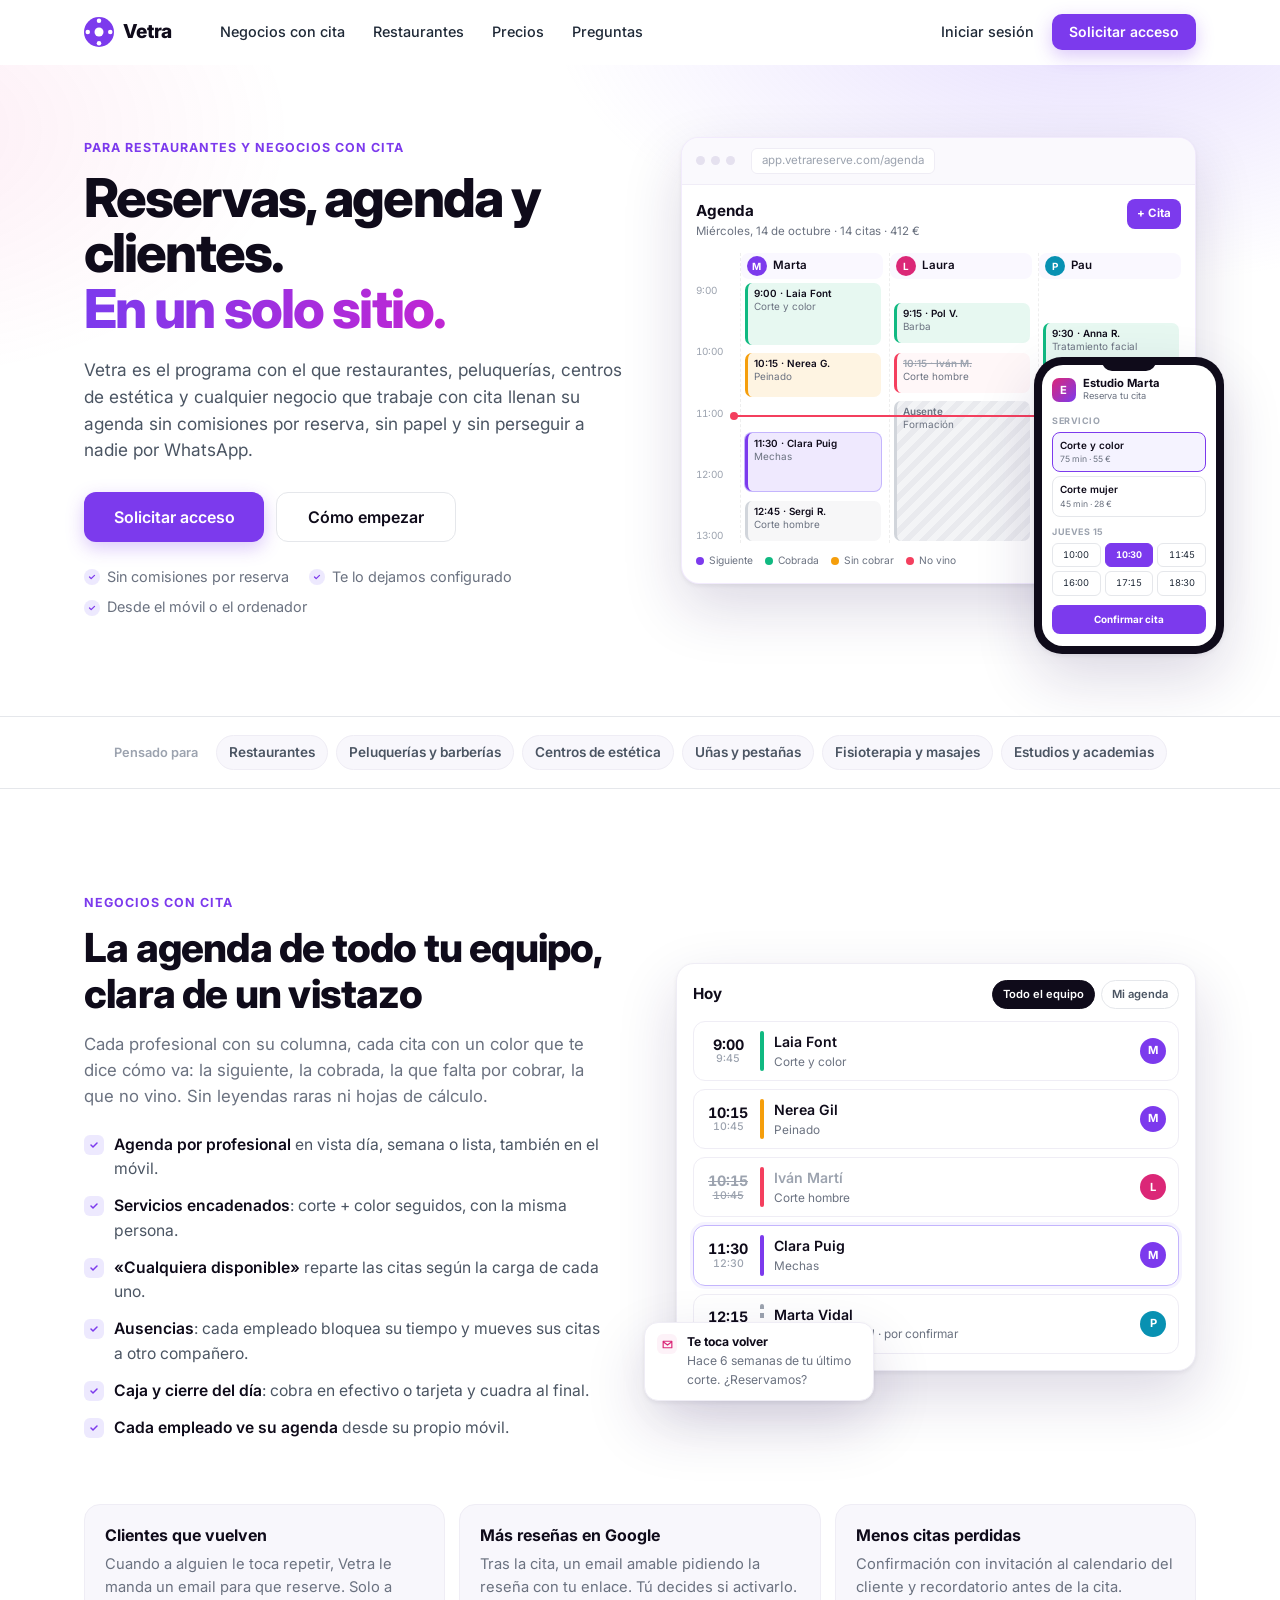
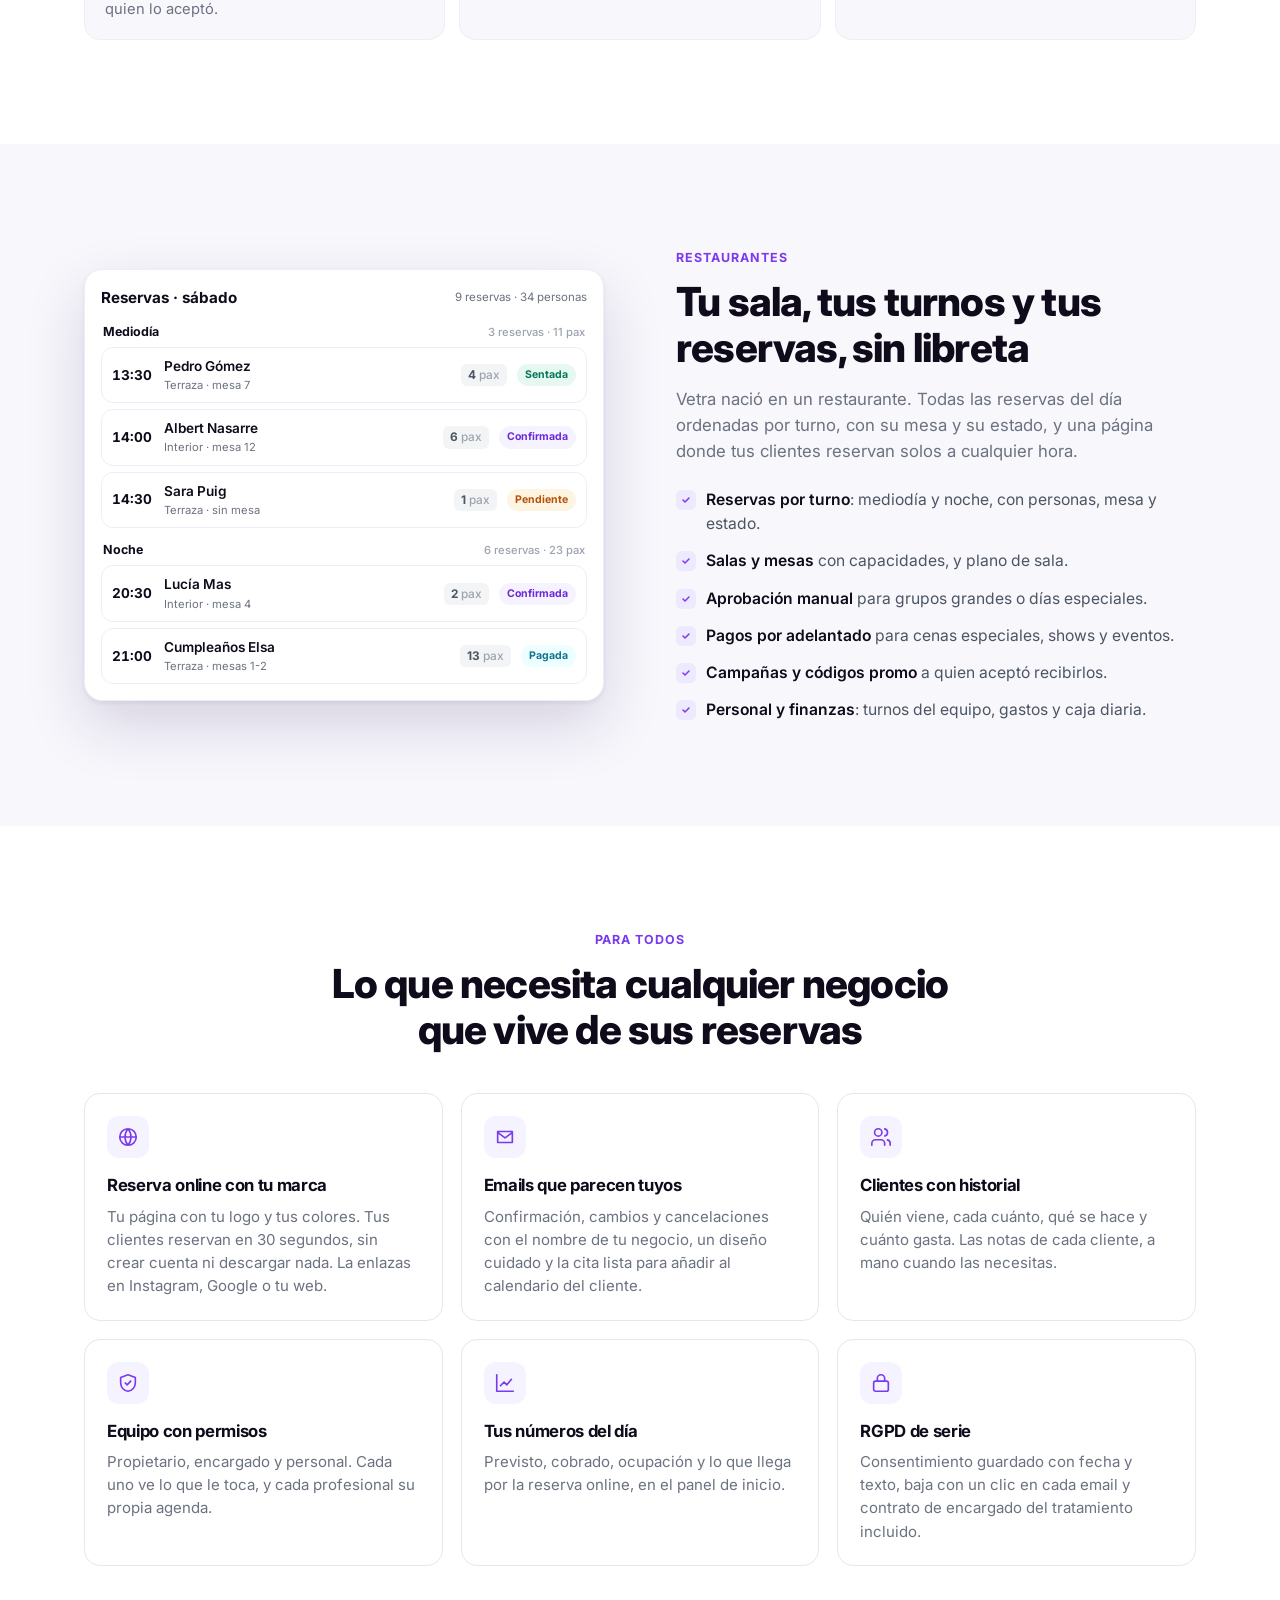
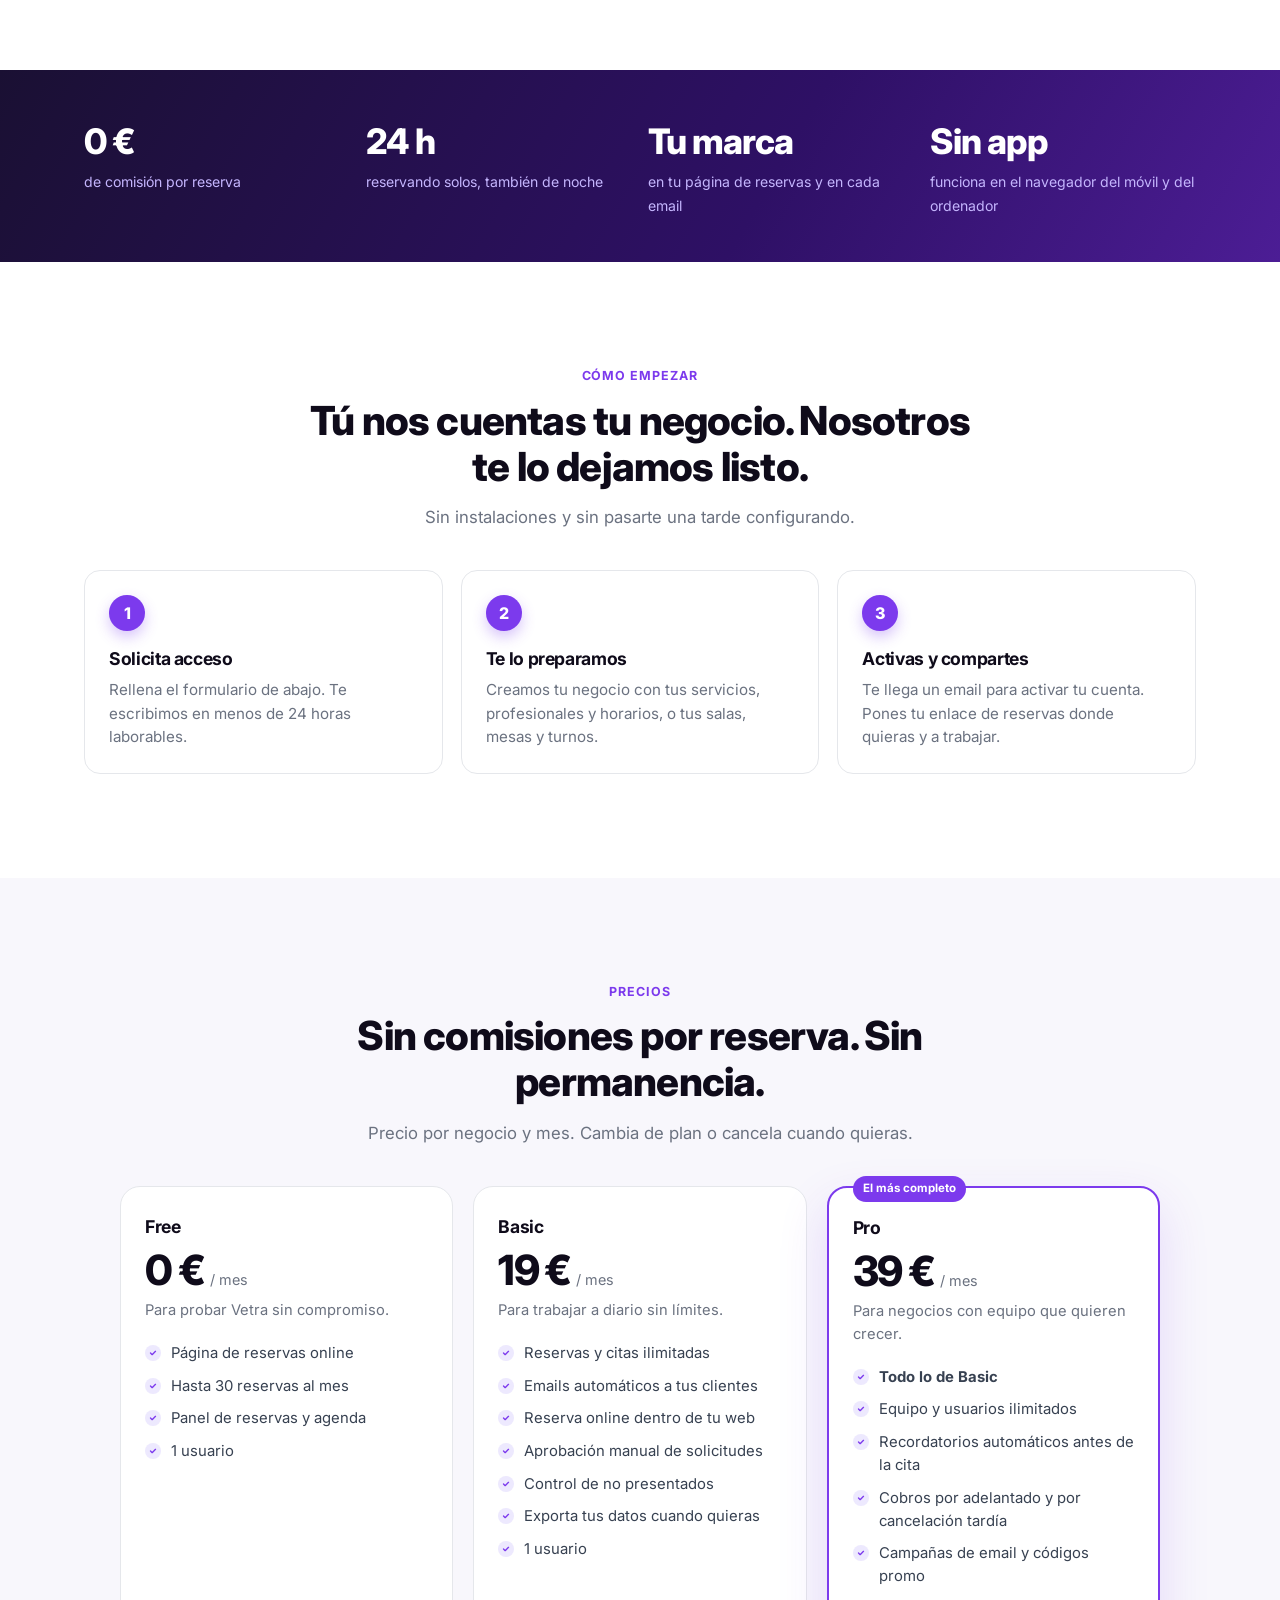
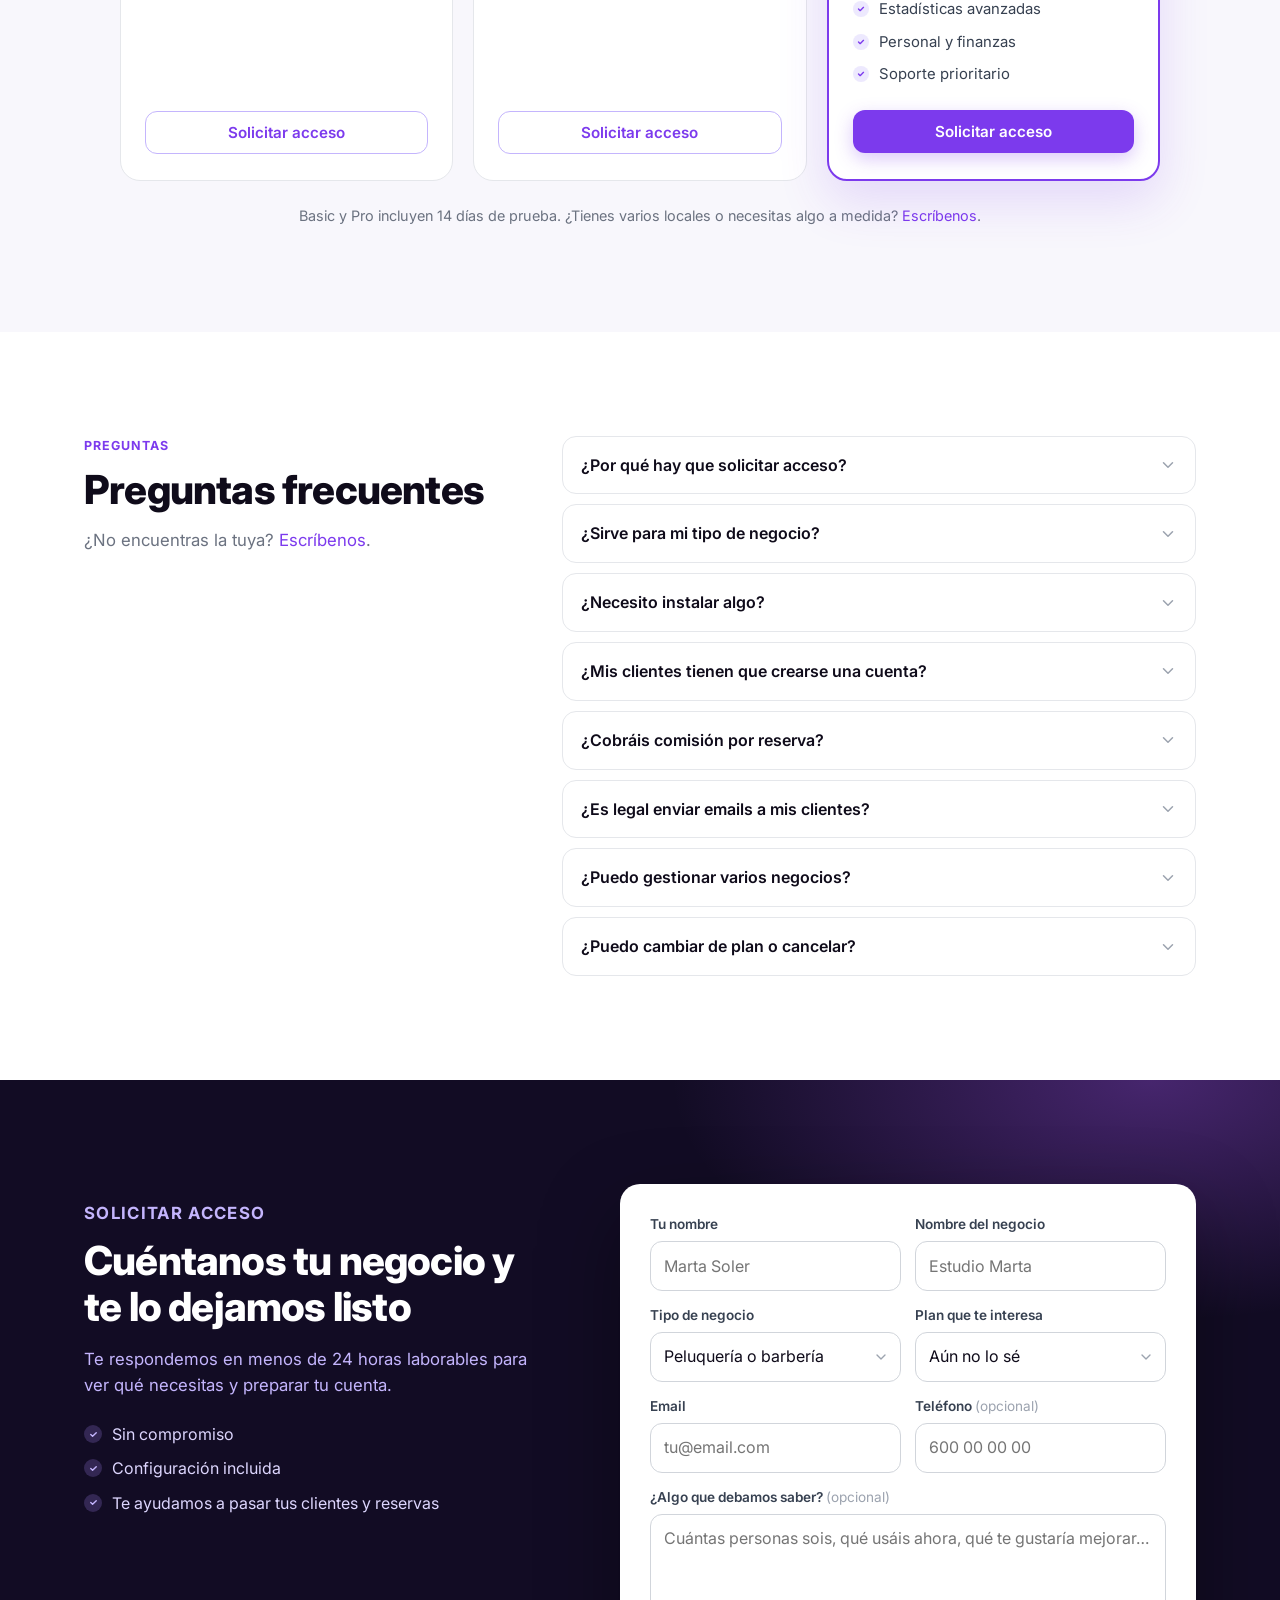
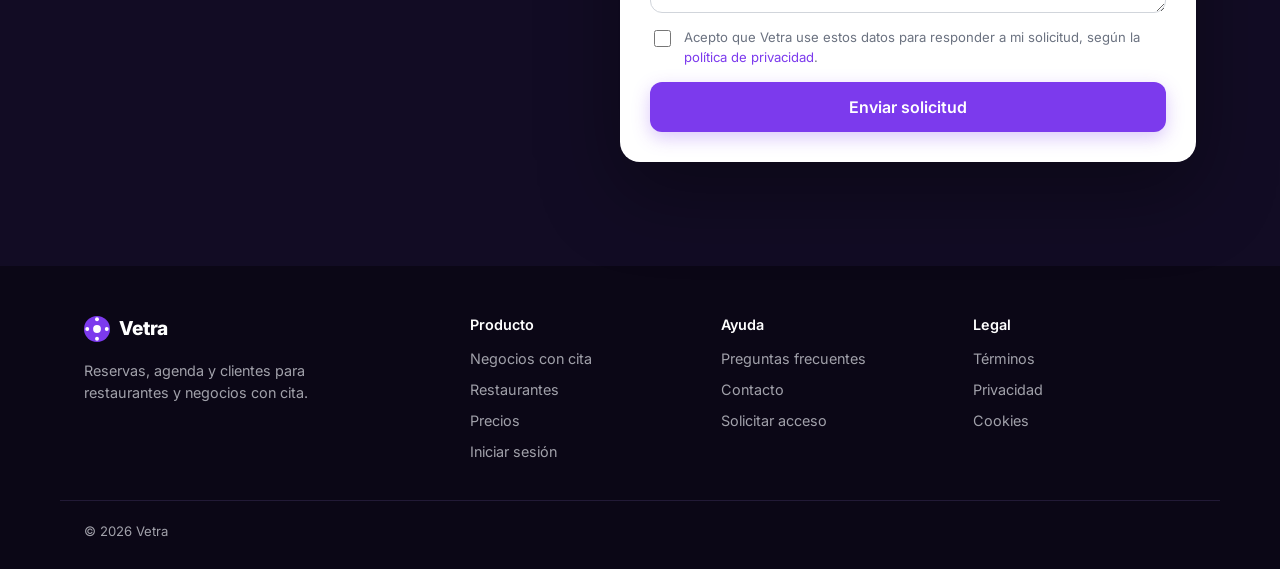
==== index.html @ e3932245 "New landing: restaurants and appointment businesses, request-access form, plans 0/19/39, share image" ====
<!DOCTYPE html>
<html lang="es">
<head>
  <meta charset="UTF-8" />
  <meta name="viewport" content="width=device-width, initial-scale=1.0" />
  <title>Vetra — Reservas, agenda y clientes para restaurantes y negocios con cita</title>
  <meta name="description" content="Software de reservas y agenda para restaurantes, peluquerías, centros de estética y cualquier negocio que trabaje con cita. Reserva online con tu marca, recordatorios, clientes y caja. Sin comisiones por reserva." />
  <meta name="robots" content="index, follow" />
  <link rel="canonical" href="https://vetrareserve.com/" />
  <meta name="theme-color" content="#7c3aed" />

  <meta property="og:type" content="website" />
  <meta property="og:url" content="https://vetrareserve.com/" />
  <meta property="og:site_name" content="Vetra" />
  <meta property="og:title" content="Vetra — Reservas, agenda y clientes en un solo sitio" />
  <meta property="og:description" content="Para restaurantes y negocios con cita. Reserva online con tu marca, recordatorios y clientes. Sin comisiones por reserva." />
  <meta property="og:image" content="https://vetrareserve.com/og-image.png" />
  <meta property="og:image:width" content="1200" />
  <meta property="og:image:height" content="630" />
  <meta property="og:locale" content="es_ES" />
  <meta name="twitter:card" content="summary_large_image" />
  <meta name="twitter:title" content="Vetra — Reservas, agenda y clientes en un solo sitio" />
  <meta name="twitter:description" content="Para restaurantes y negocios con cita. Sin comisiones por reserva." />
  <meta name="twitter:image" content="https://vetrareserve.com/og-image.png" />

  <link rel="preconnect" href="https://fonts.googleapis.com" />
  <link rel="preconnect" href="https://fonts.gstatic.com" crossorigin />
  <link href="https://fonts.googleapis.com/css2?family=Inter:wght@400;500;600;700;800&display=swap" rel="stylesheet" />
  <link rel="stylesheet" href="/site.css" />
  <link rel="icon" href="/logo.svg" />

  <script type="application/ld+json">
  {
    "@context": "https://schema.org",
    "@type": "SoftwareApplication",
    "name": "Vetra",
    "url": "https://vetrareserve.com/",
    "applicationCategory": "BusinessApplication",
    "operatingSystem": "Web",
    "description": "Reservas, agenda, clientes y caja para restaurantes y negocios con cita.",
    "offers": [
      { "@type": "Offer", "name": "Free", "price": "0", "priceCurrency": "EUR" },
      { "@type": "Offer", "name": "Basic", "price": "19", "priceCurrency": "EUR" },
      { "@type": "Offer", "name": "Pro", "price": "39", "priceCurrency": "EUR" }
    ]
  }
  </script>
</head>
<body>

<!-- ───────────────────────── Navigation ───────────────────────── -->
<header class="nav" id="top">
  <div class="wrap nav-inner">
    <a href="/" class="brand" aria-label="Vetra, inicio">
      <img src="/logo.svg" alt="" width="30" height="30" />
      <span>Vetra</span>
    </a>
    <nav class="nav-links" aria-label="Principal">
      <a href="#citas">Negocios con cita</a>
      <a href="#restaurantes">Restaurantes</a>
      <a href="#precios">Precios</a>
      <a href="#faq">Preguntas</a>
    </nav>
    <div class="nav-actions">
      <a href="https://app.vetrareserve.com/login" class="link-quiet">Iniciar sesión</a>
      <a href="#acceso" class="btn btn-primary btn-sm">Solicitar acceso</a>
    </div>
    <button class="nav-toggle" type="button" aria-label="Abrir menú" aria-expanded="false" aria-controls="mobile-nav">
      <span></span><span></span>
    </button>
  </div>
  <div class="mobile-nav" id="mobile-nav" hidden>
    <a href="#citas">Negocios con cita</a>
    <a href="#restaurantes">Restaurantes</a>
    <a href="#precios">Precios</a>
    <a href="#faq">Preguntas</a>
    <a href="https://app.vetrareserve.com/login">Iniciar sesión</a>
    <a href="#acceso" class="btn btn-primary">Solicitar acceso</a>
  </div>
</header>

<main>

<!-- ───────────────────────── Hero ───────────────────────── -->
<section class="hero">
  <div class="wrap hero-grid">
    <div class="hero-copy">
      <p class="eyebrow">Para restaurantes y negocios con cita</p>
      <h1>Reservas, agenda y clientes. <span class="grad">En un solo sitio.</span></h1>
      <p class="lead">
        Vetra es el programa con el que restaurantes, peluquerías, centros de estética y cualquier negocio que trabaje con cita
        llenan su agenda sin comisiones por reserva, sin papel y sin perseguir a nadie por WhatsApp.
      </p>
      <div class="hero-ctas">
        <a href="#acceso" class="btn btn-primary btn-lg">Solicitar acceso</a>
        <a href="#como-empezar" class="btn btn-ghost btn-lg">Cómo empezar</a>
      </div>
      <ul class="hero-points">
        <li>Sin comisiones por reserva</li>
        <li>Te lo dejamos configurado</li>
        <li>Desde el móvil o el ordenador</li>
      </ul>
    </div>

    <!-- Product: the agenda of one day, coloured by state -->
    <div class="hero-visual" aria-hidden="true">
      <div class="browser">
        <div class="browser-bar"><i></i><i></i><i></i><span>app.vetrareserve.com/agenda</span></div>
        <div class="app">
          <div class="app-top">
            <div>
              <p class="app-title">Agenda</p>
              <p class="app-sub">Miércoles, 14 de octubre · 14 citas · 412 €</p>
            </div>
            <span class="app-btn">+ Cita</span>
          </div>
          <div class="grid-day">
            <div class="gd-times"><span>9:00</span><span>10:00</span><span>11:00</span><span>12:00</span><span>13:00</span></div>
            <div class="gd-col">
              <div class="gd-head"><b class="av" style="background:#7c3aed">M</b>Marta</div>
              <div class="blk st-paid" style="top:0;height:62px"><b>9:00 · Laia Font</b><span>Corte y color</span></div>
              <div class="blk st-unpaid" style="top:70px;height:44px"><b>10:15 · Nerea G.</b><span>Peinado</span></div>
              <div class="blk st-next" style="top:150px;height:58px"><b>11:30 · Clara Puig</b><span>Mechas</span></div>
              <div class="blk st-other" style="top:218px;height:40px"><b>12:45 · Sergi R.</b><span>Corte hombre</span></div>
            </div>
            <div class="gd-col">
              <div class="gd-head"><b class="av" style="background:#db2777">L</b>Laura</div>
              <div class="blk st-paid" style="top:20px;height:40px"><b>9:15 · Pol V.</b><span>Barba</span></div>
              <div class="blk st-lost" style="top:70px;height:40px"><b>10:15 · Iván M.</b><span>Corte hombre</span></div>
              <div class="blk st-away" style="top:118px;height:140px"><b>Ausente</b><span>Formación</span></div>
            </div>
            <div class="gd-col hide-sm">
              <div class="gd-head"><b class="av" style="background:#0891b2">P</b>Pau</div>
              <div class="blk st-paid" style="top:40px;height:58px"><b>9:30 · Anna R.</b><span>Tratamiento facial</span></div>
              <div class="blk st-other" style="top:150px;height:40px"><b>11:30 · Joan C.</b><span>Masaje 30 min</span></div>
              <div class="blk st-pending" style="top:200px;height:58px"><b>12:15 · Marta V.</b><span>Por confirmar</span></div>
            </div>
            <div class="gd-now" style="top:132px"></div>
          </div>
          <div class="legend">
            <span><i style="background:#7c3aed"></i>Siguiente</span>
            <span><i style="background:#10b981"></i>Cobrada</span>
            <span><i style="background:#f59e0b"></i>Sin cobrar</span>
            <span><i style="background:#f43f5e"></i>No vino</span>
          </div>
        </div>
      </div>

      <!-- The customer's side: the public booking page on a phone -->
      <div class="phone">
        <div class="phone-notch"></div>
        <div class="phone-screen">
          <div class="bp-head">
            <b class="bp-logo">E</b>
            <div><p class="bp-name">Estudio Marta</p><p class="bp-sub">Reserva tu cita</p></div>
          </div>
          <p class="bp-label">Servicio</p>
          <div class="bp-service sel"><span>Corte y color</span><em>75 min · 55 €</em></div>
          <div class="bp-service"><span>Corte mujer</span><em>45 min · 28 €</em></div>
          <p class="bp-label">Jueves 15</p>
          <div class="bp-slots"><span>10:00</span><span class="sel">10:30</span><span>11:45</span><span>16:00</span><span>17:15</span><span>18:30</span></div>
          <span class="bp-cta">Confirmar cita</span>
        </div>
      </div>
    </div>
  </div>
</section>

<!-- ───────────────────────── Who it's for ───────────────────────── -->
<section class="sectors-strip" aria-label="Para quién es Vetra">
  <div class="wrap">
    <p>Pensado para</p>
    <ul>
      <li>Restaurantes</li>
      <li>Peluquerías y barberías</li>
      <li>Centros de estética</li>
      <li>Uñas y pestañas</li>
      <li>Fisioterapia y masajes</li>
      <li>Estudios y academias</li>
    </ul>
  </div>
</section>

<!-- ───────────────────────── Appointments ───────────────────────── -->
<section class="section" id="citas">
  <div class="wrap split">
    <div class="split-copy">
      <p class="eyebrow">Negocios con cita</p>
      <h2>La agenda de todo tu equipo, clara de un vistazo</h2>
      <p class="section-lead">
        Cada profesional con su columna, cada cita con un color que te dice cómo va: la siguiente, la cobrada, la que falta por cobrar,
        la que no vino. Sin leyendas raras ni hojas de cálculo.
      </p>
      <ul class="checks">
        <li><b>Agenda por profesional</b> en vista día, semana o lista, también en el móvil.</li>
        <li><b>Servicios encadenados</b>: corte + color seguidos, con la misma persona.</li>
        <li><b>«Cualquiera disponible»</b> reparte las citas según la carga de cada uno.</li>
        <li><b>Ausencias</b>: cada empleado bloquea su tiempo y mueves sus citas a otro compañero.</li>
        <li><b>Caja y cierre del día</b>: cobra en efectivo o tarjeta y cuadra al final.</li>
        <li><b>Cada empleado ve su agenda</b> desde su propio móvil.</li>
      </ul>
    </div>
    <div class="split-visual" aria-hidden="true">
      <div class="card-app">
        <div class="ca-head">
          <p class="app-title">Hoy</p>
          <div class="ca-chips"><span class="on">Todo el equipo</span><span>Mi agenda</span></div>
        </div>
        <ul class="list-rows">
          <li><div class="lr-time">9:00<small>9:45</small></div><i style="background:#10b981"></i><div class="lr-main"><b>Laia Font</b><span>Corte y color</span></div><b class="av" style="background:#7c3aed">M</b></li>
          <li><div class="lr-time">10:15<small>10:45</small></div><i style="background:#f59e0b"></i><div class="lr-main"><b>Nerea Gil</b><span>Peinado</span></div><b class="av" style="background:#7c3aed">M</b></li>
          <li class="lost"><div class="lr-time">10:15<small>10:45</small></div><i style="background:#f43f5e"></i><div class="lr-main"><b>Iván Martí</b><span>Corte hombre</span></div><b class="av" style="background:#db2777">L</b></li>
          <li class="next"><div class="lr-time">11:30<small>12:30</small></div><i style="background:#7c3aed"></i><div class="lr-main"><b>Clara Puig</b><span>Mechas</span></div><b class="av" style="background:#7c3aed">M</b></li>
          <li><div class="lr-time">12:15<small>13:00</small></div><i class="dashed"></i><div class="lr-main"><b>Marta Vidal</b><span>Tratamiento facial · por confirmar</span></div><b class="av" style="background:#0891b2">P</b></li>
        </ul>
      </div>
      <div class="float-note">
        <b>Te toca volver</b>
        <span>Hace 6 semanas de tu último corte. ¿Reservamos?</span>
      </div>
    </div>
  </div>
  <div class="wrap mini-grid">
    <div class="mini">
      <b>Clientes que vuelven</b>
      <p>Cuando a alguien le toca repetir, Vetra le manda un email para que reserve. Solo a quien lo aceptó.</p>
    </div>
    <div class="mini">
      <b>Más reseñas en Google</b>
      <p>Tras la cita, un email amable pidiendo la reseña con tu enlace. Tú decides si activarlo.</p>
    </div>
    <div class="mini">
      <b>Menos citas perdidas</b>
      <p>Confirmación con invitación al calendario del cliente y recordatorio antes de la cita.</p>
    </div>
  </div>
</section>

<!-- ───────────────────────── Restaurants ───────────────────────── -->
<section class="section section-tint" id="restaurantes">
  <div class="wrap split reverse">
    <div class="split-copy">
      <p class="eyebrow">Restaurantes</p>
      <h2>Tu sala, tus turnos y tus reservas, sin libreta</h2>
      <p class="section-lead">
        Vetra nació en un restaurante. Todas las reservas del día ordenadas por turno, con su mesa y su estado,
        y una página donde tus clientes reservan solos a cualquier hora.
      </p>
      <ul class="checks">
        <li><b>Reservas por turno</b>: mediodía y noche, con personas, mesa y estado.</li>
        <li><b>Salas y mesas</b> con capacidades, y plano de sala.</li>
        <li><b>Aprobación manual</b> para grupos grandes o días especiales.</li>
        <li><b>Pagos por adelantado</b> para cenas especiales, shows y eventos.</li>
        <li><b>Campañas y códigos promo</b> a quien aceptó recibirlos.</li>
        <li><b>Personal y finanzas</b>: turnos del equipo, gastos y caja diaria.</li>
      </ul>
    </div>
    <div class="split-visual" aria-hidden="true">
      <div class="card-app">
        <div class="ca-head">
          <p class="app-title">Reservas · sábado</p>
          <p class="app-sub">9 reservas · 34 personas</p>
        </div>
        <p class="shift">Mediodía <span>3 reservas · 11 pax</span></p>
        <ul class="res-rows">
          <li><span class="rt">13:30</span><div><b>Pedro Gómez</b><small>Terraza · mesa 7</small></div><span class="pax">4</span><span class="pill p-seated">Sentada</span></li>
          <li><span class="rt">14:00</span><div><b>Albert Nasarre</b><small>Interior · mesa 12</small></div><span class="pax">6</span><span class="pill p-conf">Confirmada</span></li>
          <li><span class="rt">14:30</span><div><b>Sara Puig</b><small>Terraza · sin mesa</small></div><span class="pax">1</span><span class="pill p-pend">Pendiente</span></li>
        </ul>
        <p class="shift">Noche <span>6 reservas · 23 pax</span></p>
        <ul class="res-rows">
          <li><span class="rt">20:30</span><div><b>Lucía Mas</b><small>Interior · mesa 4</small></div><span class="pax">2</span><span class="pill p-conf">Confirmada</span></li>
          <li><span class="rt">21:00</span><div><b>Cumpleaños Elsa</b><small>Terraza · mesas 1-2</small></div><span class="pax">13</span><span class="pill p-paid">Pagada</span></li>
        </ul>
      </div>
    </div>
  </div>
</section>

<!-- ───────────────────────── Shared features ───────────────────────── -->
<section class="section" id="funciones">
  <div class="wrap">
    <div class="section-head">
      <p class="eyebrow">Para todos</p>
      <h2>Lo que necesita cualquier negocio que vive de sus reservas</h2>
    </div>
    <div class="features">
      <article class="feature">
        <span class="f-ico">
          <svg viewBox="0 0 24 24"><path d="M12 21a9 9 0 1 0 0-18 9 9 0 0 0 0 18Zm-9-9h18M12 3a14 14 0 0 1 0 18M12 3a14 14 0 0 0 0 18"/></svg>
        </span>
        <h3>Reserva online con tu marca</h3>
        <p>Tu página con tu logo y tus colores. Tus clientes reservan en 30 segundos, sin crear cuenta ni descargar nada. La enlazas en Instagram, Google o tu web.</p>
      </article>
      <article class="feature">
        <span class="f-ico">
          <svg viewBox="0 0 24 24"><path d="M4 6h16v12H4zM4 7l8 6 8-6"/></svg>
        </span>
        <h3>Emails que parecen tuyos</h3>
        <p>Confirmación, cambios y cancelaciones con el nombre de tu negocio, un diseño cuidado y la cita lista para añadir al calendario del cliente.</p>
      </article>
      <article class="feature">
        <span class="f-ico">
          <svg viewBox="0 0 24 24"><path d="M16 21v-2a4 4 0 0 0-4-4H6a4 4 0 0 0-4 4v2M9 11a4 4 0 1 0 0-8 4 4 0 0 0 0 8Zm13 10v-2a4 4 0 0 0-3-3.9M16 3.1a4 4 0 0 1 0 7.8"/></svg>
        </span>
        <h3>Clientes con historial</h3>
        <p>Quién viene, cada cuánto, qué se hace y cuánto gasta. Las notas de cada cliente, a mano cuando las necesitas.</p>
      </article>
      <article class="feature">
        <span class="f-ico">
          <svg viewBox="0 0 24 24"><path d="M12 3 4 6v6c0 4.5 3.4 8.3 8 9 4.6-.7 8-4.5 8-9V6l-8-3Z"/><path d="m9 12 2 2 4-4"/></svg>
        </span>
        <h3>Equipo con permisos</h3>
        <p>Propietario, encargado y personal. Cada uno ve lo que le toca, y cada profesional su propia agenda.</p>
      </article>
      <article class="feature">
        <span class="f-ico">
          <svg viewBox="0 0 24 24"><path d="M3 3v18h18M7 15l4-4 3 3 5-6"/></svg>
        </span>
        <h3>Tus números del día</h3>
        <p>Previsto, cobrado, ocupación y lo que llega por la reserva online, en el panel de inicio.</p>
      </article>
      <article class="feature">
        <span class="f-ico">
          <svg viewBox="0 0 24 24"><rect x="4" y="10" width="16" height="11" rx="2"/><path d="M8 10V7a4 4 0 0 1 8 0v3"/></svg>
        </span>
        <h3>RGPD de serie</h3>
        <p>Consentimiento guardado con fecha y texto, baja con un clic en cada email y contrato de encargado del tratamiento incluido.</p>
      </article>
    </div>
  </div>
</section>

<!-- ───────────────────────── Stats band ───────────────────────── -->
<section class="band" aria-label="Vetra en cifras">
  <div class="wrap band-grid">
    <div><b>0 €</b><span>de comisión por reserva</span></div>
    <div><b>24 h</b><span>reservando solos, también de noche</span></div>
    <div><b>Tu marca</b><span>en tu página de reservas y en cada email</span></div>
    <div><b>Sin app</b><span>funciona en el navegador del móvil y del ordenador</span></div>
  </div>
</section>

<!-- ───────────────────────── How to start ───────────────────────── -->
<section class="section" id="como-empezar">
  <div class="wrap">
    <div class="section-head">
      <p class="eyebrow">Cómo empezar</p>
      <h2>Tú nos cuentas tu negocio. Nosotros te lo dejamos listo.</h2>
      <p class="section-lead">Sin instalaciones y sin pasarte una tarde configurando.</p>
    </div>
    <ol class="steps">
      <li>
        <span class="step-n">1</span>
        <h3>Solicita acceso</h3>
        <p>Rellena el formulario de abajo. Te escribimos en menos de 24 horas laborables.</p>
      </li>
      <li>
        <span class="step-n">2</span>
        <h3>Te lo preparamos</h3>
        <p>Creamos tu negocio con tus servicios, profesionales y horarios, o tus salas, mesas y turnos.</p>
      </li>
      <li>
        <span class="step-n">3</span>
        <h3>Activas y compartes</h3>
        <p>Te llega un email para activar tu cuenta. Pones tu enlace de reservas donde quieras y a trabajar.</p>
      </li>
    </ol>
  </div>
</section>

<!-- ───────────────────────── Pricing ───────────────────────── -->
<section class="section section-tint" id="precios">
  <div class="wrap">
    <div class="section-head">
      <p class="eyebrow">Precios</p>
      <h2>Sin comisiones por reserva. Sin permanencia.</h2>
      <p class="section-lead">Precio por negocio y mes. Cambia de plan o cancela cuando quieras.</p>
    </div>
    <div class="plans">
      <article class="plan">
        <h3>Free</h3>
        <p class="price"><b>0 €</b><span>/ mes</span></p>
        <p class="plan-for">Para probar Vetra sin compromiso.</p>
        <ul>
          <li>Página de reservas online</li>
          <li>Hasta 30 reservas al mes</li>
          <li>Panel de reservas y agenda</li>
          <li>1 usuario</li>
        </ul>
        <a href="#acceso" class="btn btn-outline js-plan" data-plan="Free">Solicitar acceso</a>
      </article>
      <article class="plan">
        <h3>Basic</h3>
        <p class="price"><b>19 €</b><span>/ mes</span></p>
        <p class="plan-for">Para trabajar a diario sin límites.</p>
        <ul>
          <li>Reservas y citas ilimitadas</li>
          <li>Emails automáticos a tus clientes</li>
          <li>Reserva online dentro de tu web</li>
          <li>Aprobación manual de solicitudes</li>
          <li>Control de no presentados</li>
          <li>Exporta tus datos cuando quieras</li>
          <li>1 usuario</li>
        </ul>
        <a href="#acceso" class="btn btn-outline js-plan" data-plan="Basic">Solicitar acceso</a>
      </article>
      <article class="plan plan-pro">
        <span class="plan-badge">El más completo</span>
        <h3>Pro</h3>
        <p class="price"><b>39 €</b><span>/ mes</span></p>
        <p class="plan-for">Para negocios con equipo que quieren crecer.</p>
        <ul>
          <li><b>Todo lo de Basic</b></li>
          <li>Equipo y usuarios ilimitados</li>
          <li>Recordatorios automáticos antes de la cita</li>
          <li>Cobros por adelantado y por cancelación tardía</li>
          <li>Campañas de email y códigos promo</li>
          <li>Estadísticas avanzadas</li>
          <li>Personal y finanzas</li>
          <li>Soporte prioritario</li>
        </ul>
        <a href="#acceso" class="btn btn-primary js-plan" data-plan="Pro">Solicitar acceso</a>
      </article>
    </div>
    <p class="plans-note">Basic y Pro incluyen 14 días de prueba. ¿Tienes varios locales o necesitas algo a medida? <a href="#acceso">Escríbenos</a>.</p>
  </div>
</section>

<!-- ───────────────────────── FAQ ───────────────────────── -->
<section class="section" id="faq">
  <div class="wrap faq-wrap">
    <div class="section-head left">
      <p class="eyebrow">Preguntas</p>
      <h2>Preguntas frecuentes</h2>
      <p class="section-lead">¿No encuentras la tuya? <a href="/contact">Escríbenos</a>.</p>
    </div>
    <div class="faq">
      <details>
        <summary>¿Por qué hay que solicitar acceso?</summary>
        <p>Porque preferimos dejarte Vetra funcionando desde el primer día. Hablamos contigo, configuramos tu negocio (servicios y horarios, o salas y mesas) y te enviamos la invitación para activar tu cuenta.</p>
      </details>
      <details>
        <summary>¿Sirve para mi tipo de negocio?</summary>
        <p>Si trabajas con reservas o citas, casi seguro que sí: restaurantes, peluquerías, barberías, estética, uñas, fisioterapia, masajes, estudios… Si tienes dudas, cuéntanos cómo trabajas en el formulario.</p>
      </details>
      <details>
        <summary>¿Necesito instalar algo?</summary>
        <p>No. Vetra funciona en el navegador del ordenador, la tablet y el móvil. Si quieres, la puedes añadir a la pantalla de inicio del móvil como una app más.</p>
      </details>
      <details>
        <summary>¿Mis clientes tienen que crearse una cuenta?</summary>
        <p>No. Eligen servicio, día y hora y dejan su nombre y contacto. Reciben un email de confirmación con tu nombre y un enlace para cancelar si lo necesitan.</p>
      </details>
      <details>
        <summary>¿Cobráis comisión por reserva?</summary>
        <p>No. Pagas tu plan mensual y ya está, recibas diez reservas o mil.</p>
      </details>
      <details>
        <summary>¿Es legal enviar emails a mis clientes?</summary>
        <p>Sí, a los que lo aceptan. Vetra guarda cuándo y con qué texto aceptó cada cliente, y cada email de promociones o de seguimiento lleva un enlace para darse de baja con un clic.</p>
      </details>
      <details>
        <summary>¿Puedo gestionar varios negocios?</summary>
        <p>Sí, con un mismo usuario, y cambias de uno a otro desde tu perfil.</p>
      </details>
      <details>
        <summary>¿Puedo cambiar de plan o cancelar?</summary>
        <p>Cuando quieras, sin permanencia ni penalizaciones. Si cancelas, pasas al plan gratuito al terminar el periodo pagado y tus datos siguen siendo tuyos.</p>
      </details>
    </div>
  </div>
</section>

<!-- ───────────────────────── Request access ───────────────────────── -->
<section class="section access" id="acceso">
  <div class="wrap access-grid">
    <div class="access-copy">
      <p class="eyebrow light">Solicitar acceso</p>
      <h2>Cuéntanos tu negocio y te lo dejamos listo</h2>
      <p>Te respondemos en menos de 24 horas laborables para ver qué necesitas y preparar tu cuenta.</p>
      <ul class="access-points">
        <li>Sin compromiso</li>
        <li>Configuración incluida</li>
        <li>Te ayudamos a pasar tus clientes y reservas</li>
      </ul>
    </div>

    <form class="access-form" id="access-form" novalidate>
      <div id="access-fields">
        <div class="row2">
          <label>Tu nombre<input name="name" required maxlength="100" autocomplete="name" placeholder="Marta Soler" /></label>
          <label>Nombre del negocio<input name="business" required maxlength="100" autocomplete="organization" placeholder="Estudio Marta" /></label>
        </div>
        <div class="row2">
          <label>Tipo de negocio
            <select name="type">
              <option>Peluquería o barbería</option>
              <option>Centro de estética</option>
              <option>Uñas y pestañas</option>
              <option>Fisioterapia o masajes</option>
              <option>Restaurante</option>
              <option>Otro negocio con citas</option>
            </select>
          </label>
          <label>Plan que te interesa
            <select name="plan">
              <option value="">Aún no lo sé</option>
              <option>Free</option>
              <option>Basic</option>
              <option>Pro</option>
            </select>
          </label>
        </div>
        <div class="row2">
          <label>Email<input name="email" type="email" required maxlength="200" autocomplete="email" placeholder="tu@email.com" /></label>
          <label>Teléfono <span class="opt">(opcional)</span><input name="phone" type="tel" maxlength="30" autocomplete="tel" placeholder="600 00 00 00" /></label>
        </div>
        <label>¿Algo que debamos saber? <span class="opt">(opcional)</span>
          <textarea name="message" rows="3" maxlength="2000" placeholder="Cuántas personas sois, qué usáis ahora, qué te gustaría mejorar…"></textarea>
        </label>
        <label class="consent">
          <input type="checkbox" name="consent" required />
          <span>Acepto que Vetra use estos datos para responder a mi solicitud, según la <a href="/privacy" target="_blank" rel="noopener">política de privacidad</a>.</span>
        </label>
        <p class="form-error" id="access-error" role="alert" hidden></p>
        <button type="submit" class="btn btn-primary btn-lg btn-block" id="access-submit">Enviar solicitud</button>
      </div>
      <div class="form-ok" id="access-ok" hidden>
        <span class="ok-ico">
          <svg viewBox="0 0 24 24"><path d="m5 12 5 5 9-10"/></svg>
        </span>
        <h3>¡Recibido!</h3>
        <p>Te escribimos en menos de 24 horas laborables al email que nos has dejado.</p>
      </div>
    </form>
  </div>
</section>

</main>

<!-- ───────────────────────── Footer ───────────────────────── -->
<footer class="footer">
  <div class="wrap footer-grid">
    <div>
      <a href="/" class="brand"><img src="/logo.svg" alt="" width="26" height="26" /><span>Vetra</span></a>
      <p class="footer-tag">Reservas, agenda y clientes para restaurantes y negocios con cita.</p>
    </div>
    <nav aria-label="Producto">
      <p>Producto</p>
      <a href="#citas">Negocios con cita</a>
      <a href="#restaurantes">Restaurantes</a>
      <a href="#precios">Precios</a>
      <a href="https://app.vetrareserve.com/login">Iniciar sesión</a>
    </nav>
    <nav aria-label="Ayuda">
      <p>Ayuda</p>
      <a href="#faq">Preguntas frecuentes</a>
      <a href="/contact">Contacto</a>
      <a href="#acceso">Solicitar acceso</a>
    </nav>
    <nav aria-label="Legal">
      <p>Legal</p>
      <a href="/terms">Términos</a>
      <a href="/privacy">Privacidad</a>
      <a href="/cookies">Cookies</a>
    </nav>
  </div>
  <div class="wrap footer-bottom">
    <span>© <span id="year">2026</span> Vetra</span>
  </div>
</footer>

<script>
(function () {
  var API = 'https://api.vetrareserve.com';

  document.getElementById('year').textContent = new Date().getFullYear();

  // Mobile menu
  var toggle = document.querySelector('.nav-toggle');
  var menu = document.getElementById('mobile-nav');
  function setMenu(open) {
    menu.hidden = !open;
    toggle.setAttribute('aria-expanded', String(open));
    toggle.classList.toggle('open', open);
    document.body.classList.toggle('menu-open', open);
  }
  toggle.addEventListener('click', function () { setMenu(menu.hidden); });
  menu.querySelectorAll('a').forEach(function (a) { a.addEventListener('click', function () { setMenu(false); }); });

  // Nav gets a border once you scroll
  var nav = document.querySelector('.nav');
  function onScroll() { nav.classList.toggle('scrolled', window.scrollY > 8); }
  window.addEventListener('scroll', onScroll, { passive: true }); onScroll();

  // Pricing buttons preselect the plan in the form
  var form = document.getElementById('access-form');
  document.querySelectorAll('.js-plan').forEach(function (btn) {
    btn.addEventListener('click', function () { form.plan.value = btn.getAttribute('data-plan'); });
  });

  // Request access → /api/contact (same inbox as the app's form)
  var err = document.getElementById('access-error');
  var submit = document.getElementById('access-submit');
  form.addEventListener('submit', async function (e) {
    e.preventDefault();
    err.hidden = true;
    var v = function (k) { return (form[k].value || '').trim(); };
    if (!v('name') || !v('business') || !v('email')) { return showError('Rellena tu nombre, el del negocio y tu email.'); }
    if (!/^[^\s@]+@[^\s@]+\.[^\s@]+$/.test(v('email'))) { return showError('Revisa el email.'); }
    if (!form.consent.checked) { return showError('Necesitamos tu permiso para responderte.'); }
    submit.disabled = true; submit.textContent = 'Enviando…';
    try {
      var res = await fetch(API + '/api/contact', {
        method: 'POST',
        headers: { 'Content-Type': 'application/json' },
        body: JSON.stringify({
          name: v('name'),
          email: v('email'),
          subject: 'Solicitud de acceso: ' + v('business'),
          message: [
            'Negocio: ' + v('business'),
            'Tipo: ' + v('type'),
            'Plan: ' + (v('plan') || 'aún no lo sabe'),
            'Teléfono: ' + (v('phone') || '-'),
            'Origen: vetrareserve.com',
            '',
            v('message') || '(sin mensaje)'
          ].join('\n')
        })
      });
      if (!res.ok) {
        var body = await res.json().catch(function () { return {}; });
        throw new Error(body.message || 'No se pudo enviar.');
      }
      document.getElementById('access-fields').hidden = true;
      document.getElementById('access-ok').hidden = false;
    } catch (ex) {
      showError((ex && ex.message ? ex.message : 'No se pudo enviar.') + ' Si sigue fallando, escríbenos desde la página de contacto.');
      submit.disabled = false; submit.textContent = 'Enviar solicitud';
    }
  });
  function showError(msg) { err.textContent = msg; err.hidden = false; }
})();
</script>
</body>
</html>
---- site.css ----
/* Vetra — home page. Mobile first. (Legal and contact pages still use style.css.) */

:root {
  --violet: #7c3aed;
  --violet-600: #6d28d9;
  --violet-50: #f5f3ff;
  --violet-100: #ede9fe;
  --ink: #0f0b1a;
  --text: #1f2937;
  --muted: #6b7280;
  --soft: #9ca3af;
  --line: #e5e7eb;
  --bg: #ffffff;
  --tint: #f8f7fc;
  --dark: #120c24;
  --green: #10b981;
  --amber: #f59e0b;
  --red: #f43f5e;
  --radius: 16px;
  --shadow: 0 1px 2px rgba(16, 12, 36, .05), 0 8px 24px rgba(16, 12, 36, .06);
  --shadow-lg: 0 2px 4px rgba(16, 12, 36, .06), 0 24px 60px rgba(40, 20, 90, .16);
}

*, *::before, *::after { box-sizing: border-box; }
html { scroll-behavior: smooth; scroll-padding-top: 76px; -webkit-text-size-adjust: 100%; }
body {
  margin: 0;
  font-family: 'Inter', system-ui, -apple-system, 'Segoe UI', Roboto, sans-serif;
  color: var(--text);
  background: var(--bg);
  line-height: 1.55;
  -webkit-font-smoothing: antialiased;
  overflow-x: hidden;
}
body.menu-open { overflow: hidden; }
img { max-width: 100%; display: block; }
a { color: var(--violet); text-decoration: none; }
a:hover { text-decoration: underline; }
h1, h2, h3 { color: var(--ink); margin: 0; letter-spacing: -0.02em; }
p { margin: 0; }
ul, ol { margin: 0; padding: 0; list-style: none; }
button { font: inherit; }
:focus-visible { outline: 2px solid var(--violet); outline-offset: 2px; border-radius: 6px; }

.wrap { width: 100%; max-width: 1160px; margin: 0 auto; padding: 0 16px; }
@media (min-width: 640px) { .wrap { padding: 0 24px; } }

/* ── Buttons ─────────────────────────────── */
.btn {
  display: inline-flex; align-items: center; justify-content: center; gap: .5rem;
  font-weight: 600; font-size: .95rem; line-height: 1;
  padding: .8rem 1.25rem; border-radius: 12px; border: 1px solid transparent;
  cursor: pointer; transition: background .15s, border-color .15s, color .15s, transform .15s, box-shadow .15s;
  text-decoration: none !important; white-space: nowrap;
}
.btn-sm { padding: .6rem 1rem; font-size: .875rem; border-radius: 10px; }
.btn-lg { padding: 1rem 1.5rem; font-size: 1rem; }
.btn-block { width: 100%; }
.btn-primary { background: var(--violet); color: #fff; box-shadow: 0 6px 18px rgba(124, 58, 237, .28); }
.btn-primary:hover { background: var(--violet-600); transform: translateY(-1px); }
.btn-primary:disabled { opacity: .6; cursor: default; transform: none; }
.btn-ghost { background: #fff; color: var(--ink); border-color: var(--line); }
.btn-ghost:hover { border-color: #c4b5fd; color: var(--violet); }
.btn-outline { background: #fff; color: var(--violet); border-color: #c4b5fd; }
.btn-outline:hover { background: var(--violet-50); }
.link-quiet { color: var(--text); font-weight: 500; font-size: .9rem; }

/* ── Nav ─────────────────────────────── */
.nav {
  position: sticky; top: 0; z-index: 50;
  background: rgba(255, 255, 255, .86);
  backdrop-filter: saturate(180%) blur(14px); -webkit-backdrop-filter: saturate(180%) blur(14px);
  border-bottom: 1px solid transparent; transition: border-color .2s;
}
.nav.scrolled { border-bottom-color: var(--line); }
.nav-inner { display: flex; align-items: center; gap: 1rem; height: 64px; }
.brand { display: inline-flex; align-items: center; gap: .55rem; color: var(--ink); font-weight: 800; font-size: 1.2rem; letter-spacing: -0.02em; text-decoration: none !important; }
.nav-links { display: none; gap: 1.75rem; margin-left: 2rem; }
.nav-links a { color: var(--text); font-size: .9rem; font-weight: 500; }
.nav-links a:hover { color: var(--violet); text-decoration: none; }
.nav-actions { display: none; margin-left: auto; align-items: center; gap: 1.1rem; }
.nav-toggle {
  margin-left: auto; width: 42px; height: 42px; border: 1px solid var(--line); border-radius: 10px; background: #fff;
  display: inline-flex; flex-direction: column; align-items: center; justify-content: center; gap: 5px; cursor: pointer;
}
.nav-toggle span { width: 18px; height: 2px; background: var(--ink); border-radius: 2px; transition: transform .2s; }
.nav-toggle.open span:first-child { transform: translateY(3.5px) rotate(45deg); }
.nav-toggle.open span:last-child { transform: translateY(-3.5px) rotate(-45deg); }
.mobile-nav {
  position: fixed; inset: 64px 0 0 0; background: #fff; padding: 1rem 16px 2rem;
  display: flex; flex-direction: column; gap: .25rem; overflow-y: auto;
}
.mobile-nav[hidden] { display: none; }
.mobile-nav a { padding: .95rem .25rem; border-bottom: 1px solid var(--line); color: var(--ink); font-weight: 600; font-size: 1.05rem; }
.mobile-nav a.btn { margin-top: 1rem; border-bottom: 0; color: #fff; padding: 1rem; }
@media (min-width: 960px) {
  .nav-links, .nav-actions { display: flex; }
  .nav-toggle, .mobile-nav { display: none !important; }
}

/* ── Type helpers ─────────────────────────────── */
.eyebrow { font-size: .78rem; font-weight: 700; letter-spacing: .08em; text-transform: uppercase; color: var(--violet); margin-bottom: .75rem; }
.eyebrow.light { color: #c4b5fd; }
.grad { background: linear-gradient(90deg, #7c3aed, #c026d3); -webkit-background-clip: text; background-clip: text; color: transparent; }
.section { padding: 72px 0; }
.section-tint { background: var(--tint); }
.section-head { max-width: 680px; margin: 0 auto 40px; text-align: center; }
.section-head.left { margin: 0 0 24px; text-align: left; }
.section h2 { font-size: clamp(1.7rem, 4.2vw, 2.5rem); line-height: 1.15; font-weight: 800; }
.section-lead { color: var(--muted); font-size: 1.05rem; margin-top: .9rem; }
@media (min-width: 960px) { .section { padding: 104px 0; } }

/* ── Hero ─────────────────────────────── */
.hero {
  position: relative; padding: 40px 0 56px; overflow: hidden;
  background:
    radial-gradient(900px 480px at 85% -10%, rgba(167, 139, 250, .28), transparent 60%),
    radial-gradient(700px 420px at -10% 10%, rgba(236, 72, 153, .10), transparent 60%),
    #fff;
}
.hero-grid { display: grid; gap: 44px; align-items: center; }
.hero h1 { font-size: clamp(2.2rem, 7vw, 3.35rem); line-height: 1.04; font-weight: 800; letter-spacing: -0.035em; }
.hero h1 .grad { display: inline-block; }
.lead { font-size: 1.08rem; color: #4b5563; margin-top: 1.25rem; max-width: 560px; }
.hero-ctas { display: flex; flex-wrap: wrap; gap: .75rem; margin-top: 1.75rem; }
.hero-points { display: flex; flex-wrap: wrap; gap: .5rem 1.25rem; margin-top: 1.5rem; color: var(--muted); font-size: .9rem; }
.hero-points li { display: inline-flex; align-items: center; gap: .45rem; }
.hero-points li::before {
  content: ''; width: 16px; height: 16px; border-radius: 50%; flex: none;
  background: var(--violet-100) url("data:image/svg+xml,%3Csvg xmlns='http://www.w3.org/2000/svg' viewBox='0 0 24 24' fill='none' stroke='%237c3aed' stroke-width='3' stroke-linecap='round' stroke-linejoin='round'%3E%3Cpath d='m6 12 4 4 8-8'/%3E%3C/svg%3E") center/10px no-repeat;
}
@media (min-width: 640px) { .hero-ctas .btn { min-width: 180px; } }
@media (max-width: 639px) { .hero-ctas .btn { flex: 1 1 100%; } }
@media (min-width: 1024px) {
  .hero { padding: 72px 0 96px; }
  .hero-grid { grid-template-columns: 1.05fr 1fr; gap: 56px; }
}

/* Mock browser + app */
.hero-visual { position: relative; padding-bottom: 36px; }
.browser { background: #fff; border-radius: 18px; box-shadow: var(--shadow-lg); border: 1px solid rgba(124, 58, 237, .10); overflow: hidden; }
.browser-bar { display: flex; align-items: center; gap: 6px; padding: 10px 14px; background: #faf9fd; border-bottom: 1px solid #f0edf7; }
.browser-bar i { width: 9px; height: 9px; border-radius: 50%; background: #e5e1ef; }
.browser-bar span { margin-left: 10px; font-size: .72rem; color: var(--soft); background: #fff; border: 1px solid #efedf5; border-radius: 6px; padding: 3px 10px; overflow: hidden; text-overflow: ellipsis; white-space: nowrap; }
.app { padding: 14px; }
.app-top { display: flex; align-items: flex-start; justify-content: space-between; gap: 10px; margin-bottom: 12px; }
.app-title { font-weight: 700; color: var(--ink); font-size: .95rem; }
.app-sub { font-size: .72rem; color: var(--muted); margin-top: 1px; }
.app-btn { background: var(--violet); color: #fff; font-size: .72rem; font-weight: 700; padding: 6px 10px; border-radius: 8px; white-space: nowrap; }
.av { width: 20px; height: 20px; border-radius: 50%; color: #fff; font-size: .62rem; font-weight: 700; display: inline-flex; align-items: center; justify-content: center; flex: none; }

.grid-day { position: relative; display: grid; grid-template-columns: 34px 1fr 1fr; gap: 0 6px; }
@media (min-width: 480px) { .grid-day { grid-template-columns: 38px 1fr 1fr 1fr; } }
.gd-times { display: flex; flex-direction: column; justify-content: space-between; padding-top: 30px; height: 290px; font-size: .62rem; color: var(--soft); font-variant-numeric: tabular-nums; }
.gd-col { position: relative; height: 290px; border-left: 1px dashed #eee; }
.gd-head { display: flex; align-items: center; gap: 6px; font-size: .72rem; font-weight: 600; color: var(--ink); height: 26px; padding-left: 6px; background: #faf8ff; border-radius: 8px; margin-bottom: 4px; }
.gd-col .blk { position: absolute; left: 4px; right: 2px; margin-top: 30px; border-radius: 7px; padding: 4px 6px; overflow: hidden; border-left: 3px solid; font-size: .62rem; line-height: 1.25; }
.blk b { display: block; color: var(--ink); font-weight: 600; white-space: nowrap; overflow: hidden; text-overflow: ellipsis; }
.blk span { display: block; color: var(--muted); white-space: nowrap; overflow: hidden; text-overflow: ellipsis; }
.st-paid { background: #e7f8f1; border-color: var(--green) !important; }
.st-unpaid { background: #fef4e2; border-color: var(--amber) !important; }
.st-next { background: #efe9fe; border-color: var(--violet) !important; box-shadow: 0 0 0 1px #c4b5fd; }
.st-other { background: #f7f7f8; border-color: #d1d5db !important; }
.st-lost { background: #fff7f8; border-color: var(--red) !important; }
.st-lost b { color: var(--soft); text-decoration: line-through; }
.st-pending { background: #f7f7f8; border-left: 3px dashed var(--soft) !important; }
.st-away { background: repeating-linear-gradient(135deg, #f3f4f6 0 6px, #e9eaee 6px 12px); border-color: #d1d5db !important; }
.st-away b, .st-away span { color: var(--muted); }
.gd-now { position: absolute; left: 34px; right: 0; margin-top: 30px; height: 2px; background: var(--red); border-radius: 2px; }
.gd-now::before { content: ''; position: absolute; left: -4px; top: -3px; width: 8px; height: 8px; border-radius: 50%; background: var(--red); }
@media (min-width: 480px) { .gd-now { left: 38px; } }
.hide-sm { display: none; }
@media (min-width: 480px) { .hide-sm { display: block; } }
.legend { display: flex; flex-wrap: wrap; gap: 4px 12px; margin-top: 10px; font-size: .64rem; color: var(--muted); }
.legend span { display: inline-flex; align-items: center; gap: 5px; }
.legend i { width: 8px; height: 8px; border-radius: 50%; }

/* Phone with the public booking page */
.phone {
  position: absolute; right: -6px; bottom: -8px; width: 168px;
  background: #0f0b1a; border-radius: 28px; padding: 8px; box-shadow: var(--shadow-lg);
}
.phone-notch { width: 54px; height: 14px; background: #0f0b1a; border-radius: 0 0 10px 10px; margin: -8px auto 0; position: relative; z-index: 1; }
.phone-screen { background: #fff; border-radius: 21px; padding: 12px 10px 12px; margin-top: -6px; }
.bp-head { display: flex; align-items: center; gap: 7px; margin-bottom: 10px; }
.bp-logo { width: 24px; height: 24px; border-radius: 7px; background: linear-gradient(135deg, #db2777, #7c3aed); color: #fff; font-size: .7rem; display: inline-flex; align-items: center; justify-content: center; }
.bp-name { font-size: .7rem; font-weight: 700; color: var(--ink); line-height: 1.1; }
.bp-sub { font-size: .58rem; color: var(--muted); }
.bp-label { font-size: .56rem; font-weight: 700; color: var(--soft); text-transform: uppercase; letter-spacing: .06em; margin: 8px 0 4px; }
.bp-service { border: 1px solid var(--line); border-radius: 8px; padding: 5px 7px; margin-bottom: 4px; display: flex; flex-direction: column; }
.bp-service span { font-size: .62rem; font-weight: 600; color: var(--ink); }
.bp-service em { font-style: normal; font-size: .54rem; color: var(--muted); }
.bp-service.sel { border-color: var(--violet); background: var(--violet-50); }
.bp-slots { display: grid; grid-template-columns: repeat(3, 1fr); gap: 4px; }
.bp-slots span { font-size: .58rem; text-align: center; padding: 4px 0; border: 1px solid var(--line); border-radius: 6px; color: var(--text); font-variant-numeric: tabular-nums; }
.bp-slots .sel { background: var(--violet); border-color: var(--violet); color: #fff; font-weight: 700; }
.bp-cta { display: block; margin-top: 9px; background: var(--violet); color: #fff; font-size: .62rem; font-weight: 700; text-align: center; padding: 7px 0; border-radius: 8px; }
@media (min-width: 640px) { .phone { width: 190px; right: -18px; } }
@media (min-width: 1024px) { .phone { right: -28px; bottom: -34px; } }

/* ── Sectors strip ─────────────────────────────── */
.sectors-strip { border-top: 1px solid var(--line); border-bottom: 1px solid var(--line); background: #fff; padding: 18px 0; }
.sectors-strip .wrap { display: flex; flex-wrap: wrap; align-items: center; gap: 10px 18px; justify-content: center; }
.sectors-strip p { font-size: .8rem; color: var(--soft); font-weight: 600; }
.sectors-strip ul { display: flex; flex-wrap: wrap; gap: 8px; justify-content: center; }
.sectors-strip li { font-size: .85rem; font-weight: 600; color: #4b5563; background: var(--tint); border: 1px solid #efedf5; padding: 6px 12px; border-radius: 999px; }

/* ── Split sections ─────────────────────────────── */
.split { display: grid; gap: 40px; align-items: center; }
.split-copy h2 { margin-bottom: .25rem; }
.checks { margin-top: 1.5rem; display: grid; gap: .8rem; }
.checks li { position: relative; padding-left: 30px; color: #4b5563; font-size: .98rem; }
.checks li b { color: var(--ink); font-weight: 600; }
.checks li::before {
  content: ''; position: absolute; left: 0; top: 2px; width: 20px; height: 20px; border-radius: 6px;
  background: var(--violet-100) url("data:image/svg+xml,%3Csvg xmlns='http://www.w3.org/2000/svg' viewBox='0 0 24 24' fill='none' stroke='%237c3aed' stroke-width='3' stroke-linecap='round' stroke-linejoin='round'%3E%3Cpath d='m6 12 4 4 8-8'/%3E%3C/svg%3E") center/12px no-repeat;
}
.split-visual { position: relative; }
@media (min-width: 960px) {
  .split { grid-template-columns: 1fr 1fr; gap: 72px; }
  .split.reverse .split-copy { order: 2; }
  .split.reverse .split-visual { order: 1; }
}

.card-app { background: #fff; border-radius: 18px; box-shadow: var(--shadow-lg); border: 1px solid #efedf5; padding: 16px; }
.ca-head { display: flex; flex-wrap: wrap; align-items: center; justify-content: space-between; gap: 8px; margin-bottom: 12px; }
.ca-chips { display: flex; gap: 6px; }
.ca-chips span { font-size: .7rem; font-weight: 600; padding: 5px 10px; border-radius: 999px; border: 1px solid var(--line); color: #4b5563; }
.ca-chips .on { background: var(--ink); border-color: var(--ink); color: #fff; }
.list-rows { display: grid; gap: 8px; }
.list-rows li { display: flex; align-items: center; gap: 10px; border: 1px solid #efedf5; border-radius: 12px; padding: 9px 12px; }
.list-rows li.next { border-color: #c4b5fd; box-shadow: 0 0 0 3px var(--violet-50); }
.list-rows li > i { width: 4px; align-self: stretch; border-radius: 4px; flex: none; }
.list-rows li > i.dashed { background: repeating-linear-gradient(to bottom, var(--soft) 0 5px, transparent 5px 9px); }
.lr-time { width: 44px; text-align: center; font-weight: 700; font-size: .9rem; color: var(--ink); font-variant-numeric: tabular-nums; line-height: 1.15; flex: none; }
.lr-time small { display: block; font-weight: 500; font-size: .66rem; color: var(--soft); }
.lr-main { flex: 1; min-width: 0; }
.lr-main b { display: block; font-size: .88rem; color: var(--ink); font-weight: 600; white-space: nowrap; overflow: hidden; text-overflow: ellipsis; }
.lr-main span { display: block; font-size: .74rem; color: var(--muted); white-space: nowrap; overflow: hidden; text-overflow: ellipsis; }
.list-rows li.lost .lr-time { color: var(--soft); text-decoration: line-through; }
.list-rows li.lost .lr-main b { color: var(--soft); }
.list-rows .av { width: 26px; height: 26px; font-size: .7rem; }

.float-note {
  position: relative; margin: 12px 0 0 auto; max-width: 260px;
  background: #fff; border: 1px solid #efedf5; border-radius: 14px; box-shadow: var(--shadow-lg);
  padding: 10px 12px 10px 42px; font-size: .76rem;
}
.float-note::before {
  content: ''; position: absolute; left: 12px; top: 11px; width: 20px; height: 20px; border-radius: 6px;
  background: #fdf2f8 url("data:image/svg+xml,%3Csvg xmlns='http://www.w3.org/2000/svg' viewBox='0 0 24 24' fill='none' stroke='%23db2777' stroke-width='2.2' stroke-linecap='round' stroke-linejoin='round'%3E%3Cpath d='M4 6h16v12H4zM4 7l8 6 8-6'/%3E%3C/svg%3E") center/13px no-repeat;
}
.float-note b { display: block; color: var(--ink); }
.float-note span { color: var(--muted); }
@media (min-width: 960px) { .float-note { position: absolute; margin: 0; max-width: 230px; left: -32px; bottom: -30px; } }

.mini-grid { display: grid; gap: 14px; margin-top: 64px; }
.mini { background: var(--tint); border: 1px solid #efedf5; border-radius: var(--radius); padding: 18px 20px; }
.mini b { color: var(--ink); display: block; margin-bottom: .3rem; }
.mini p { color: var(--muted); font-size: .92rem; }
@media (min-width: 760px) { .mini-grid { grid-template-columns: repeat(3, 1fr); } }

/* Restaurant mock */
.shift { display: flex; justify-content: space-between; align-items: baseline; font-size: .78rem; font-weight: 700; color: var(--ink); margin: 12px 2px 6px; }
.shift span { font-weight: 500; color: var(--soft); font-size: .7rem; }
.res-rows { display: grid; gap: 6px; }
.res-rows li { display: flex; align-items: center; gap: 10px; border: 1px solid #efedf5; border-radius: 12px; padding: 8px 10px; }
.res-rows .rt { font-weight: 700; font-size: .85rem; color: var(--ink); width: 42px; font-variant-numeric: tabular-nums; flex: none; }
.res-rows div { flex: 1; min-width: 0; }
.res-rows b { display: block; font-size: .85rem; color: var(--ink); font-weight: 600; white-space: nowrap; overflow: hidden; text-overflow: ellipsis; }
.res-rows small { display: block; font-size: .7rem; color: var(--muted); white-space: nowrap; overflow: hidden; text-overflow: ellipsis; }
.pax { font-size: .74rem; font-weight: 700; color: #4b5563; background: #f3f4f6; border-radius: 6px; padding: 2px 7px; flex: none; }
.pax::after { content: ' pax'; font-weight: 500; color: var(--soft); }
.pill { font-size: .66rem; font-weight: 700; border-radius: 999px; padding: 3px 8px; flex: none; }
.p-seated { background: #e7f8f1; color: #047857; }
.p-conf { background: var(--violet-50); color: var(--violet-600); }
.p-pend { background: #fef4e2; color: #b45309; }
.p-paid { background: #ecfeff; color: #0e7490; }
@media (max-width: 400px) { .pill { display: none; } }

/* ── Features ─────────────────────────────── */
.features { display: grid; gap: 14px; }
.feature { background: #fff; border: 1px solid var(--line); border-radius: var(--radius); padding: 22px; transition: border-color .2s, box-shadow .2s, transform .2s; }
.feature:hover { border-color: #ddd6fe; box-shadow: var(--shadow); transform: translateY(-2px); }
.feature h3 { font-size: 1.05rem; margin: 14px 0 6px; }
.feature p { color: var(--muted); font-size: .94rem; }
.f-ico { width: 42px; height: 42px; border-radius: 12px; background: var(--violet-50); display: inline-flex; align-items: center; justify-content: center; }
.f-ico svg { width: 22px; height: 22px; fill: none; stroke: var(--violet); stroke-width: 1.8; stroke-linecap: round; stroke-linejoin: round; }
@media (min-width: 640px) { .features { grid-template-columns: 1fr 1fr; } }
@media (min-width: 1000px) { .features { grid-template-columns: repeat(3, 1fr); gap: 18px; } }

/* ── Band ─────────────────────────────── */
.band { background: linear-gradient(120deg, #1a1033, #2e1065 60%, #4c1d95); color: #fff; padding: 44px 0; }
.band-grid { display: grid; grid-template-columns: 1fr 1fr; gap: 28px 16px; }
.band b { display: block; font-size: clamp(1.6rem, 5vw, 2.2rem); font-weight: 800; letter-spacing: -0.03em; }
.band span { color: #c4b5fd; font-size: .88rem; }
@media (min-width: 860px) { .band-grid { grid-template-columns: repeat(4, 1fr); } }

/* ── Steps ─────────────────────────────── */
.steps { display: grid; gap: 14px; counter-reset: s; }
.steps li { position: relative; background: #fff; border: 1px solid var(--line); border-radius: var(--radius); padding: 24px; }
.step-n { width: 36px; height: 36px; border-radius: 50%; background: var(--violet); color: #fff; font-weight: 800; display: inline-flex; align-items: center; justify-content: center; box-shadow: 0 6px 14px rgba(124, 58, 237, .3); }
.steps h3 { font-size: 1.1rem; margin: 14px 0 6px; }
.steps p { color: var(--muted); font-size: .95rem; }
@media (min-width: 860px) { .steps { grid-template-columns: repeat(3, 1fr); gap: 18px; } }

/* ── Pricing ─────────────────────────────── */
.plans { display: grid; gap: 16px; align-items: stretch; max-width: 1040px; margin: 0 auto; }
.plan { position: relative; background: #fff; border: 1px solid var(--line); border-radius: 20px; padding: 26px 24px; display: flex; flex-direction: column; }
.plan h3 { font-size: 1.1rem; }
.price { margin-top: .6rem; display: flex; align-items: baseline; gap: .35rem; }
.price b { font-size: 2.6rem; font-weight: 800; color: var(--ink); letter-spacing: -0.04em; line-height: 1; }
.price span { color: var(--muted); font-size: .9rem; }
.plan-for { color: var(--muted); font-size: .92rem; margin-top: .5rem; }
.plan ul { margin: 1.25rem 0 1.5rem; display: grid; gap: .6rem; flex: 1; align-content: start; }
.plan li { position: relative; padding-left: 26px; font-size: .93rem; color: #374151; }
.plan li::before {
  content: ''; position: absolute; left: 0; top: 3px; width: 16px; height: 16px; border-radius: 50%;
  background: var(--violet-100) url("data:image/svg+xml,%3Csvg xmlns='http://www.w3.org/2000/svg' viewBox='0 0 24 24' fill='none' stroke='%237c3aed' stroke-width='3.2' stroke-linecap='round' stroke-linejoin='round'%3E%3Cpath d='m6 12 4 4 8-8'/%3E%3C/svg%3E") center/10px no-repeat;
}
.plan .btn { width: 100%; }
.plan-pro { border: 2px solid var(--violet); box-shadow: 0 20px 50px rgba(124, 58, 237, .16); }
.plan-badge { position: absolute; top: -12px; left: 24px; background: var(--violet); color: #fff; font-size: .72rem; font-weight: 700; padding: 4px 10px; border-radius: 999px; }
.plans-note { text-align: center; color: var(--muted); font-size: .9rem; margin-top: 24px; }
@media (min-width: 900px) { .plans { grid-template-columns: repeat(3, 1fr); gap: 20px; } }

/* ── FAQ ─────────────────────────────── */
.faq-wrap { display: grid; gap: 8px; }
.faq { display: grid; gap: 10px; }
.faq details { background: #fff; border: 1px solid var(--line); border-radius: 14px; padding: 0 18px; transition: border-color .2s; }
.faq details[open] { border-color: #ddd6fe; }
.faq summary {
  list-style: none; cursor: pointer; padding: 16px 28px 16px 0; font-weight: 600; color: var(--ink); position: relative;
}
.faq summary::-webkit-details-marker { display: none; }
.faq summary::after {
  content: ''; position: absolute; right: 0; top: 50%; width: 18px; height: 18px; margin-top: -9px; transition: transform .2s;
  background: url("data:image/svg+xml,%3Csvg xmlns='http://www.w3.org/2000/svg' viewBox='0 0 24 24' fill='none' stroke='%239ca3af' stroke-width='2' stroke-linecap='round' stroke-linejoin='round'%3E%3Cpath d='m6 9 6 6 6-6'/%3E%3C/svg%3E") center/18px no-repeat;
}
.faq details[open] summary::after { transform: rotate(180deg); }
.faq details p { color: var(--muted); padding: 0 0 18px; font-size: .95rem; }
@media (min-width: 960px) { .faq-wrap { grid-template-columns: .8fr 1.2fr; gap: 56px; align-items: start; } }

/* ── Request access ─────────────────────────────── */
.access { background: radial-gradient(800px 400px at 90% 0%, rgba(168, 85, 247, .35), transparent 60%), var(--dark); color: #e9e5ff; }
.access-grid { display: grid; gap: 36px; align-items: start; }
.access h2 { color: #fff; }
.access-copy > p { color: #c4b5fd; margin-top: 1rem; font-size: 1.05rem; }
.access-points { margin-top: 1.5rem; display: grid; gap: .6rem; }
.access-points li { position: relative; padding-left: 28px; color: #ddd6fe; }
.access-points li::before {
  content: ''; position: absolute; left: 0; top: 3px; width: 18px; height: 18px; border-radius: 50%;
  background: rgba(167, 139, 250, .22) url("data:image/svg+xml,%3Csvg xmlns='http://www.w3.org/2000/svg' viewBox='0 0 24 24' fill='none' stroke='%23c4b5fd' stroke-width='3' stroke-linecap='round' stroke-linejoin='round'%3E%3Cpath d='m6 12 4 4 8-8'/%3E%3C/svg%3E") center/11px no-repeat;
}
.access-form { background: #fff; color: var(--text); border-radius: 20px; padding: 22px; box-shadow: 0 30px 80px rgba(0, 0, 0, .35); }
.access-form label { display: block; font-size: .85rem; font-weight: 600; color: #374151; margin-bottom: 14px; }
.access-form .opt { font-weight: 400; color: var(--soft); }
.access-form input:not([type=checkbox]), .access-form select, .access-form textarea {
  display: block; width: 100%; margin-top: 6px; font: inherit; font-size: 16px; font-weight: 400; color: var(--ink);
  background: #fff; border: 1px solid #d1d5db; border-radius: 12px; padding: .72rem .85rem; min-width: 0;
  -webkit-appearance: none; appearance: none; transition: border-color .15s, box-shadow .15s;
}
.access-form select {
  padding-right: 2.2rem;
  background: #fff url("data:image/svg+xml,%3Csvg xmlns='http://www.w3.org/2000/svg' viewBox='0 0 24 24' fill='none' stroke='%239ca3af' stroke-width='2' stroke-linecap='round' stroke-linejoin='round'%3E%3Cpath d='m6 9 6 6 6-6'/%3E%3C/svg%3E") right .7rem center/16px no-repeat;
}
.access-form textarea { resize: vertical; min-height: 84px; }
.access-form input:focus, .access-form select:focus, .access-form textarea:focus { outline: none; border-color: var(--violet); box-shadow: 0 0 0 3px var(--violet-100); }
.row2 { display: grid; gap: 0 14px; }
@media (min-width: 560px) { .row2 { grid-template-columns: 1fr 1fr; } }
.consent { display: flex !important; gap: 10px; align-items: flex-start; font-weight: 400 !important; color: var(--muted) !important; font-size: .82rem !important; }
.consent input { margin-top: 3px; width: 17px; height: 17px; accent-color: var(--violet); flex: none; }
.form-error { background: #fff1f2; color: #be123c; border: 1px solid #fecdd3; border-radius: 10px; padding: .6rem .8rem; font-size: .88rem; margin-bottom: 12px; }
.form-ok { text-align: center; padding: 28px 8px; }
.form-ok h3 { font-size: 1.3rem; margin: 14px 0 6px; }
.form-ok p { color: var(--muted); }
.ok-ico { width: 56px; height: 56px; border-radius: 50%; background: #d1fae5; display: inline-flex; align-items: center; justify-content: center; }
.ok-ico svg { width: 28px; height: 28px; fill: none; stroke: #059669; stroke-width: 2.6; stroke-linecap: round; stroke-linejoin: round; }
[hidden] { display: none !important; }
@media (min-width: 960px) {
  .access-grid { grid-template-columns: .9fr 1.1fr; gap: 64px; }
  .access-copy { position: sticky; top: 110px; }
  .access-form { padding: 30px; }
}

/* ── Footer ─────────────────────────────── */
.footer { background: #0b0716; color: #a1a1aa; padding: 48px 0 28px; font-size: .9rem; }
.footer .brand { color: #fff; }
.footer-grid { display: grid; gap: 28px; grid-template-columns: 1fr 1fr; }
.footer-grid > div:first-child { grid-column: 1 / -1; }
.footer-tag { margin-top: .75rem; max-width: 300px; }
.footer nav { display: flex; flex-direction: column; gap: .55rem; }
.footer nav p { color: #fff; font-weight: 600; margin-bottom: .2rem; }
.footer nav a { color: #a1a1aa; }
.footer nav a:hover { color: #fff; text-decoration: none; }
.footer-bottom { display: flex; justify-content: space-between; gap: 12px; border-top: 1px solid #221a36; margin-top: 36px; padding-top: 20px; font-size: .82rem; }
@media (min-width: 860px) {
  .footer-grid { grid-template-columns: 1.6fr 1fr 1fr 1fr; }
  .footer-grid > div:first-child { grid-column: auto; }
}

@media (prefers-reduced-motion: reduce) {
  html { scroll-behavior: auto; }
  * { transition: none !important; }
}
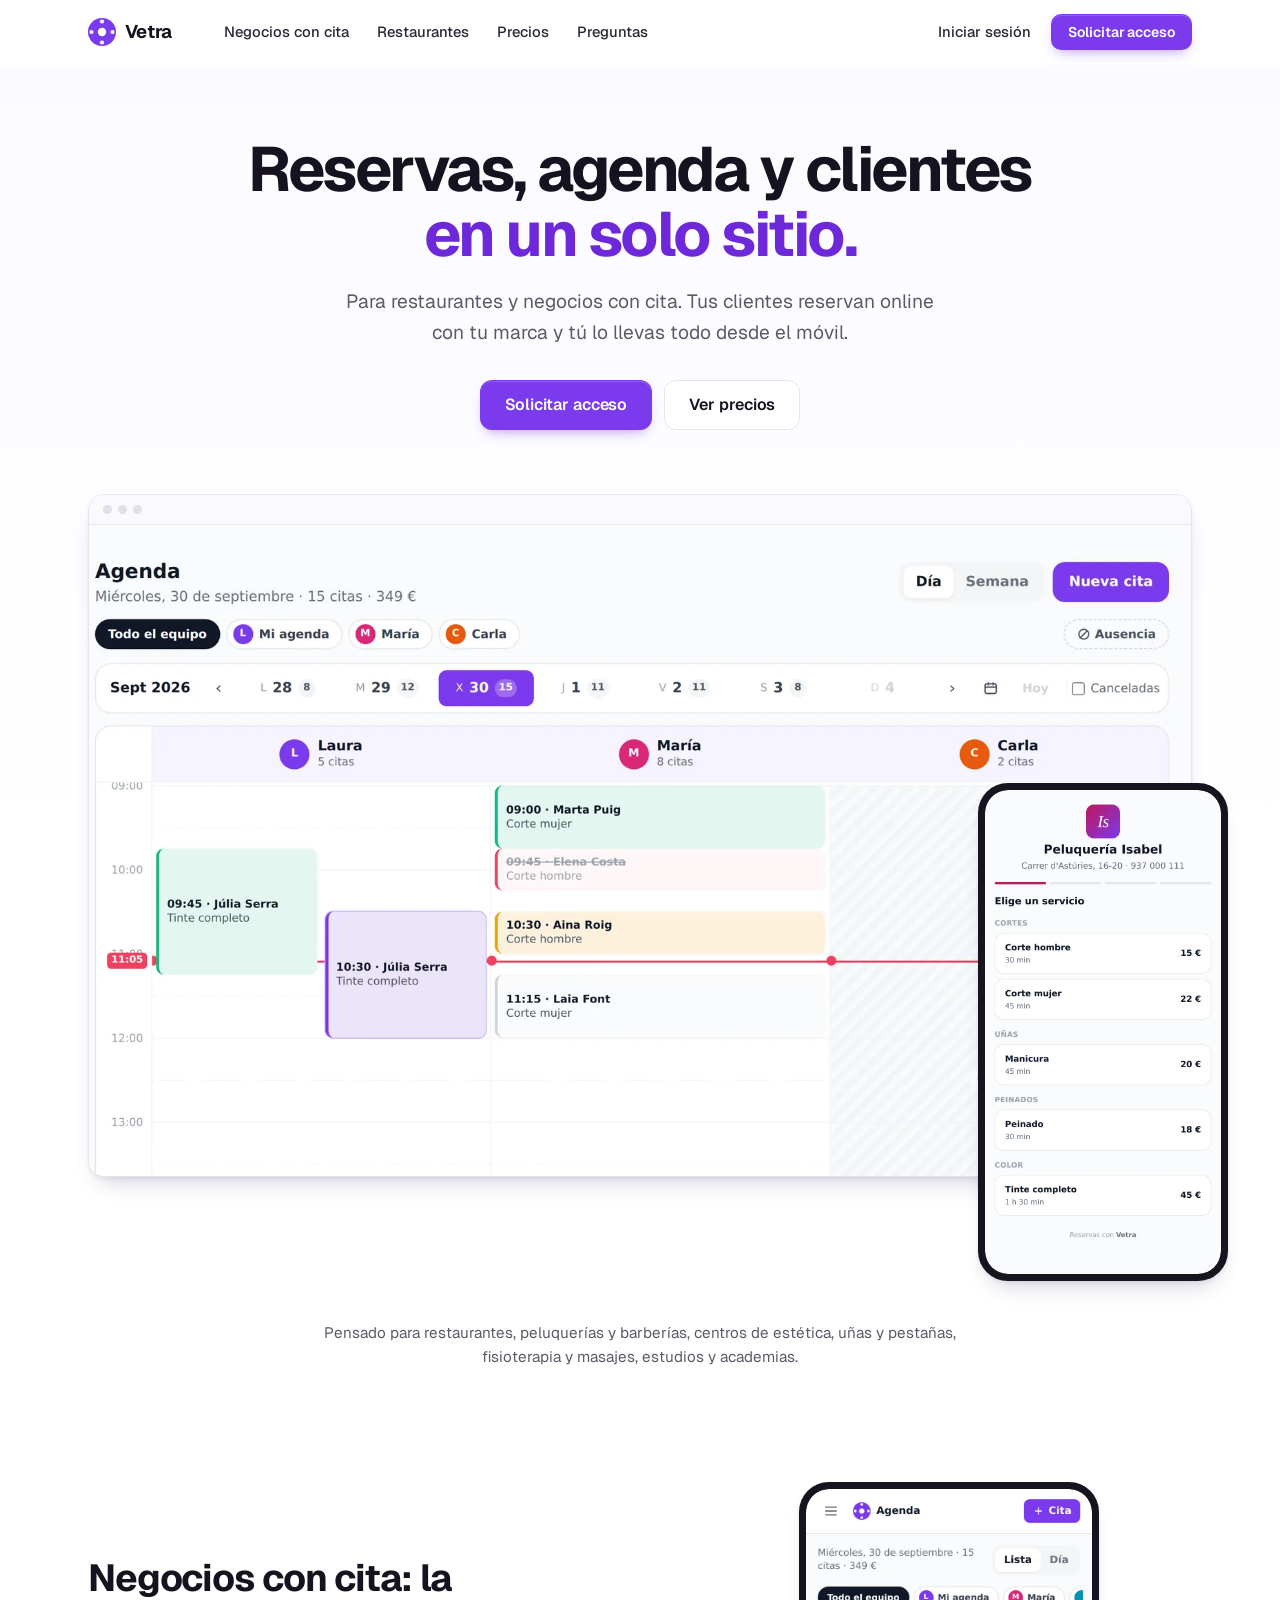
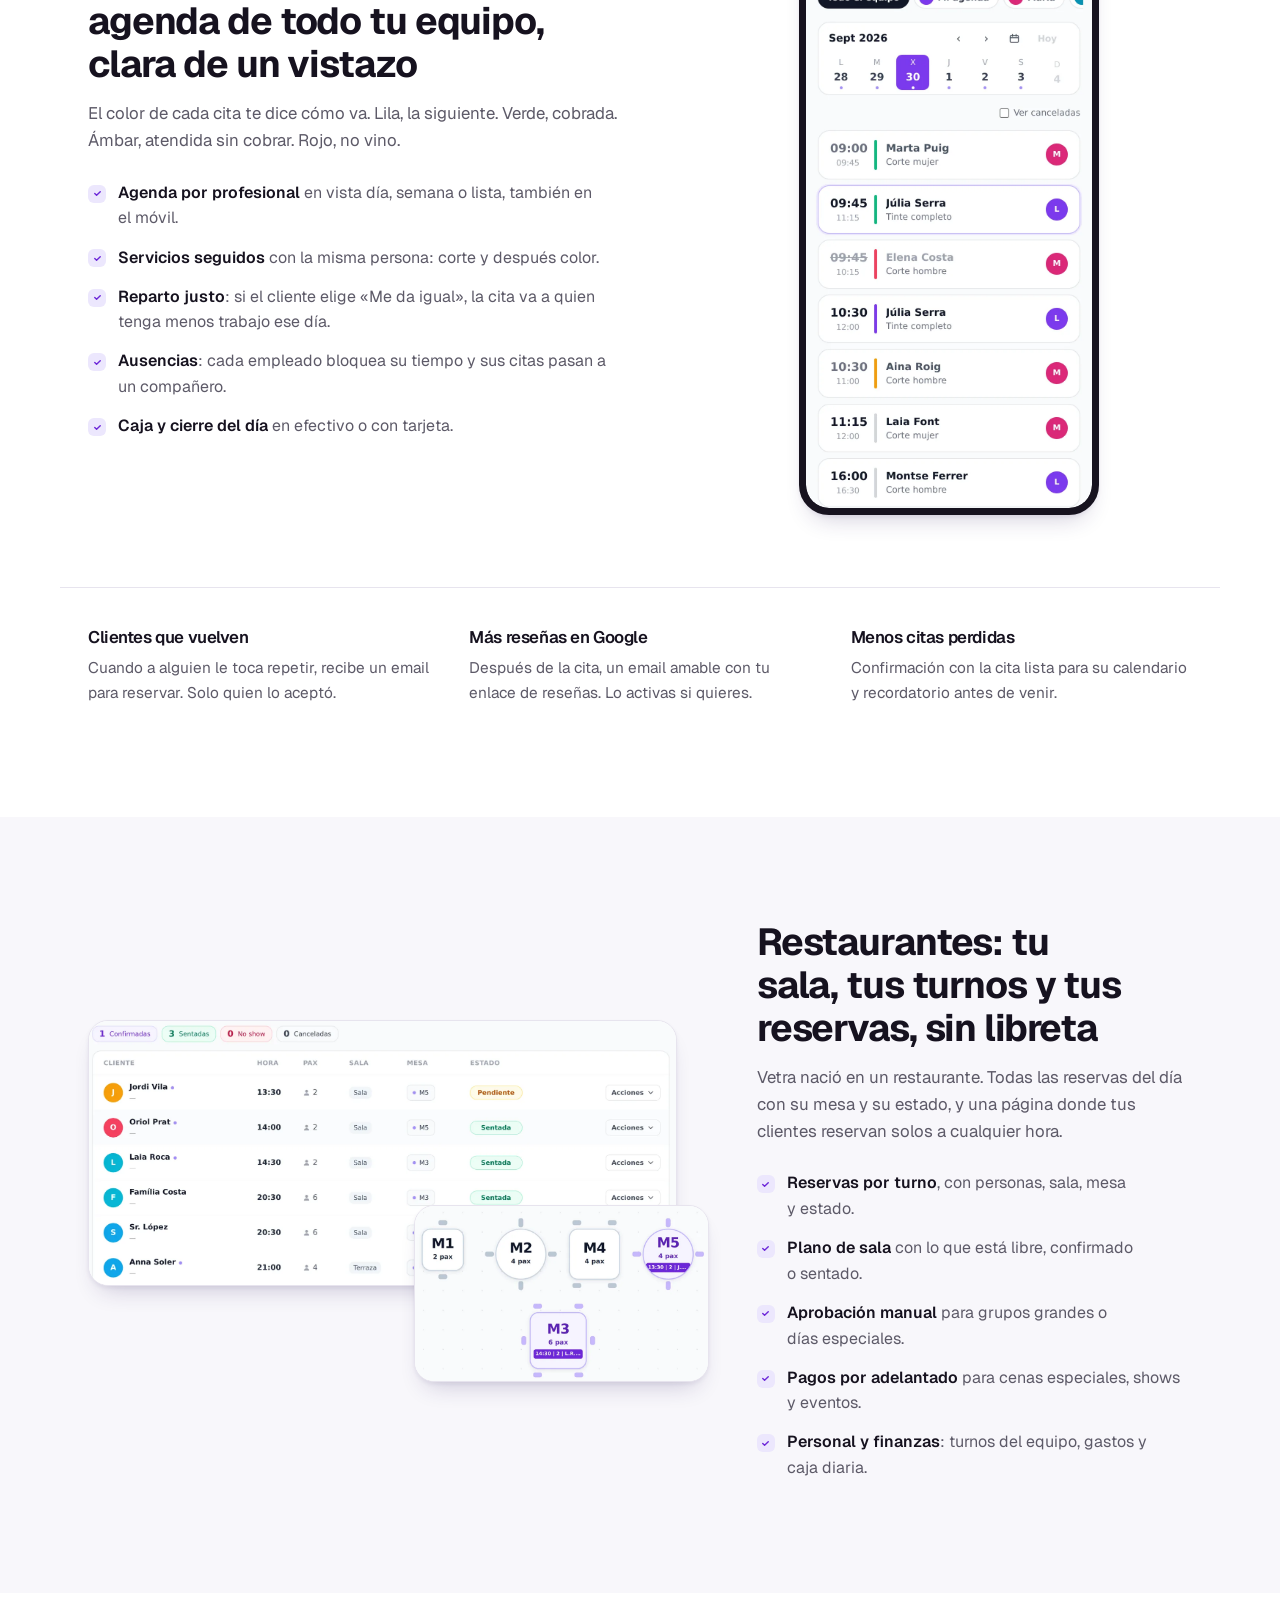
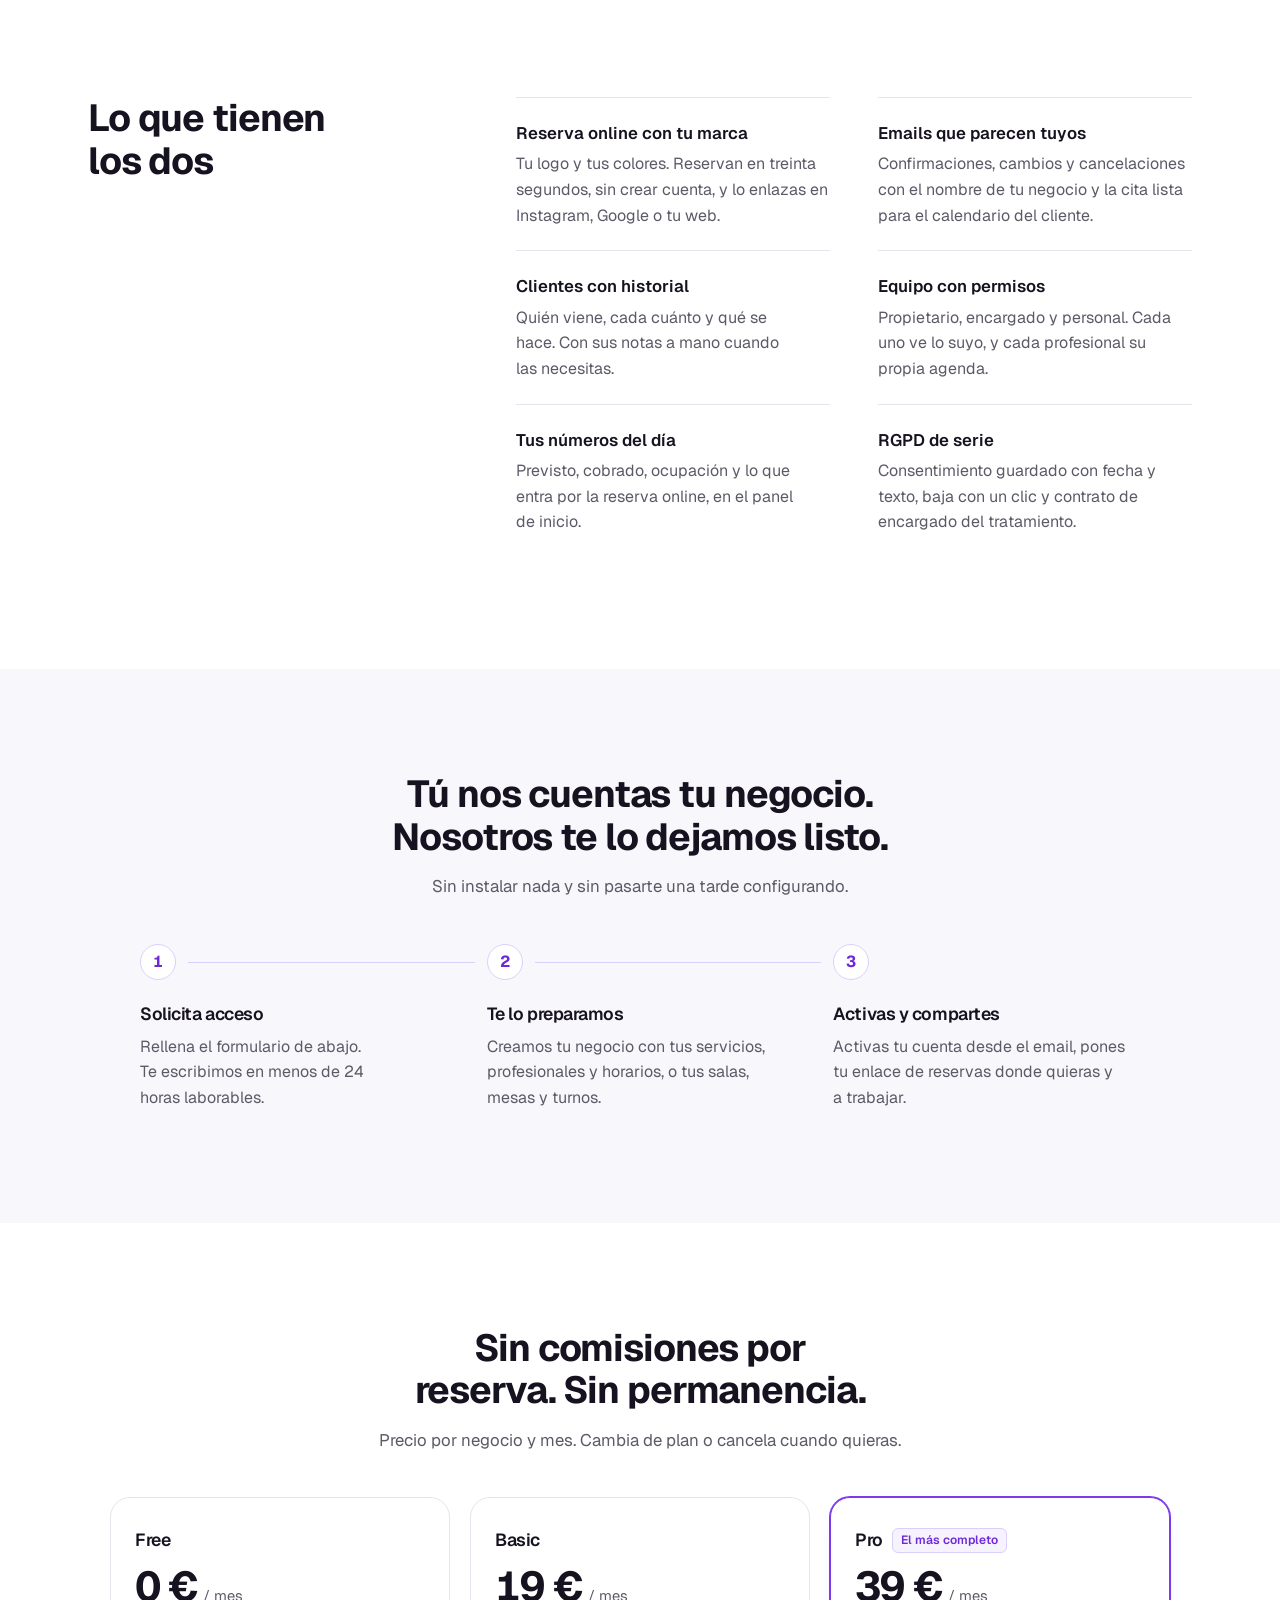
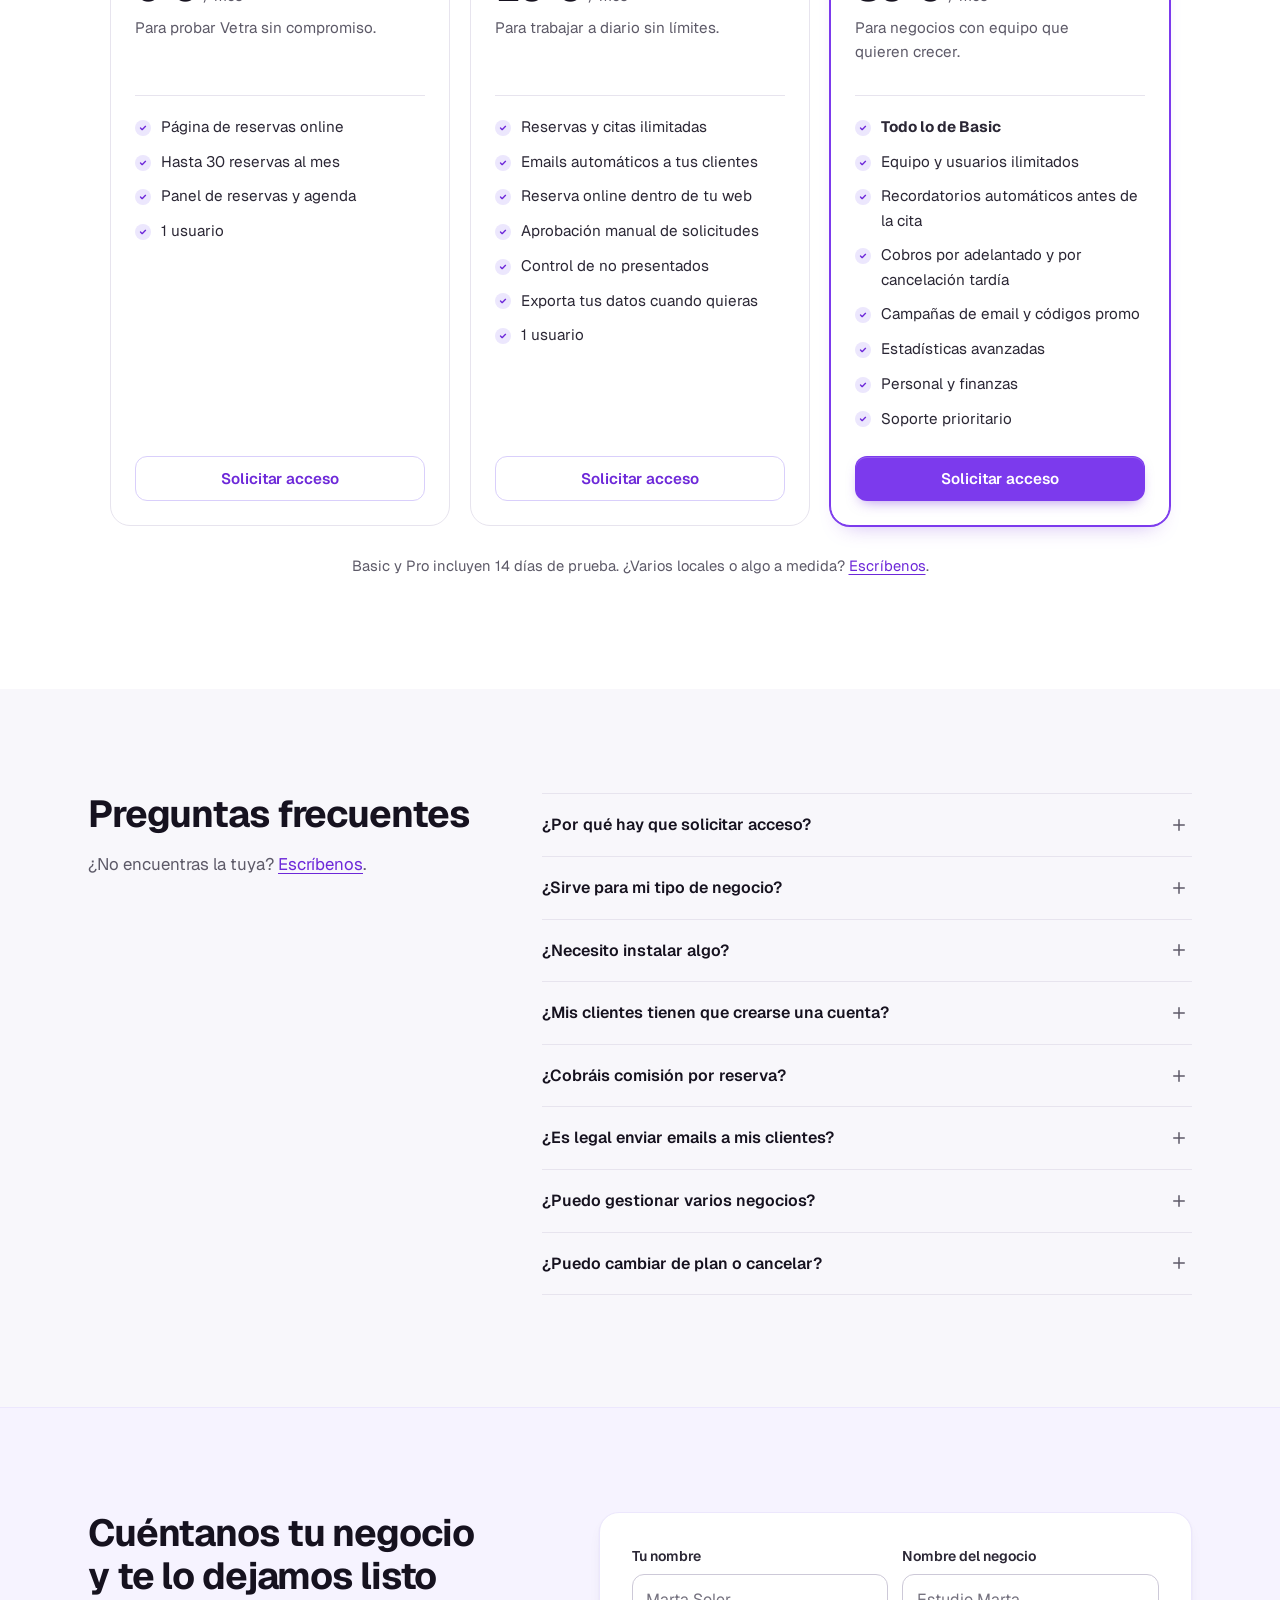
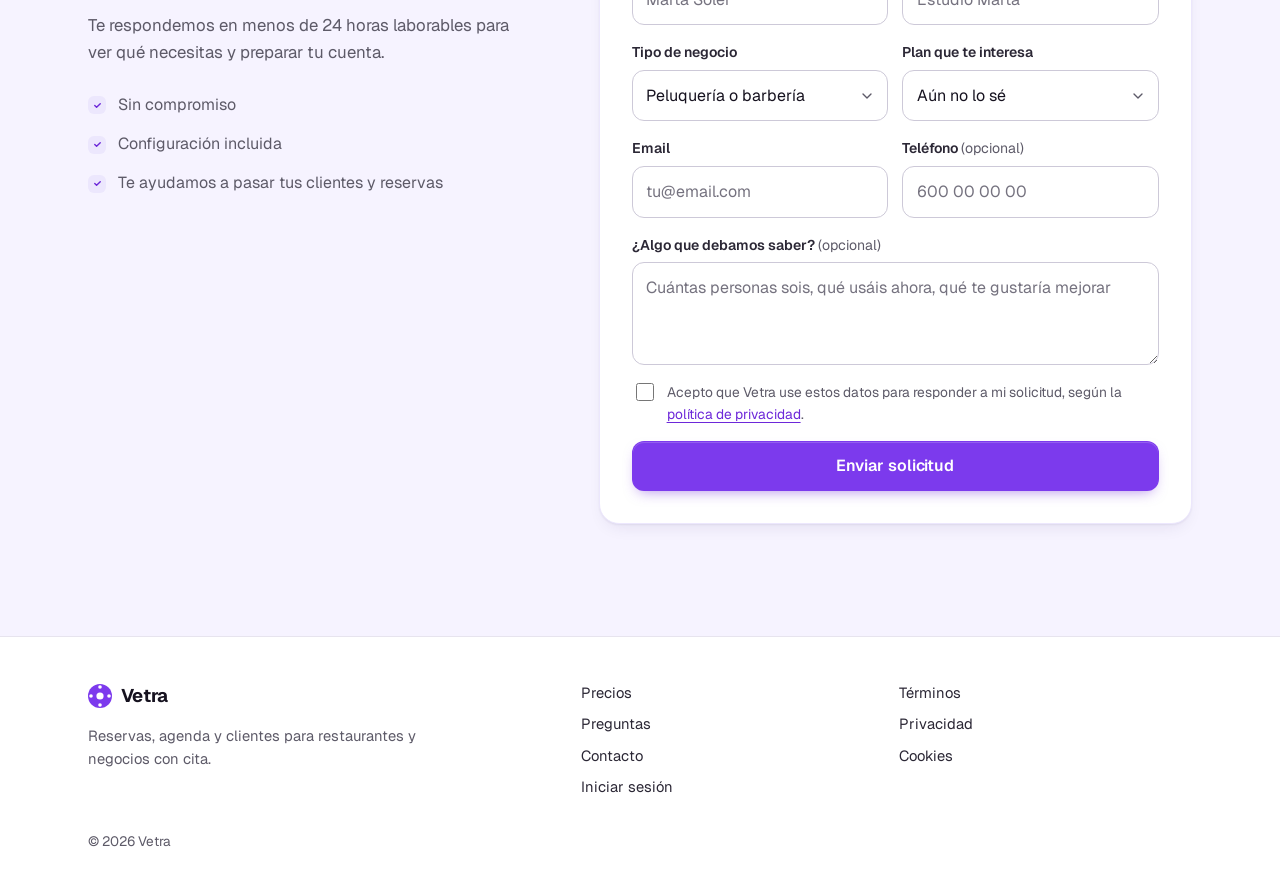
==== commit 5a9de437: "Landing design pass (Impeccable / Taste / Emil Kowalski guidance) - Real product screenshots (agenda" ====
--- a/index.html
+++ b/index.html
@@ -3,29 +3,30 @@
 <head>
   <meta charset="UTF-8" />
   <meta name="viewport" content="width=device-width, initial-scale=1.0" />
-  <title>Vetra — Reservas, agenda y clientes para restaurantes y negocios con cita</title>
+  <title>Vetra | Reservas, agenda y clientes para restaurantes y negocios con cita</title>
   <meta name="description" content="Software de reservas y agenda para restaurantes, peluquerías, centros de estética y cualquier negocio que trabaje con cita. Reserva online con tu marca, recordatorios, clientes y caja. Sin comisiones por reserva." />
   <meta name="robots" content="index, follow" />
   <link rel="canonical" href="https://vetrareserve.com/" />
-  <meta name="theme-color" content="#7c3aed" />
+  <meta name="theme-color" content="#ffffff" />
 
   <meta property="og:type" content="website" />
   <meta property="og:url" content="https://vetrareserve.com/" />
   <meta property="og:site_name" content="Vetra" />
-  <meta property="og:title" content="Vetra — Reservas, agenda y clientes en un solo sitio" />
+  <meta property="og:title" content="Vetra | Reservas, agenda y clientes en un solo sitio" />
   <meta property="og:description" content="Para restaurantes y negocios con cita. Reserva online con tu marca, recordatorios y clientes. Sin comisiones por reserva." />
   <meta property="og:image" content="https://vetrareserve.com/og-image.png" />
   <meta property="og:image:width" content="1200" />
   <meta property="og:image:height" content="630" />
   <meta property="og:locale" content="es_ES" />
   <meta name="twitter:card" content="summary_large_image" />
-  <meta name="twitter:title" content="Vetra — Reservas, agenda y clientes en un solo sitio" />
+  <meta name="twitter:title" content="Vetra | Reservas, agenda y clientes en un solo sitio" />
   <meta name="twitter:description" content="Para restaurantes y negocios con cita. Sin comisiones por reserva." />
   <meta name="twitter:image" content="https://vetrareserve.com/og-image.png" />
 
   <link rel="preconnect" href="https://fonts.googleapis.com" />
   <link rel="preconnect" href="https://fonts.gstatic.com" crossorigin />
-  <link href="https://fonts.googleapis.com/css2?family=Inter:wght@400;500;600;700;800&display=swap" rel="stylesheet" />
+  <link href="https://fonts.googleapis.com/css2?family=Geist:wght@400;500;600;700&display=swap" rel="stylesheet" />
+  <link rel="preload" as="image" href="/img/agenda-dia.webp" type="image/webp" fetchpriority="high" />
   <link rel="stylesheet" href="/site.css" />
   <link rel="icon" href="/logo.svg" />
 
@@ -47,12 +48,12 @@
   </script>
 </head>
 <body>
-
-<!-- ───────────────────────── Navigation ───────────────────────── -->
-<header class="nav" id="top">
+<a class="skip" href="#main">Saltar al contenido</a>
+
+<header class="nav">
   <div class="wrap nav-inner">
     <a href="/" class="brand" aria-label="Vetra, inicio">
-      <img src="/logo.svg" alt="" width="30" height="30" />
+      <img src="/logo.svg" alt="" width="28" height="28" />
       <span>Vetra</span>
     </a>
     <nav class="nav-links" aria-label="Principal">
@@ -79,309 +80,165 @@
   </div>
 </header>
 
-<main>
-
-<!-- ───────────────────────── Hero ───────────────────────── -->
+<main id="main">
+
+<!-- Hero: the promise, then the real product -->
 <section class="hero">
-  <div class="wrap hero-grid">
-    <div class="hero-copy">
-      <p class="eyebrow">Para restaurantes y negocios con cita</p>
-      <h1>Reservas, agenda y clientes. <span class="grad">En un solo sitio.</span></h1>
-      <p class="lead">
-        Vetra es el programa con el que restaurantes, peluquerías, centros de estética y cualquier negocio que trabaje con cita
-        llenan su agenda sin comisiones por reserva, sin papel y sin perseguir a nadie por WhatsApp.
-      </p>
-      <div class="hero-ctas">
-        <a href="#acceso" class="btn btn-primary btn-lg">Solicitar acceso</a>
-        <a href="#como-empezar" class="btn btn-ghost btn-lg">Cómo empezar</a>
-      </div>
-      <ul class="hero-points">
-        <li>Sin comisiones por reserva</li>
-        <li>Te lo dejamos configurado</li>
-        <li>Desde el móvil o el ordenador</li>
-      </ul>
-    </div>
-
-    <!-- Product: the agenda of one day, coloured by state -->
-    <div class="hero-visual" aria-hidden="true">
-      <div class="browser">
-        <div class="browser-bar"><i></i><i></i><i></i><span>app.vetrareserve.com/agenda</span></div>
-        <div class="app">
-          <div class="app-top">
-            <div>
-              <p class="app-title">Agenda</p>
-              <p class="app-sub">Miércoles, 14 de octubre · 14 citas · 412 €</p>
-            </div>
-            <span class="app-btn">+ Cita</span>
-          </div>
-          <div class="grid-day">
-            <div class="gd-times"><span>9:00</span><span>10:00</span><span>11:00</span><span>12:00</span><span>13:00</span></div>
-            <div class="gd-col">
-              <div class="gd-head"><b class="av" style="background:#7c3aed">M</b>Marta</div>
-              <div class="blk st-paid" style="top:0;height:62px"><b>9:00 · Laia Font</b><span>Corte y color</span></div>
-              <div class="blk st-unpaid" style="top:70px;height:44px"><b>10:15 · Nerea G.</b><span>Peinado</span></div>
-              <div class="blk st-next" style="top:150px;height:58px"><b>11:30 · Clara Puig</b><span>Mechas</span></div>
-              <div class="blk st-other" style="top:218px;height:40px"><b>12:45 · Sergi R.</b><span>Corte hombre</span></div>
-            </div>
-            <div class="gd-col">
-              <div class="gd-head"><b class="av" style="background:#db2777">L</b>Laura</div>
-              <div class="blk st-paid" style="top:20px;height:40px"><b>9:15 · Pol V.</b><span>Barba</span></div>
-              <div class="blk st-lost" style="top:70px;height:40px"><b>10:15 · Iván M.</b><span>Corte hombre</span></div>
-              <div class="blk st-away" style="top:118px;height:140px"><b>Ausente</b><span>Formación</span></div>
-            </div>
-            <div class="gd-col hide-sm">
-              <div class="gd-head"><b class="av" style="background:#0891b2">P</b>Pau</div>
-              <div class="blk st-paid" style="top:40px;height:58px"><b>9:30 · Anna R.</b><span>Tratamiento facial</span></div>
-              <div class="blk st-other" style="top:150px;height:40px"><b>11:30 · Joan C.</b><span>Masaje 30 min</span></div>
-              <div class="blk st-pending" style="top:200px;height:58px"><b>12:15 · Marta V.</b><span>Por confirmar</span></div>
-            </div>
-            <div class="gd-now" style="top:132px"></div>
-          </div>
-          <div class="legend">
-            <span><i style="background:#7c3aed"></i>Siguiente</span>
-            <span><i style="background:#10b981"></i>Cobrada</span>
-            <span><i style="background:#f59e0b"></i>Sin cobrar</span>
-            <span><i style="background:#f43f5e"></i>No vino</span>
-          </div>
-        </div>
-      </div>
-
-      <!-- The customer's side: the public booking page on a phone -->
-      <div class="phone">
-        <div class="phone-notch"></div>
-        <div class="phone-screen">
-          <div class="bp-head">
-            <b class="bp-logo">E</b>
-            <div><p class="bp-name">Estudio Marta</p><p class="bp-sub">Reserva tu cita</p></div>
-          </div>
-          <p class="bp-label">Servicio</p>
-          <div class="bp-service sel"><span>Corte y color</span><em>75 min · 55 €</em></div>
-          <div class="bp-service"><span>Corte mujer</span><em>45 min · 28 €</em></div>
-          <p class="bp-label">Jueves 15</p>
-          <div class="bp-slots"><span>10:00</span><span class="sel">10:30</span><span>11:45</span><span>16:00</span><span>17:15</span><span>18:30</span></div>
-          <span class="bp-cta">Confirmar cita</span>
-        </div>
-      </div>
-    </div>
-  </div>
-</section>
-
-<!-- ───────────────────────── Who it's for ───────────────────────── -->
-<section class="sectors-strip" aria-label="Para quién es Vetra">
-  <div class="wrap">
-    <p>Pensado para</p>
-    <ul>
-      <li>Restaurantes</li>
-      <li>Peluquerías y barberías</li>
-      <li>Centros de estética</li>
-      <li>Uñas y pestañas</li>
-      <li>Fisioterapia y masajes</li>
-      <li>Estudios y academias</li>
-    </ul>
-  </div>
-</section>
-
-<!-- ───────────────────────── Appointments ───────────────────────── -->
+  <div class="wrap hero-copy">
+    <h1>Reservas, agenda y clientes <span>en un solo sitio.</span></h1>
+    <p class="lead">Para restaurantes y negocios con cita. Tus clientes reservan online con tu marca y tú lo llevas todo desde el móvil.</p>
+    <div class="hero-ctas">
+      <a href="#acceso" class="btn btn-primary btn-lg">Solicitar acceso</a>
+      <a href="#precios" class="btn btn-ghost btn-lg">Ver precios</a>
+    </div>
+  </div>
+  <div class="wrap hero-stage">
+    <figure class="shot shot-browser">
+      <div class="browser-bar" aria-hidden="true"><i></i><i></i><i></i></div>
+      <img src="/img/agenda-dia.webp" width="1600" height="945" fetchpriority="high"
+           alt="Agenda de Vetra de una peluquería: una columna por profesional y cada cita coloreada según su estado." />
+    </figure>
+    <figure class="shot shot-phone">
+      <img src="/img/reserva-online.webp" width="780" height="1600" fetchpriority="high"
+           alt="Página de reserva online de la peluquería en el móvil: el cliente elige el servicio y ve precio y duración." />
+    </figure>
+  </div>
+  <p class="wrap sectors">Pensado para restaurantes, peluquerías y barberías, centros de estética, uñas y pestañas, fisioterapia y masajes, estudios y academias.</p>
+</section>
+
+<!-- Appointments -->
 <section class="section" id="citas">
   <div class="wrap split">
     <div class="split-copy">
-      <p class="eyebrow">Negocios con cita</p>
-      <h2>La agenda de todo tu equipo, clara de un vistazo</h2>
-      <p class="section-lead">
-        Cada profesional con su columna, cada cita con un color que te dice cómo va: la siguiente, la cobrada, la que falta por cobrar,
-        la que no vino. Sin leyendas raras ni hojas de cálculo.
-      </p>
+      <h2>Negocios con cita: la agenda de todo tu equipo, clara de un vistazo</h2>
+      <p class="section-lead">El color de cada cita te dice cómo va. Lila, la siguiente. Verde, cobrada. Ámbar, atendida sin cobrar. Rojo, no vino.</p>
       <ul class="checks">
         <li><b>Agenda por profesional</b> en vista día, semana o lista, también en el móvil.</li>
-        <li><b>Servicios encadenados</b>: corte + color seguidos, con la misma persona.</li>
-        <li><b>«Cualquiera disponible»</b> reparte las citas según la carga de cada uno.</li>
-        <li><b>Ausencias</b>: cada empleado bloquea su tiempo y mueves sus citas a otro compañero.</li>
-        <li><b>Caja y cierre del día</b>: cobra en efectivo o tarjeta y cuadra al final.</li>
-        <li><b>Cada empleado ve su agenda</b> desde su propio móvil.</li>
+        <li><b>Servicios seguidos</b> con la misma persona: corte y después color.</li>
+        <li><b>Reparto justo</b>: si el cliente elige «Me da igual», la cita va a quien tenga menos trabajo ese día.</li>
+        <li><b>Ausencias</b>: cada empleado bloquea su tiempo y sus citas pasan a un compañero.</li>
+        <li><b>Caja y cierre del día</b> en efectivo o con tarjeta.</li>
       </ul>
     </div>
-    <div class="split-visual" aria-hidden="true">
-      <div class="card-app">
-        <div class="ca-head">
-          <p class="app-title">Hoy</p>
-          <div class="ca-chips"><span class="on">Todo el equipo</span><span>Mi agenda</span></div>
-        </div>
-        <ul class="list-rows">
-          <li><div class="lr-time">9:00<small>9:45</small></div><i style="background:#10b981"></i><div class="lr-main"><b>Laia Font</b><span>Corte y color</span></div><b class="av" style="background:#7c3aed">M</b></li>
-          <li><div class="lr-time">10:15<small>10:45</small></div><i style="background:#f59e0b"></i><div class="lr-main"><b>Nerea Gil</b><span>Peinado</span></div><b class="av" style="background:#7c3aed">M</b></li>
-          <li class="lost"><div class="lr-time">10:15<small>10:45</small></div><i style="background:#f43f5e"></i><div class="lr-main"><b>Iván Martí</b><span>Corte hombre</span></div><b class="av" style="background:#db2777">L</b></li>
-          <li class="next"><div class="lr-time">11:30<small>12:30</small></div><i style="background:#7c3aed"></i><div class="lr-main"><b>Clara Puig</b><span>Mechas</span></div><b class="av" style="background:#7c3aed">M</b></li>
-          <li><div class="lr-time">12:15<small>13:00</small></div><i class="dashed"></i><div class="lr-main"><b>Marta Vidal</b><span>Tratamiento facial · por confirmar</span></div><b class="av" style="background:#0891b2">P</b></li>
-        </ul>
-      </div>
-      <div class="float-note">
-        <b>Te toca volver</b>
-        <span>Hace 6 semanas de tu último corte. ¿Reservamos?</span>
-      </div>
-    </div>
-  </div>
-  <div class="wrap mini-grid">
-    <div class="mini">
-      <b>Clientes que vuelven</b>
-      <p>Cuando a alguien le toca repetir, Vetra le manda un email para que reserve. Solo a quien lo aceptó.</p>
-    </div>
-    <div class="mini">
-      <b>Más reseñas en Google</b>
-      <p>Tras la cita, un email amable pidiendo la reseña con tu enlace. Tú decides si activarlo.</p>
-    </div>
-    <div class="mini">
-      <b>Menos citas perdidas</b>
-      <p>Confirmación con invitación al calendario del cliente y recordatorio antes de la cita.</p>
-    </div>
-  </div>
-</section>
-
-<!-- ───────────────────────── Restaurants ───────────────────────── -->
+    <figure class="shot shot-phone shot-phone-lg">
+      <img src="/img/agenda-lista-movil.webp" width="780" height="1688" loading="lazy" decoding="async"
+           alt="Lista de citas del día en el móvil, con una línea de color que indica el estado de cada una." />
+    </figure>
+  </div>
+  <div class="wrap trio">
+    <div>
+      <h3>Clientes que vuelven</h3>
+      <p>Cuando a alguien le toca repetir, recibe un email para reservar. Solo quien lo aceptó.</p>
+    </div>
+    <div>
+      <h3>Más reseñas en Google</h3>
+      <p>Después de la cita, un email amable con tu enlace de reseñas. Lo activas si quieres.</p>
+    </div>
+    <div>
+      <h3>Menos citas perdidas</h3>
+      <p>Confirmación con la cita lista para su calendario y recordatorio antes de venir.</p>
+    </div>
+  </div>
+</section>
+
+<!-- Restaurants -->
 <section class="section section-tint" id="restaurantes">
   <div class="wrap split reverse">
     <div class="split-copy">
-      <p class="eyebrow">Restaurantes</p>
-      <h2>Tu sala, tus turnos y tus reservas, sin libreta</h2>
-      <p class="section-lead">
-        Vetra nació en un restaurante. Todas las reservas del día ordenadas por turno, con su mesa y su estado,
-        y una página donde tus clientes reservan solos a cualquier hora.
-      </p>
+      <h2>Restaurantes: tu sala, tus turnos y tus reservas, sin libreta</h2>
+      <p class="section-lead">Vetra nació en un restaurante. Todas las reservas del día con su mesa y su estado, y una página donde tus clientes reservan solos a cualquier hora.</p>
       <ul class="checks">
-        <li><b>Reservas por turno</b>: mediodía y noche, con personas, mesa y estado.</li>
-        <li><b>Salas y mesas</b> con capacidades, y plano de sala.</li>
+        <li><b>Reservas por turno</b>, con personas, sala, mesa y estado.</li>
+        <li><b>Plano de sala</b> con lo que está libre, confirmado o sentado.</li>
         <li><b>Aprobación manual</b> para grupos grandes o días especiales.</li>
         <li><b>Pagos por adelantado</b> para cenas especiales, shows y eventos.</li>
-        <li><b>Campañas y códigos promo</b> a quien aceptó recibirlos.</li>
         <li><b>Personal y finanzas</b>: turnos del equipo, gastos y caja diaria.</li>
       </ul>
     </div>
-    <div class="split-visual" aria-hidden="true">
-      <div class="card-app">
-        <div class="ca-head">
-          <p class="app-title">Reservas · sábado</p>
-          <p class="app-sub">9 reservas · 34 personas</p>
-        </div>
-        <p class="shift">Mediodía <span>3 reservas · 11 pax</span></p>
-        <ul class="res-rows">
-          <li><span class="rt">13:30</span><div><b>Pedro Gómez</b><small>Terraza · mesa 7</small></div><span class="pax">4</span><span class="pill p-seated">Sentada</span></li>
-          <li><span class="rt">14:00</span><div><b>Albert Nasarre</b><small>Interior · mesa 12</small></div><span class="pax">6</span><span class="pill p-conf">Confirmada</span></li>
-          <li><span class="rt">14:30</span><div><b>Sara Puig</b><small>Terraza · sin mesa</small></div><span class="pax">1</span><span class="pill p-pend">Pendiente</span></li>
-        </ul>
-        <p class="shift">Noche <span>6 reservas · 23 pax</span></p>
-        <ul class="res-rows">
-          <li><span class="rt">20:30</span><div><b>Lucía Mas</b><small>Interior · mesa 4</small></div><span class="pax">2</span><span class="pill p-conf">Confirmada</span></li>
-          <li><span class="rt">21:00</span><div><b>Cumpleaños Elsa</b><small>Terraza · mesas 1-2</small></div><span class="pax">13</span><span class="pill p-paid">Pagada</span></li>
-        </ul>
-      </div>
-    </div>
-  </div>
-</section>
-
-<!-- ───────────────────────── Shared features ───────────────────────── -->
+    <div class="stack">
+      <figure class="shot shot-card">
+        <img src="/img/restaurante-reservas.webp" width="1600" height="719" loading="lazy" decoding="async"
+             alt="Reservas del día de un restaurante con hora, personas, sala, mesa y estado de cada una." />
+      </figure>
+      <figure class="shot shot-card shot-float">
+        <img src="/img/restaurante-plano.webp" width="900" height="538" loading="lazy" decoding="async"
+             alt="Plano de sala con las mesas y su ocupación." />
+      </figure>
+    </div>
+  </div>
+</section>
+
+<!-- What both get -->
 <section class="section" id="funciones">
+  <div class="wrap shared">
+    <h2>Lo que tienen los dos</h2>
+    <dl class="shared-list">
+      <div>
+        <dt>Reserva online con tu marca</dt>
+        <dd>Tu logo y tus colores. Reservan en treinta segundos, sin crear cuenta, y lo enlazas en Instagram, Google o tu web.</dd>
+      </div>
+      <div>
+        <dt>Emails que parecen tuyos</dt>
+        <dd>Confirmaciones, cambios y cancelaciones con el nombre de tu negocio y la cita lista para el calendario del cliente.</dd>
+      </div>
+      <div>
+        <dt>Clientes con historial</dt>
+        <dd>Quién viene, cada cuánto y qué se hace. Con sus notas a mano cuando las necesitas.</dd>
+      </div>
+      <div>
+        <dt>Equipo con permisos</dt>
+        <dd>Propietario, encargado y personal. Cada uno ve lo suyo, y cada profesional su propia agenda.</dd>
+      </div>
+      <div>
+        <dt>Tus números del día</dt>
+        <dd>Previsto, cobrado, ocupación y lo que entra por la reserva online, en el panel de inicio.</dd>
+      </div>
+      <div>
+        <dt>RGPD de serie</dt>
+        <dd>Consentimiento guardado con fecha y texto, baja con un clic y contrato de encargado del tratamiento.</dd>
+      </div>
+    </dl>
+  </div>
+</section>
+
+<!-- How to start -->
+<section class="section section-tint" id="como-empezar">
   <div class="wrap">
     <div class="section-head">
-      <p class="eyebrow">Para todos</p>
-      <h2>Lo que necesita cualquier negocio que vive de sus reservas</h2>
-    </div>
-    <div class="features">
-      <article class="feature">
-        <span class="f-ico">
-          <svg viewBox="0 0 24 24"><path d="M12 21a9 9 0 1 0 0-18 9 9 0 0 0 0 18Zm-9-9h18M12 3a14 14 0 0 1 0 18M12 3a14 14 0 0 0 0 18"/></svg>
-        </span>
-        <h3>Reserva online con tu marca</h3>
-        <p>Tu página con tu logo y tus colores. Tus clientes reservan en 30 segundos, sin crear cuenta ni descargar nada. La enlazas en Instagram, Google o tu web.</p>
-      </article>
-      <article class="feature">
-        <span class="f-ico">
-          <svg viewBox="0 0 24 24"><path d="M4 6h16v12H4zM4 7l8 6 8-6"/></svg>
-        </span>
-        <h3>Emails que parecen tuyos</h3>
-        <p>Confirmación, cambios y cancelaciones con el nombre de tu negocio, un diseño cuidado y la cita lista para añadir al calendario del cliente.</p>
-      </article>
-      <article class="feature">
-        <span class="f-ico">
-          <svg viewBox="0 0 24 24"><path d="M16 21v-2a4 4 0 0 0-4-4H6a4 4 0 0 0-4 4v2M9 11a4 4 0 1 0 0-8 4 4 0 0 0 0 8Zm13 10v-2a4 4 0 0 0-3-3.9M16 3.1a4 4 0 0 1 0 7.8"/></svg>
-        </span>
-        <h3>Clientes con historial</h3>
-        <p>Quién viene, cada cuánto, qué se hace y cuánto gasta. Las notas de cada cliente, a mano cuando las necesitas.</p>
-      </article>
-      <article class="feature">
-        <span class="f-ico">
-          <svg viewBox="0 0 24 24"><path d="M12 3 4 6v6c0 4.5 3.4 8.3 8 9 4.6-.7 8-4.5 8-9V6l-8-3Z"/><path d="m9 12 2 2 4-4"/></svg>
-        </span>
-        <h3>Equipo con permisos</h3>
-        <p>Propietario, encargado y personal. Cada uno ve lo que le toca, y cada profesional su propia agenda.</p>
-      </article>
-      <article class="feature">
-        <span class="f-ico">
-          <svg viewBox="0 0 24 24"><path d="M3 3v18h18M7 15l4-4 3 3 5-6"/></svg>
-        </span>
-        <h3>Tus números del día</h3>
-        <p>Previsto, cobrado, ocupación y lo que llega por la reserva online, en el panel de inicio.</p>
-      </article>
-      <article class="feature">
-        <span class="f-ico">
-          <svg viewBox="0 0 24 24"><rect x="4" y="10" width="16" height="11" rx="2"/><path d="M8 10V7a4 4 0 0 1 8 0v3"/></svg>
-        </span>
-        <h3>RGPD de serie</h3>
-        <p>Consentimiento guardado con fecha y texto, baja con un clic en cada email y contrato de encargado del tratamiento incluido.</p>
-      </article>
-    </div>
-  </div>
-</section>
-
-<!-- ───────────────────────── Stats band ───────────────────────── -->
-<section class="band" aria-label="Vetra en cifras">
-  <div class="wrap band-grid">
-    <div><b>0 €</b><span>de comisión por reserva</span></div>
-    <div><b>24 h</b><span>reservando solos, también de noche</span></div>
-    <div><b>Tu marca</b><span>en tu página de reservas y en cada email</span></div>
-    <div><b>Sin app</b><span>funciona en el navegador del móvil y del ordenador</span></div>
-  </div>
-</section>
-
-<!-- ───────────────────────── How to start ───────────────────────── -->
-<section class="section" id="como-empezar">
-  <div class="wrap">
-    <div class="section-head">
-      <p class="eyebrow">Cómo empezar</p>
       <h2>Tú nos cuentas tu negocio. Nosotros te lo dejamos listo.</h2>
-      <p class="section-lead">Sin instalaciones y sin pasarte una tarde configurando.</p>
+      <p class="section-lead">Sin instalar nada y sin pasarte una tarde configurando.</p>
     </div>
     <ol class="steps">
       <li>
-        <span class="step-n">1</span>
         <h3>Solicita acceso</h3>
         <p>Rellena el formulario de abajo. Te escribimos en menos de 24 horas laborables.</p>
       </li>
       <li>
-        <span class="step-n">2</span>
         <h3>Te lo preparamos</h3>
         <p>Creamos tu negocio con tus servicios, profesionales y horarios, o tus salas, mesas y turnos.</p>
       </li>
       <li>
-        <span class="step-n">3</span>
         <h3>Activas y compartes</h3>
-        <p>Te llega un email para activar tu cuenta. Pones tu enlace de reservas donde quieras y a trabajar.</p>
+        <p>Activas tu cuenta desde el email, pones tu enlace de reservas donde quieras y a trabajar.</p>
       </li>
     </ol>
   </div>
 </section>
 
-<!-- ───────────────────────── Pricing ───────────────────────── -->
-<section class="section section-tint" id="precios">
+<!-- Pricing -->
+<section class="section" id="precios">
   <div class="wrap">
     <div class="section-head">
-      <p class="eyebrow">Precios</p>
       <h2>Sin comisiones por reserva. Sin permanencia.</h2>
       <p class="section-lead">Precio por negocio y mes. Cambia de plan o cancela cuando quieras.</p>
     </div>
     <div class="plans">
       <article class="plan">
-        <h3>Free</h3>
-        <p class="price"><b>0 €</b><span>/ mes</span></p>
-        <p class="plan-for">Para probar Vetra sin compromiso.</p>
+        <div class="plan-top">
+          <h3>Free</h3>
+          <p class="price"><b>0 €</b><span>/ mes</span></p>
+          <p class="plan-for">Para probar Vetra sin compromiso.</p>
+        </div>
         <ul>
           <li>Página de reservas online</li>
           <li>Hasta 30 reservas al mes</li>
@@ -391,9 +248,11 @@
         <a href="#acceso" class="btn btn-outline js-plan" data-plan="Free">Solicitar acceso</a>
       </article>
       <article class="plan">
-        <h3>Basic</h3>
-        <p class="price"><b>19 €</b><span>/ mes</span></p>
-        <p class="plan-for">Para trabajar a diario sin límites.</p>
+        <div class="plan-top">
+          <h3>Basic</h3>
+          <p class="price"><b>19 €</b><span>/ mes</span></p>
+          <p class="plan-for">Para trabajar a diario sin límites.</p>
+        </div>
         <ul>
           <li>Reservas y citas ilimitadas</li>
           <li>Emails automáticos a tus clientes</li>
@@ -406,10 +265,11 @@
         <a href="#acceso" class="btn btn-outline js-plan" data-plan="Basic">Solicitar acceso</a>
       </article>
       <article class="plan plan-pro">
-        <span class="plan-badge">El más completo</span>
-        <h3>Pro</h3>
-        <p class="price"><b>39 €</b><span>/ mes</span></p>
-        <p class="plan-for">Para negocios con equipo que quieren crecer.</p>
+        <div class="plan-top">
+          <h3>Pro <span class="plan-flag">El más completo</span></h3>
+          <p class="price"><b>39 €</b><span>/ mes</span></p>
+          <p class="plan-for">Para negocios con equipo que quieren crecer.</p>
+        </div>
         <ul>
           <li><b>Todo lo de Basic</b></li>
           <li>Equipo y usuarios ilimitados</li>
@@ -423,15 +283,14 @@
         <a href="#acceso" class="btn btn-primary js-plan" data-plan="Pro">Solicitar acceso</a>
       </article>
     </div>
-    <p class="plans-note">Basic y Pro incluyen 14 días de prueba. ¿Tienes varios locales o necesitas algo a medida? <a href="#acceso">Escríbenos</a>.</p>
-  </div>
-</section>
-
-<!-- ───────────────────────── FAQ ───────────────────────── -->
-<section class="section" id="faq">
+    <p class="plans-note">Basic y Pro incluyen 14 días de prueba. ¿Varios locales o algo a medida? <a href="#acceso">Escríbenos</a>.</p>
+  </div>
+</section>
+
+<!-- FAQ -->
+<section class="section section-tint" id="faq">
   <div class="wrap faq-wrap">
-    <div class="section-head left">
-      <p class="eyebrow">Preguntas</p>
+    <div>
       <h2>Preguntas frecuentes</h2>
       <p class="section-lead">¿No encuentras la tuya? <a href="/contact">Escríbenos</a>.</p>
     </div>
@@ -442,11 +301,11 @@
       </details>
       <details>
         <summary>¿Sirve para mi tipo de negocio?</summary>
-        <p>Si trabajas con reservas o citas, casi seguro que sí: restaurantes, peluquerías, barberías, estética, uñas, fisioterapia, masajes, estudios… Si tienes dudas, cuéntanos cómo trabajas en el formulario.</p>
+        <p>Si trabajas con reservas o citas, casi seguro que sí: restaurantes, peluquerías, barberías, estética, uñas, fisioterapia, masajes, estudios. Si tienes dudas, cuéntanos cómo trabajas en el formulario.</p>
       </details>
       <details>
         <summary>¿Necesito instalar algo?</summary>
-        <p>No. Vetra funciona en el navegador del ordenador, la tablet y el móvil. Si quieres, la puedes añadir a la pantalla de inicio del móvil como una app más.</p>
+        <p>No. Vetra funciona en el navegador del ordenador, la tablet y el móvil. Si quieres, la añades a la pantalla de inicio del móvil como una app más.</p>
       </details>
       <details>
         <summary>¿Mis clientes tienen que crearse una cuenta?</summary>
@@ -472,14 +331,13 @@
   </div>
 </section>
 
-<!-- ───────────────────────── Request access ───────────────────────── -->
+<!-- Request access -->
 <section class="section access" id="acceso">
   <div class="wrap access-grid">
     <div class="access-copy">
-      <p class="eyebrow light">Solicitar acceso</p>
       <h2>Cuéntanos tu negocio y te lo dejamos listo</h2>
-      <p>Te respondemos en menos de 24 horas laborables para ver qué necesitas y preparar tu cuenta.</p>
-      <ul class="access-points">
+      <p class="section-lead">Te respondemos en menos de 24 horas laborables para ver qué necesitas y preparar tu cuenta.</p>
+      <ul class="checks">
         <li>Sin compromiso</li>
         <li>Configuración incluida</li>
         <li>Te ayudamos a pasar tus clientes y reservas</li>
@@ -517,7 +375,7 @@
           <label>Teléfono <span class="opt">(opcional)</span><input name="phone" type="tel" maxlength="30" autocomplete="tel" placeholder="600 00 00 00" /></label>
         </div>
         <label>¿Algo que debamos saber? <span class="opt">(opcional)</span>
-          <textarea name="message" rows="3" maxlength="2000" placeholder="Cuántas personas sois, qué usáis ahora, qué te gustaría mejorar…"></textarea>
+          <textarea name="message" rows="3" maxlength="2000" placeholder="Cuántas personas sois, qué usáis ahora, qué te gustaría mejorar"></textarea>
         </label>
         <label class="consent">
           <input type="checkbox" name="consent" required />
@@ -526,11 +384,11 @@
         <p class="form-error" id="access-error" role="alert" hidden></p>
         <button type="submit" class="btn btn-primary btn-lg btn-block" id="access-submit">Enviar solicitud</button>
       </div>
-      <div class="form-ok" id="access-ok" hidden>
-        <span class="ok-ico">
+      <div class="form-ok" id="access-ok" hidden tabindex="-1">
+        <span class="ok-ico" aria-hidden="true">
           <svg viewBox="0 0 24 24"><path d="m5 12 5 5 9-10"/></svg>
         </span>
-        <h3>¡Recibido!</h3>
+        <h3>Solicitud recibida</h3>
         <p>Te escribimos en menos de 24 horas laborables al email que nos has dejado.</p>
       </div>
     </form>
@@ -539,36 +397,25 @@
 
 </main>
 
-<!-- ───────────────────────── Footer ───────────────────────── -->
 <footer class="footer">
   <div class="wrap footer-grid">
     <div>
-      <a href="/" class="brand"><img src="/logo.svg" alt="" width="26" height="26" /><span>Vetra</span></a>
+      <a href="/" class="brand"><img src="/logo.svg" alt="" width="24" height="24" /><span>Vetra</span></a>
       <p class="footer-tag">Reservas, agenda y clientes para restaurantes y negocios con cita.</p>
     </div>
-    <nav aria-label="Producto">
-      <p>Producto</p>
-      <a href="#citas">Negocios con cita</a>
-      <a href="#restaurantes">Restaurantes</a>
+    <nav aria-label="Enlaces">
       <a href="#precios">Precios</a>
+      <a href="#faq">Preguntas</a>
+      <a href="/contact">Contacto</a>
       <a href="https://app.vetrareserve.com/login">Iniciar sesión</a>
     </nav>
-    <nav aria-label="Ayuda">
-      <p>Ayuda</p>
-      <a href="#faq">Preguntas frecuentes</a>
-      <a href="/contact">Contacto</a>
-      <a href="#acceso">Solicitar acceso</a>
-    </nav>
     <nav aria-label="Legal">
-      <p>Legal</p>
       <a href="/terms">Términos</a>
       <a href="/privacy">Privacidad</a>
       <a href="/cookies">Cookies</a>
     </nav>
   </div>
-  <div class="wrap footer-bottom">
-    <span>© <span id="year">2026</span> Vetra</span>
-  </div>
+  <div class="wrap footer-bottom">© <span id="year">2026</span> Vetra</div>
 </footer>
 
 <script>
@@ -583,13 +430,15 @@
   function setMenu(open) {
     menu.hidden = !open;
     toggle.setAttribute('aria-expanded', String(open));
+    toggle.setAttribute('aria-label', open ? 'Cerrar menú' : 'Abrir menú');
     toggle.classList.toggle('open', open);
     document.body.classList.toggle('menu-open', open);
   }
   toggle.addEventListener('click', function () { setMenu(menu.hidden); });
   menu.querySelectorAll('a').forEach(function (a) { a.addEventListener('click', function () { setMenu(false); }); });
-
-  // Nav gets a border once you scroll
+  document.addEventListener('keydown', function (e) { if (e.key === 'Escape' && !menu.hidden) { setMenu(false); toggle.focus(); } });
+
+  // Nav gets a hairline once you scroll
   var nav = document.querySelector('.nav');
   function onScroll() { nav.classList.toggle('scrolled', window.scrollY > 8); }
   window.addEventListener('scroll', onScroll, { passive: true }); onScroll();
@@ -607,9 +456,9 @@
     e.preventDefault();
     err.hidden = true;
     var v = function (k) { return (form[k].value || '').trim(); };
-    if (!v('name') || !v('business') || !v('email')) { return showError('Rellena tu nombre, el del negocio y tu email.'); }
-    if (!/^[^\s@]+@[^\s@]+\.[^\s@]+$/.test(v('email'))) { return showError('Revisa el email.'); }
-    if (!form.consent.checked) { return showError('Necesitamos tu permiso para responderte.'); }
+    if (!v('name') || !v('business') || !v('email')) { return showError('Rellena tu nombre, el del negocio y tu email.', !v('name') ? 'name' : !v('business') ? 'business' : 'email'); }
+    if (!/^[^\s@]+@[^\s@]+\.[^\s@]+$/.test(v('email'))) { return showError('El email no parece correcto. Revisa que tenga @ y dominio.', 'email'); }
+    if (!form.consent.checked) { return showError('Marca la casilla para que podamos responderte.', 'consent'); }
     submit.disabled = true; submit.textContent = 'Enviando…';
     try {
       var res = await fetch(API + '/api/contact', {
@@ -632,16 +481,19 @@
       });
       if (!res.ok) {
         var body = await res.json().catch(function () { return {}; });
-        throw new Error(body.message || 'No se pudo enviar.');
+        throw new Error(body.message || 'No se ha podido enviar.');
       }
       document.getElementById('access-fields').hidden = true;
-      document.getElementById('access-ok').hidden = false;
+      var ok = document.getElementById('access-ok'); ok.hidden = false; ok.focus();
     } catch (ex) {
-      showError((ex && ex.message ? ex.message : 'No se pudo enviar.') + ' Si sigue fallando, escríbenos desde la página de contacto.');
+      showError((ex && ex.message ? ex.message : 'No se ha podido enviar.') + ' Vuelve a intentarlo o escríbenos desde la página de contacto.');
       submit.disabled = false; submit.textContent = 'Enviar solicitud';
     }
   });
-  function showError(msg) { err.textContent = msg; err.hidden = false; }
+  function showError(msg, field) {
+    err.textContent = msg; err.hidden = false;
+    if (field && form[field]) form[field].focus();
+  }
 })();
 </script>
 </body>
--- a/site.css
+++ b/site.css
@@ -1,405 +1,293 @@
-/* Vetra — home page. Mobile first. (Legal and contact pages still use style.css.) */
+/* Vetra home. Mobile first. Legal and contact pages still use style.css. */
 
 :root {
-  --violet: #7c3aed;
-  --violet-600: #6d28d9;
-  --violet-50: #f5f3ff;
-  --violet-100: #ede9fe;
-  --ink: #0f0b1a;
-  --text: #1f2937;
-  --muted: #6b7280;
-  --soft: #9ca3af;
-  --line: #e5e7eb;
+  --violet: #6d28d9;          /* brand, AA on white for text */
+  --violet-btn: #7c3aed;      /* button fill (white text 5.7:1) */
+  --violet-btn-hover: #6d28d9;
+  --violet-50: #f6f3ff;
+  --violet-100: #ece7fd;
+  --violet-line: #d9cffb;
+  --ink: #16121f;
+  --text: #2b2735;
+  --muted: #5d5a68;           /* 6.4:1 on white, 5.9:1 on tint */
+  --line: #e7e4ee;
   --bg: #ffffff;
-  --tint: #f8f7fc;
-  --dark: #120c24;
-  --green: #10b981;
-  --amber: #f59e0b;
-  --red: #f43f5e;
-  --radius: 16px;
-  --shadow: 0 1px 2px rgba(16, 12, 36, .05), 0 8px 24px rgba(16, 12, 36, .06);
-  --shadow-lg: 0 2px 4px rgba(16, 12, 36, .06), 0 24px 60px rgba(40, 20, 90, .16);
+  --tint: #f8f7fb;
+  --radius-lg: 20px;
+  --radius: 14px;
+  --radius-sm: 10px;
+  --ease-out: cubic-bezier(0.23, 1, 0.32, 1);
+  --shadow-soft: 0 1px 2px rgba(40, 24, 90, .06), 0 8px 18px -8px rgba(40, 24, 90, .12);
+  --shadow-shot: 0 2px 4px rgba(40, 24, 90, .06), 0 14px 24px -12px rgba(40, 24, 90, .24);
 }
 
 *, *::before, *::after { box-sizing: border-box; }
-html { scroll-behavior: smooth; scroll-padding-top: 76px; -webkit-text-size-adjust: 100%; }
+html { scroll-behavior: smooth; scroll-padding-top: 76px; -webkit-text-size-adjust: 100%; scrollbar-color: #cfc8de transparent; }
 body {
   margin: 0;
-  font-family: 'Inter', system-ui, -apple-system, 'Segoe UI', Roboto, sans-serif;
-  color: var(--text);
-  background: var(--bg);
-  line-height: 1.55;
-  -webkit-font-smoothing: antialiased;
-  overflow-x: hidden;
+  font-family: 'Geist', system-ui, -apple-system, 'Segoe UI', Roboto, sans-serif;
+  font-size: 16px; line-height: 1.6; color: var(--text); background: var(--bg);
+  -webkit-font-smoothing: antialiased; text-rendering: optimizeLegibility;
+  overflow-x: hidden; caret-color: var(--violet);
 }
 body.menu-open { overflow: hidden; }
-img { max-width: 100%; display: block; }
-a { color: var(--violet); text-decoration: none; }
-a:hover { text-decoration: underline; }
-h1, h2, h3 { color: var(--ink); margin: 0; letter-spacing: -0.02em; }
-p { margin: 0; }
+::selection { background: var(--violet-100); color: var(--ink); }
+img { max-width: 100%; height: auto; display: block; }
+a { color: var(--violet); text-decoration-thickness: 1px; text-underline-offset: 3px; }
+h1, h2, h3 { color: var(--ink); margin: 0; letter-spacing: -0.025em; text-wrap: balance; }
+p, dd, li { text-wrap: pretty; }
+p, dl, dd, figure { margin: 0; }
 ul, ol { margin: 0; padding: 0; list-style: none; }
-button { font: inherit; }
-:focus-visible { outline: 2px solid var(--violet); outline-offset: 2px; border-radius: 6px; }
+button, input, select, textarea { font: inherit; }
+:focus-visible { outline: 2px solid var(--violet); outline-offset: 3px; border-radius: 6px; }
 
 .wrap { width: 100%; max-width: 1160px; margin: 0 auto; padding: 0 16px; }
-@media (min-width: 640px) { .wrap { padding: 0 24px; } }
+@media (min-width: 640px) { .wrap { padding: 0 28px; } }
+
+.skip { position: absolute; left: 12px; top: -48px; z-index: 100; background: var(--ink); color: #fff; padding: 10px 14px; border-radius: 10px; text-decoration: none; }
+.skip:focus { top: 12px; }
 
 /* ── Buttons ─────────────────────────────── */
 .btn {
-  display: inline-flex; align-items: center; justify-content: center; gap: .5rem;
-  font-weight: 600; font-size: .95rem; line-height: 1;
-  padding: .8rem 1.25rem; border-radius: 12px; border: 1px solid transparent;
-  cursor: pointer; transition: background .15s, border-color .15s, color .15s, transform .15s, box-shadow .15s;
-  text-decoration: none !important; white-space: nowrap;
-}
-.btn-sm { padding: .6rem 1rem; font-size: .875rem; border-radius: 10px; }
+  display: inline-flex; align-items: center; justify-content: center;
+  font-weight: 600; font-size: .95rem; line-height: 1; letter-spacing: -0.005em;
+  padding: .85rem 1.3rem; border-radius: 12px; border: 1px solid transparent;
+  cursor: pointer; text-decoration: none; white-space: nowrap;
+  transition: background-color .2s ease, border-color .2s ease, color .2s ease, transform .16s var(--ease-out);
+}
+.btn:active { transform: scale(0.97); }
+.btn-sm { padding: .62rem 1rem; font-size: .875rem; border-radius: 10px; }
 .btn-lg { padding: 1rem 1.5rem; font-size: 1rem; }
 .btn-block { width: 100%; }
-.btn-primary { background: var(--violet); color: #fff; box-shadow: 0 6px 18px rgba(124, 58, 237, .28); }
-.btn-primary:hover { background: var(--violet-600); transform: translateY(-1px); }
+.btn-primary { background: var(--violet-btn); color: #fff; box-shadow: 0 1px 0 rgba(255, 255, 255, .18) inset, 0 6px 14px -6px rgba(109, 40, 217, .55); }
 .btn-primary:disabled { opacity: .6; cursor: default; transform: none; }
 .btn-ghost { background: #fff; color: var(--ink); border-color: var(--line); }
-.btn-ghost:hover { border-color: #c4b5fd; color: var(--violet); }
-.btn-outline { background: #fff; color: var(--violet); border-color: #c4b5fd; }
-.btn-outline:hover { background: var(--violet-50); }
-.link-quiet { color: var(--text); font-weight: 500; font-size: .9rem; }
+.btn-outline { background: #fff; color: var(--violet); border-color: var(--violet-line); }
+@media (hover: hover) and (pointer: fine) {
+  .btn-primary:hover { background: var(--violet-btn-hover); }
+  .btn-ghost:hover { border-color: var(--violet-line); color: var(--violet); }
+  .btn-outline:hover { background: var(--violet-50); }
+}
+.link-quiet { color: var(--text); font-weight: 500; font-size: .92rem; text-decoration: none; }
+.link-quiet:hover { color: var(--violet); }
 
 /* ── Nav ─────────────────────────────── */
 .nav {
   position: sticky; top: 0; z-index: 50;
-  background: rgba(255, 255, 255, .86);
-  backdrop-filter: saturate(180%) blur(14px); -webkit-backdrop-filter: saturate(180%) blur(14px);
-  border-bottom: 1px solid transparent; transition: border-color .2s;
+  background: rgba(255, 255, 255, .9);
+  backdrop-filter: saturate(160%) blur(12px); -webkit-backdrop-filter: saturate(160%) blur(12px);
+  border-bottom: 1px solid transparent; transition: border-color .2s ease;
 }
 .nav.scrolled { border-bottom-color: var(--line); }
 .nav-inner { display: flex; align-items: center; gap: 1rem; height: 64px; }
-.brand { display: inline-flex; align-items: center; gap: .55rem; color: var(--ink); font-weight: 800; font-size: 1.2rem; letter-spacing: -0.02em; text-decoration: none !important; }
-.nav-links { display: none; gap: 1.75rem; margin-left: 2rem; }
-.nav-links a { color: var(--text); font-size: .9rem; font-weight: 500; }
-.nav-links a:hover { color: var(--violet); text-decoration: none; }
-.nav-actions { display: none; margin-left: auto; align-items: center; gap: 1.1rem; }
+.brand { display: inline-flex; align-items: center; gap: .55rem; color: var(--ink); font-weight: 700; font-size: 1.15rem; letter-spacing: -0.02em; text-decoration: none; }
+.nav-links { display: none; gap: 1.75rem; margin-left: 2.25rem; }
+.nav-links a { color: var(--text); font-size: .92rem; font-weight: 500; text-decoration: none; }
+.nav-links a:hover { color: var(--violet); }
+.nav-actions { display: none; margin-left: auto; align-items: center; gap: 1.25rem; }
 .nav-toggle {
-  margin-left: auto; width: 42px; height: 42px; border: 1px solid var(--line); border-radius: 10px; background: #fff;
+  margin-left: auto; width: 44px; height: 44px; border: 1px solid var(--line); border-radius: 12px; background: #fff;
   display: inline-flex; flex-direction: column; align-items: center; justify-content: center; gap: 5px; cursor: pointer;
 }
-.nav-toggle span { width: 18px; height: 2px; background: var(--ink); border-radius: 2px; transition: transform .2s; }
+.nav-toggle span { width: 18px; height: 2px; background: var(--ink); border-radius: 2px; transition: transform .2s var(--ease-out); }
 .nav-toggle.open span:first-child { transform: translateY(3.5px) rotate(45deg); }
 .nav-toggle.open span:last-child { transform: translateY(-3.5px) rotate(-45deg); }
-.mobile-nav {
-  position: fixed; inset: 64px 0 0 0; background: #fff; padding: 1rem 16px 2rem;
-  display: flex; flex-direction: column; gap: .25rem; overflow-y: auto;
-}
-.mobile-nav[hidden] { display: none; }
-.mobile-nav a { padding: .95rem .25rem; border-bottom: 1px solid var(--line); color: var(--ink); font-weight: 600; font-size: 1.05rem; }
-.mobile-nav a.btn { margin-top: 1rem; border-bottom: 0; color: #fff; padding: 1rem; }
+.mobile-nav { position: fixed; inset: 64px 0 0 0; background: #fff; padding: .5rem 16px 2rem; display: flex; flex-direction: column; overflow-y: auto; }
+.mobile-nav a { padding: 1rem .25rem; border-bottom: 1px solid var(--line); color: var(--ink); font-weight: 600; font-size: 1.05rem; text-decoration: none; }
+.mobile-nav a.btn { margin-top: 1.25rem; border-bottom: 0; color: #fff; padding: 1rem; }
 @media (min-width: 960px) {
   .nav-links, .nav-actions { display: flex; }
   .nav-toggle, .mobile-nav { display: none !important; }
 }
 
-/* ── Type helpers ─────────────────────────────── */
-.eyebrow { font-size: .78rem; font-weight: 700; letter-spacing: .08em; text-transform: uppercase; color: var(--violet); margin-bottom: .75rem; }
-.eyebrow.light { color: #c4b5fd; }
-.grad { background: linear-gradient(90deg, #7c3aed, #c026d3); -webkit-background-clip: text; background-clip: text; color: transparent; }
-.section { padding: 72px 0; }
+/* ── Sections ─────────────────────────────── */
+.section { padding: 72px 0 80px; }
 .section-tint { background: var(--tint); }
-.section-head { max-width: 680px; margin: 0 auto 40px; text-align: center; }
-.section-head.left { margin: 0 0 24px; text-align: left; }
-.section h2 { font-size: clamp(1.7rem, 4.2vw, 2.5rem); line-height: 1.15; font-weight: 800; }
-.section-lead { color: var(--muted); font-size: 1.05rem; margin-top: .9rem; }
-@media (min-width: 960px) { .section { padding: 104px 0; } }
+.section h2 { font-size: clamp(1.65rem, 4vw, 2.35rem); line-height: 1.14; font-weight: 700; letter-spacing: -0.03em; }
+.section-head { max-width: 660px; margin: 0 auto 44px; text-align: center; }
+.section-lead { color: var(--muted); font-size: 1.05rem; margin-top: .9rem; max-width: 60ch; }
+.section-head .section-lead { margin-left: auto; margin-right: auto; }
+@media (min-width: 960px) { .section { padding: 104px 0 112px; } }
 
 /* ── Hero ─────────────────────────────── */
-.hero {
-  position: relative; padding: 40px 0 56px; overflow: hidden;
-  background:
-    radial-gradient(900px 480px at 85% -10%, rgba(167, 139, 250, .28), transparent 60%),
-    radial-gradient(700px 420px at -10% 10%, rgba(236, 72, 153, .10), transparent 60%),
-    #fff;
-}
-.hero-grid { display: grid; gap: 44px; align-items: center; }
-.hero h1 { font-size: clamp(2.2rem, 7vw, 3.35rem); line-height: 1.04; font-weight: 800; letter-spacing: -0.035em; }
-.hero h1 .grad { display: inline-block; }
-.lead { font-size: 1.08rem; color: #4b5563; margin-top: 1.25rem; max-width: 560px; }
-.hero-ctas { display: flex; flex-wrap: wrap; gap: .75rem; margin-top: 1.75rem; }
-.hero-points { display: flex; flex-wrap: wrap; gap: .5rem 1.25rem; margin-top: 1.5rem; color: var(--muted); font-size: .9rem; }
-.hero-points li { display: inline-flex; align-items: center; gap: .45rem; }
-.hero-points li::before {
-  content: ''; width: 16px; height: 16px; border-radius: 50%; flex: none;
-  background: var(--violet-100) url("data:image/svg+xml,%3Csvg xmlns='http://www.w3.org/2000/svg' viewBox='0 0 24 24' fill='none' stroke='%237c3aed' stroke-width='3' stroke-linecap='round' stroke-linejoin='round'%3E%3Cpath d='m6 12 4 4 8-8'/%3E%3C/svg%3E") center/10px no-repeat;
-}
-@media (min-width: 640px) { .hero-ctas .btn { min-width: 180px; } }
-@media (max-width: 639px) { .hero-ctas .btn { flex: 1 1 100%; } }
+.hero { padding: 48px 0 0; background: linear-gradient(180deg, #fbfaff 0%, #fff 60%); overflow: hidden; }
+.hero-copy { text-align: center; }
+.hero h1 { font-size: clamp(2.3rem, 6vw, 3.9rem); line-height: 1.04; font-weight: 700; letter-spacing: -0.04em; max-width: 15ch; margin: 0 auto; }
+.hero h1 span { display: block; }
+@media (min-width: 760px) { .hero h1 { max-width: 22ch; } }
+.hero h1 span { color: var(--violet); }
+.lead { font-size: clamp(1.05rem, 2.2vw, 1.2rem); color: var(--muted); margin: 1.25rem auto 0; max-width: 46ch; }
+.hero-ctas { display: flex; flex-wrap: wrap; justify-content: center; gap: .75rem; margin-top: 2rem; }
+@media (max-width: 479px) { .hero-ctas .btn { flex: 1 1 100%; } }
+
+.hero-stage { position: relative; margin-top: 52px; padding-bottom: 8px; }
+.shot { background: #fff; overflow: hidden; }
+.shot img { width: 100%; }
+.shot-browser { border-radius: 16px; border: 1px solid var(--line); box-shadow: var(--shadow-shot); }
+.browser-bar { display: flex; gap: 6px; padding: 10px 14px; background: #faf9fc; border-bottom: 1px solid var(--line); }
+.browser-bar i { width: 9px; height: 9px; border-radius: 50%; background: #e2dfe9; }
+.shot-phone { border-radius: 30px; border: 7px solid #17131f; box-shadow: var(--shadow-shot); background: #17131f; }
+.shot-phone img { border-radius: 23px; }
+.hero .shot-phone { position: absolute; right: 16px; bottom: -64px; width: 31%; max-width: 250px; min-width: 128px; }
+@media (min-width: 640px) { .hero .shot-phone { right: 36px; } }
 @media (min-width: 1024px) {
-  .hero { padding: 72px 0 96px; }
-  .hero-grid { grid-template-columns: 1.05fr 1fr; gap: 56px; }
-}
-
-/* Mock browser + app */
-.hero-visual { position: relative; padding-bottom: 36px; }
-.browser { background: #fff; border-radius: 18px; box-shadow: var(--shadow-lg); border: 1px solid rgba(124, 58, 237, .10); overflow: hidden; }
-.browser-bar { display: flex; align-items: center; gap: 6px; padding: 10px 14px; background: #faf9fd; border-bottom: 1px solid #f0edf7; }
-.browser-bar i { width: 9px; height: 9px; border-radius: 50%; background: #e5e1ef; }
-.browser-bar span { margin-left: 10px; font-size: .72rem; color: var(--soft); background: #fff; border: 1px solid #efedf5; border-radius: 6px; padding: 3px 10px; overflow: hidden; text-overflow: ellipsis; white-space: nowrap; }
-.app { padding: 14px; }
-.app-top { display: flex; align-items: flex-start; justify-content: space-between; gap: 10px; margin-bottom: 12px; }
-.app-title { font-weight: 700; color: var(--ink); font-size: .95rem; }
-.app-sub { font-size: .72rem; color: var(--muted); margin-top: 1px; }
-.app-btn { background: var(--violet); color: #fff; font-size: .72rem; font-weight: 700; padding: 6px 10px; border-radius: 8px; white-space: nowrap; }
-.av { width: 20px; height: 20px; border-radius: 50%; color: #fff; font-size: .62rem; font-weight: 700; display: inline-flex; align-items: center; justify-content: center; flex: none; }
-
-.grid-day { position: relative; display: grid; grid-template-columns: 34px 1fr 1fr; gap: 0 6px; }
-@media (min-width: 480px) { .grid-day { grid-template-columns: 38px 1fr 1fr 1fr; } }
-.gd-times { display: flex; flex-direction: column; justify-content: space-between; padding-top: 30px; height: 290px; font-size: .62rem; color: var(--soft); font-variant-numeric: tabular-nums; }
-.gd-col { position: relative; height: 290px; border-left: 1px dashed #eee; }
-.gd-head { display: flex; align-items: center; gap: 6px; font-size: .72rem; font-weight: 600; color: var(--ink); height: 26px; padding-left: 6px; background: #faf8ff; border-radius: 8px; margin-bottom: 4px; }
-.gd-col .blk { position: absolute; left: 4px; right: 2px; margin-top: 30px; border-radius: 7px; padding: 4px 6px; overflow: hidden; border-left: 3px solid; font-size: .62rem; line-height: 1.25; }
-.blk b { display: block; color: var(--ink); font-weight: 600; white-space: nowrap; overflow: hidden; text-overflow: ellipsis; }
-.blk span { display: block; color: var(--muted); white-space: nowrap; overflow: hidden; text-overflow: ellipsis; }
-.st-paid { background: #e7f8f1; border-color: var(--green) !important; }
-.st-unpaid { background: #fef4e2; border-color: var(--amber) !important; }
-.st-next { background: #efe9fe; border-color: var(--violet) !important; box-shadow: 0 0 0 1px #c4b5fd; }
-.st-other { background: #f7f7f8; border-color: #d1d5db !important; }
-.st-lost { background: #fff7f8; border-color: var(--red) !important; }
-.st-lost b { color: var(--soft); text-decoration: line-through; }
-.st-pending { background: #f7f7f8; border-left: 3px dashed var(--soft) !important; }
-.st-away { background: repeating-linear-gradient(135deg, #f3f4f6 0 6px, #e9eaee 6px 12px); border-color: #d1d5db !important; }
-.st-away b, .st-away span { color: var(--muted); }
-.gd-now { position: absolute; left: 34px; right: 0; margin-top: 30px; height: 2px; background: var(--red); border-radius: 2px; }
-.gd-now::before { content: ''; position: absolute; left: -4px; top: -3px; width: 8px; height: 8px; border-radius: 50%; background: var(--red); }
-@media (min-width: 480px) { .gd-now { left: 38px; } }
-.hide-sm { display: none; }
-@media (min-width: 480px) { .hide-sm { display: block; } }
-.legend { display: flex; flex-wrap: wrap; gap: 4px 12px; margin-top: 10px; font-size: .64rem; color: var(--muted); }
-.legend span { display: inline-flex; align-items: center; gap: 5px; }
-.legend i { width: 8px; height: 8px; border-radius: 50%; }
-
-/* Phone with the public booking page */
-.phone {
-  position: absolute; right: -6px; bottom: -8px; width: 168px;
-  background: #0f0b1a; border-radius: 28px; padding: 8px; box-shadow: var(--shadow-lg);
-}
-.phone-notch { width: 54px; height: 14px; background: #0f0b1a; border-radius: 0 0 10px 10px; margin: -8px auto 0; position: relative; z-index: 1; }
-.phone-screen { background: #fff; border-radius: 21px; padding: 12px 10px 12px; margin-top: -6px; }
-.bp-head { display: flex; align-items: center; gap: 7px; margin-bottom: 10px; }
-.bp-logo { width: 24px; height: 24px; border-radius: 7px; background: linear-gradient(135deg, #db2777, #7c3aed); color: #fff; font-size: .7rem; display: inline-flex; align-items: center; justify-content: center; }
-.bp-name { font-size: .7rem; font-weight: 700; color: var(--ink); line-height: 1.1; }
-.bp-sub { font-size: .58rem; color: var(--muted); }
-.bp-label { font-size: .56rem; font-weight: 700; color: var(--soft); text-transform: uppercase; letter-spacing: .06em; margin: 8px 0 4px; }
-.bp-service { border: 1px solid var(--line); border-radius: 8px; padding: 5px 7px; margin-bottom: 4px; display: flex; flex-direction: column; }
-.bp-service span { font-size: .62rem; font-weight: 600; color: var(--ink); }
-.bp-service em { font-style: normal; font-size: .54rem; color: var(--muted); }
-.bp-service.sel { border-color: var(--violet); background: var(--violet-50); }
-.bp-slots { display: grid; grid-template-columns: repeat(3, 1fr); gap: 4px; }
-.bp-slots span { font-size: .58rem; text-align: center; padding: 4px 0; border: 1px solid var(--line); border-radius: 6px; color: var(--text); font-variant-numeric: tabular-nums; }
-.bp-slots .sel { background: var(--violet); border-color: var(--violet); color: #fff; font-weight: 700; }
-.bp-cta { display: block; margin-top: 9px; background: var(--violet); color: #fff; font-size: .62rem; font-weight: 700; text-align: center; padding: 7px 0; border-radius: 8px; }
-@media (min-width: 640px) { .phone { width: 190px; right: -18px; } }
-@media (min-width: 1024px) { .phone { right: -28px; bottom: -34px; } }
-
-/* ── Sectors strip ─────────────────────────────── */
-.sectors-strip { border-top: 1px solid var(--line); border-bottom: 1px solid var(--line); background: #fff; padding: 18px 0; }
-.sectors-strip .wrap { display: flex; flex-wrap: wrap; align-items: center; gap: 10px 18px; justify-content: center; }
-.sectors-strip p { font-size: .8rem; color: var(--soft); font-weight: 600; }
-.sectors-strip ul { display: flex; flex-wrap: wrap; gap: 8px; justify-content: center; }
-.sectors-strip li { font-size: .85rem; font-weight: 600; color: #4b5563; background: var(--tint); border: 1px solid #efedf5; padding: 6px 12px; border-radius: 999px; }
+  .hero { padding-top: 72px; }
+  .hero-stage { margin-top: 64px; }
+  .hero .shot-phone { right: -8px; bottom: -96px; }
+}
+.sectors { text-align: center; color: var(--muted); font-size: .95rem; padding-top: 104px; padding-bottom: 8px; max-width: 760px; }
+@media (min-width: 1024px) { .sectors { padding-top: 136px; } }
+
+/* One authored moment: the product rises into place once. Visible by default. */
+@media (prefers-reduced-motion: no-preference) {
+  .hero-stage .shot-browser { animation: rise 900ms var(--ease-out) both; }
+  .hero-stage .shot-phone { animation: rise-phone 1000ms var(--ease-out) 140ms both; }
+}
+@keyframes rise { from { transform: translateY(28px) scale(.985); opacity: .001; filter: blur(4px); } to { transform: none; opacity: 1; filter: none; } }
+@keyframes rise-phone { from { transform: translateY(44px); opacity: .001; } to { transform: none; opacity: 1; } }
 
 /* ── Split sections ─────────────────────────────── */
-.split { display: grid; gap: 40px; align-items: center; }
-.split-copy h2 { margin-bottom: .25rem; }
-.checks { margin-top: 1.5rem; display: grid; gap: .8rem; }
-.checks li { position: relative; padding-left: 30px; color: #4b5563; font-size: .98rem; }
+.split { display: grid; gap: 44px; align-items: center; }
+.split-copy h2 { max-width: 20ch; }
+.checks { margin-top: 1.6rem; display: grid; gap: .85rem; }
+.checks li { position: relative; padding-left: 30px; color: var(--muted); }
 .checks li b { color: var(--ink); font-weight: 600; }
 .checks li::before {
-  content: ''; position: absolute; left: 0; top: 2px; width: 20px; height: 20px; border-radius: 6px;
-  background: var(--violet-100) url("data:image/svg+xml,%3Csvg xmlns='http://www.w3.org/2000/svg' viewBox='0 0 24 24' fill='none' stroke='%237c3aed' stroke-width='3' stroke-linecap='round' stroke-linejoin='round'%3E%3Cpath d='m6 12 4 4 8-8'/%3E%3C/svg%3E") center/12px no-repeat;
-}
-.split-visual { position: relative; }
+  content: ''; position: absolute; left: 0; top: .3em; width: 18px; height: 18px; border-radius: 6px;
+  background: var(--violet-100) url("data:image/svg+xml,%3Csvg xmlns='http://www.w3.org/2000/svg' viewBox='0 0 24 24' fill='none' stroke='%236d28d9' stroke-width='3' stroke-linecap='round' stroke-linejoin='round'%3E%3Cpath d='m6 12 4 4 8-8'/%3E%3C/svg%3E") center/11px no-repeat;
+}
+.shot-phone-lg { width: min(300px, 76%); margin: 0 auto; }
 @media (min-width: 960px) {
-  .split { grid-template-columns: 1fr 1fr; gap: 72px; }
+  .split { grid-template-columns: 1.05fr .95fr; gap: 80px; }
+  .split.reverse { grid-template-columns: 1.15fr .85fr; }
   .split.reverse .split-copy { order: 2; }
-  .split.reverse .split-visual { order: 1; }
-}
-
-.card-app { background: #fff; border-radius: 18px; box-shadow: var(--shadow-lg); border: 1px solid #efedf5; padding: 16px; }
-.ca-head { display: flex; flex-wrap: wrap; align-items: center; justify-content: space-between; gap: 8px; margin-bottom: 12px; }
-.ca-chips { display: flex; gap: 6px; }
-.ca-chips span { font-size: .7rem; font-weight: 600; padding: 5px 10px; border-radius: 999px; border: 1px solid var(--line); color: #4b5563; }
-.ca-chips .on { background: var(--ink); border-color: var(--ink); color: #fff; }
-.list-rows { display: grid; gap: 8px; }
-.list-rows li { display: flex; align-items: center; gap: 10px; border: 1px solid #efedf5; border-radius: 12px; padding: 9px 12px; }
-.list-rows li.next { border-color: #c4b5fd; box-shadow: 0 0 0 3px var(--violet-50); }
-.list-rows li > i { width: 4px; align-self: stretch; border-radius: 4px; flex: none; }
-.list-rows li > i.dashed { background: repeating-linear-gradient(to bottom, var(--soft) 0 5px, transparent 5px 9px); }
-.lr-time { width: 44px; text-align: center; font-weight: 700; font-size: .9rem; color: var(--ink); font-variant-numeric: tabular-nums; line-height: 1.15; flex: none; }
-.lr-time small { display: block; font-weight: 500; font-size: .66rem; color: var(--soft); }
-.lr-main { flex: 1; min-width: 0; }
-.lr-main b { display: block; font-size: .88rem; color: var(--ink); font-weight: 600; white-space: nowrap; overflow: hidden; text-overflow: ellipsis; }
-.lr-main span { display: block; font-size: .74rem; color: var(--muted); white-space: nowrap; overflow: hidden; text-overflow: ellipsis; }
-.list-rows li.lost .lr-time { color: var(--soft); text-decoration: line-through; }
-.list-rows li.lost .lr-main b { color: var(--soft); }
-.list-rows .av { width: 26px; height: 26px; font-size: .7rem; }
-
-.float-note {
-  position: relative; margin: 12px 0 0 auto; max-width: 260px;
-  background: #fff; border: 1px solid #efedf5; border-radius: 14px; box-shadow: var(--shadow-lg);
-  padding: 10px 12px 10px 42px; font-size: .76rem;
-}
-.float-note::before {
-  content: ''; position: absolute; left: 12px; top: 11px; width: 20px; height: 20px; border-radius: 6px;
-  background: #fdf2f8 url("data:image/svg+xml,%3Csvg xmlns='http://www.w3.org/2000/svg' viewBox='0 0 24 24' fill='none' stroke='%23db2777' stroke-width='2.2' stroke-linecap='round' stroke-linejoin='round'%3E%3Cpath d='M4 6h16v12H4zM4 7l8 6 8-6'/%3E%3C/svg%3E") center/13px no-repeat;
-}
-.float-note b { display: block; color: var(--ink); }
-.float-note span { color: var(--muted); }
-@media (min-width: 960px) { .float-note { position: absolute; margin: 0; max-width: 230px; left: -32px; bottom: -30px; } }
-
-.mini-grid { display: grid; gap: 14px; margin-top: 64px; }
-.mini { background: var(--tint); border: 1px solid #efedf5; border-radius: var(--radius); padding: 18px 20px; }
-.mini b { color: var(--ink); display: block; margin-bottom: .3rem; }
-.mini p { color: var(--muted); font-size: .92rem; }
-@media (min-width: 760px) { .mini-grid { grid-template-columns: repeat(3, 1fr); } }
-
-/* Restaurant mock */
-.shift { display: flex; justify-content: space-between; align-items: baseline; font-size: .78rem; font-weight: 700; color: var(--ink); margin: 12px 2px 6px; }
-.shift span { font-weight: 500; color: var(--soft); font-size: .7rem; }
-.res-rows { display: grid; gap: 6px; }
-.res-rows li { display: flex; align-items: center; gap: 10px; border: 1px solid #efedf5; border-radius: 12px; padding: 8px 10px; }
-.res-rows .rt { font-weight: 700; font-size: .85rem; color: var(--ink); width: 42px; font-variant-numeric: tabular-nums; flex: none; }
-.res-rows div { flex: 1; min-width: 0; }
-.res-rows b { display: block; font-size: .85rem; color: var(--ink); font-weight: 600; white-space: nowrap; overflow: hidden; text-overflow: ellipsis; }
-.res-rows small { display: block; font-size: .7rem; color: var(--muted); white-space: nowrap; overflow: hidden; text-overflow: ellipsis; }
-.pax { font-size: .74rem; font-weight: 700; color: #4b5563; background: #f3f4f6; border-radius: 6px; padding: 2px 7px; flex: none; }
-.pax::after { content: ' pax'; font-weight: 500; color: var(--soft); }
-.pill { font-size: .66rem; font-weight: 700; border-radius: 999px; padding: 3px 8px; flex: none; }
-.p-seated { background: #e7f8f1; color: #047857; }
-.p-conf { background: var(--violet-50); color: var(--violet-600); }
-.p-pend { background: #fef4e2; color: #b45309; }
-.p-paid { background: #ecfeff; color: #0e7490; }
-@media (max-width: 400px) { .pill { display: none; } }
-
-/* ── Features ─────────────────────────────── */
-.features { display: grid; gap: 14px; }
-.feature { background: #fff; border: 1px solid var(--line); border-radius: var(--radius); padding: 22px; transition: border-color .2s, box-shadow .2s, transform .2s; }
-.feature:hover { border-color: #ddd6fe; box-shadow: var(--shadow); transform: translateY(-2px); }
-.feature h3 { font-size: 1.05rem; margin: 14px 0 6px; }
-.feature p { color: var(--muted); font-size: .94rem; }
-.f-ico { width: 42px; height: 42px; border-radius: 12px; background: var(--violet-50); display: inline-flex; align-items: center; justify-content: center; }
-.f-ico svg { width: 22px; height: 22px; fill: none; stroke: var(--violet); stroke-width: 1.8; stroke-linecap: round; stroke-linejoin: round; }
-@media (min-width: 640px) { .features { grid-template-columns: 1fr 1fr; } }
-@media (min-width: 1000px) { .features { grid-template-columns: repeat(3, 1fr); gap: 18px; } }
-
-/* ── Band ─────────────────────────────── */
-.band { background: linear-gradient(120deg, #1a1033, #2e1065 60%, #4c1d95); color: #fff; padding: 44px 0; }
-.band-grid { display: grid; grid-template-columns: 1fr 1fr; gap: 28px 16px; }
-.band b { display: block; font-size: clamp(1.6rem, 5vw, 2.2rem); font-weight: 800; letter-spacing: -0.03em; }
-.band span { color: #c4b5fd; font-size: .88rem; }
-@media (min-width: 860px) { .band-grid { grid-template-columns: repeat(4, 1fr); } }
-
-/* ── Steps ─────────────────────────────── */
-.steps { display: grid; gap: 14px; counter-reset: s; }
-.steps li { position: relative; background: #fff; border: 1px solid var(--line); border-radius: var(--radius); padding: 24px; }
-.step-n { width: 36px; height: 36px; border-radius: 50%; background: var(--violet); color: #fff; font-weight: 800; display: inline-flex; align-items: center; justify-content: center; box-shadow: 0 6px 14px rgba(124, 58, 237, .3); }
-.steps h3 { font-size: 1.1rem; margin: 14px 0 6px; }
-.steps p { color: var(--muted); font-size: .95rem; }
-@media (min-width: 860px) { .steps { grid-template-columns: repeat(3, 1fr); gap: 18px; } }
+  .split.reverse .stack { order: 1; }
+}
+
+.trio { display: grid; gap: 28px; margin-top: 72px; padding-top: 36px; border-top: 1px solid var(--line); }
+.trio h3 { font-size: 1.05rem; font-weight: 600; margin-bottom: .35rem; }
+.trio p { color: var(--muted); font-size: .96rem; }
+@media (min-width: 760px) { .trio { grid-template-columns: repeat(3, 1fr); gap: 40px; } }
+
+.stack { position: relative; padding-bottom: 72px; }
+.shot-card { border-radius: var(--radius-lg); border: 1px solid var(--line); box-shadow: var(--shadow-shot); }
+.shot-float { position: absolute; right: -4px; bottom: 0; width: 56%; }
+@media (min-width: 960px) { .shot-float { right: -32px; width: 50%; } .stack { padding-bottom: 96px; } }
+
+/* ── Shared features: a two-column list, not a card grid ─────────────── */
+.shared { display: grid; gap: 32px; }
+.shared h2 { max-width: 14ch; }
+.shared-list { display: grid; gap: 0; }
+.shared-list > div { padding: 22px 0; border-top: 1px solid var(--line); }
+.shared-list dt { font-weight: 600; color: var(--ink); font-size: 1.05rem; }
+.shared-list dd { color: var(--muted); margin-top: .3rem; }
+@media (min-width: 760px) { .shared-list { grid-template-columns: 1fr 1fr; column-gap: 48px; } }
+@media (min-width: 1024px) { .shared { grid-template-columns: .7fr 1.3fr; gap: 64px; } .shared h2 { position: sticky; top: 110px; align-self: start; } }
+
+/* ── Steps: one line through three moments ─────────────── */
+.steps { display: grid; gap: 32px; counter-reset: s; max-width: 1000px; margin: 0 auto; }
+.steps li { position: relative; padding-left: 52px; counter-increment: s; }
+.steps li::before {
+  content: counter(s); position: absolute; left: 0; top: -2px; width: 36px; height: 36px; border-radius: 50%;
+  background: #fff; border: 1.5px solid var(--violet-line); color: var(--violet); font-weight: 700;
+  display: flex; align-items: center; justify-content: center; font-variant-numeric: tabular-nums;
+}
+.steps h3 { font-size: 1.1rem; font-weight: 600; margin-bottom: .35rem; }
+.steps p { color: var(--muted); }
+@media (min-width: 860px) {
+  .steps { grid-template-columns: repeat(3, 1fr); gap: 40px; }
+  .steps li { padding-left: 0; padding-top: 56px; }
+  .steps li::before { top: 0; }
+  .steps li:not(:last-child)::after { content: ''; position: absolute; top: 18px; left: 48px; right: -28px; height: 1.5px; background: var(--violet-line); }
+}
 
 /* ── Pricing ─────────────────────────────── */
-.plans { display: grid; gap: 16px; align-items: stretch; max-width: 1040px; margin: 0 auto; }
-.plan { position: relative; background: #fff; border: 1px solid var(--line); border-radius: 20px; padding: 26px 24px; display: flex; flex-direction: column; }
-.plan h3 { font-size: 1.1rem; }
-.price { margin-top: .6rem; display: flex; align-items: baseline; gap: .35rem; }
-.price b { font-size: 2.6rem; font-weight: 800; color: var(--ink); letter-spacing: -0.04em; line-height: 1; }
-.price span { color: var(--muted); font-size: .9rem; }
-.plan-for { color: var(--muted); font-size: .92rem; margin-top: .5rem; }
-.plan ul { margin: 1.25rem 0 1.5rem; display: grid; gap: .6rem; flex: 1; align-content: start; }
-.plan li { position: relative; padding-left: 26px; font-size: .93rem; color: #374151; }
+.plans { display: grid; gap: 16px; max-width: 1060px; margin: 0 auto; }
+.plan { background: #fff; border: 1px solid var(--line); border-radius: var(--radius-lg); padding: 28px 24px 24px; display: flex; flex-direction: column; }
+.plan h3 { font-size: 1.1rem; font-weight: 600; display: flex; align-items: center; gap: .6rem; flex-wrap: wrap; }
+.plan-flag { font-size: .75rem; font-weight: 600; color: var(--violet); background: var(--violet-50); border: 1px solid var(--violet-line); padding: 2px 8px; border-radius: 6px; letter-spacing: 0; }
+.price { margin-top: .7rem; display: flex; align-items: baseline; gap: .35rem; }
+.price b { font-size: 2.6rem; font-weight: 700; color: var(--ink); letter-spacing: -0.04em; line-height: 1; font-variant-numeric: tabular-nums; }
+.price span { color: var(--muted); font-size: .92rem; }
+.plan-for { color: var(--muted); font-size: .95rem; margin-top: .55rem; }
+.plan ul { margin: 1.4rem 0 1.6rem; padding-top: 1.2rem; border-top: 1px solid var(--line); display: grid; gap: .65rem; flex: 1; align-content: start; }
+.plan li { position: relative; padding-left: 26px; font-size: .95rem; color: var(--text); }
 .plan li::before {
-  content: ''; position: absolute; left: 0; top: 3px; width: 16px; height: 16px; border-radius: 50%;
-  background: var(--violet-100) url("data:image/svg+xml,%3Csvg xmlns='http://www.w3.org/2000/svg' viewBox='0 0 24 24' fill='none' stroke='%237c3aed' stroke-width='3.2' stroke-linecap='round' stroke-linejoin='round'%3E%3Cpath d='m6 12 4 4 8-8'/%3E%3C/svg%3E") center/10px no-repeat;
+  content: ''; position: absolute; left: 0; top: .32em; width: 16px; height: 16px; border-radius: 50%;
+  background: var(--violet-100) url("data:image/svg+xml,%3Csvg xmlns='http://www.w3.org/2000/svg' viewBox='0 0 24 24' fill='none' stroke='%236d28d9' stroke-width='3.2' stroke-linecap='round' stroke-linejoin='round'%3E%3Cpath d='m6 12 4 4 8-8'/%3E%3C/svg%3E") center/10px no-repeat;
 }
 .plan .btn { width: 100%; }
-.plan-pro { border: 2px solid var(--violet); box-shadow: 0 20px 50px rgba(124, 58, 237, .16); }
-.plan-badge { position: absolute; top: -12px; left: 24px; background: var(--violet); color: #fff; font-size: .72rem; font-weight: 700; padding: 4px 10px; border-radius: 999px; }
-.plans-note { text-align: center; color: var(--muted); font-size: .9rem; margin-top: 24px; }
-@media (min-width: 900px) { .plans { grid-template-columns: repeat(3, 1fr); gap: 20px; } }
+.plan-pro { border-color: var(--violet-btn); box-shadow: 0 0 0 1px var(--violet-btn), 0 12px 22px -14px rgba(109, 40, 217, .4); }
+.plans-note { text-align: center; color: var(--muted); font-size: .92rem; margin-top: 28px; }
+@media (min-width: 900px) {
+  .plans { grid-template-columns: repeat(3, 1fr); gap: 20px; }
+  .plan-top { min-height: 146px; }
+}
 
 /* ── FAQ ─────────────────────────────── */
-.faq-wrap { display: grid; gap: 8px; }
-.faq { display: grid; gap: 10px; }
-.faq details { background: #fff; border: 1px solid var(--line); border-radius: 14px; padding: 0 18px; transition: border-color .2s; }
-.faq details[open] { border-color: #ddd6fe; }
-.faq summary {
-  list-style: none; cursor: pointer; padding: 16px 28px 16px 0; font-weight: 600; color: var(--ink); position: relative;
-}
+.faq-wrap { display: grid; gap: 24px; }
+.faq { display: grid; }
+.faq details { border-top: 1px solid var(--line); }
+.faq details:last-child { border-bottom: 1px solid var(--line); }
+.faq summary { list-style: none; cursor: pointer; padding: 18px 36px 18px 0; font-weight: 600; color: var(--ink); position: relative; border-radius: 8px; }
 .faq summary::-webkit-details-marker { display: none; }
 .faq summary::after {
-  content: ''; position: absolute; right: 0; top: 50%; width: 18px; height: 18px; margin-top: -9px; transition: transform .2s;
-  background: url("data:image/svg+xml,%3Csvg xmlns='http://www.w3.org/2000/svg' viewBox='0 0 24 24' fill='none' stroke='%239ca3af' stroke-width='2' stroke-linecap='round' stroke-linejoin='round'%3E%3Cpath d='m6 9 6 6 6-6'/%3E%3C/svg%3E") center/18px no-repeat;
-}
-.faq details[open] summary::after { transform: rotate(180deg); }
-.faq details p { color: var(--muted); padding: 0 0 18px; font-size: .95rem; }
-@media (min-width: 960px) { .faq-wrap { grid-template-columns: .8fr 1.2fr; gap: 56px; align-items: start; } }
+  content: ''; position: absolute; right: 4px; top: 50%; width: 18px; height: 18px; margin-top: -9px; transition: transform .25s var(--ease-out);
+  background: url("data:image/svg+xml,%3Csvg xmlns='http://www.w3.org/2000/svg' viewBox='0 0 24 24' fill='none' stroke='%235d5a68' stroke-width='2' stroke-linecap='round' stroke-linejoin='round'%3E%3Cpath d='M12 5v14M5 12h14'/%3E%3C/svg%3E") center/18px no-repeat;
+}
+.faq details[open] summary::after { transform: rotate(45deg); }
+.faq details p { color: var(--muted); padding: 0 36px 20px 0; }
+@media (min-width: 960px) { .faq-wrap { grid-template-columns: .75fr 1.25fr; gap: 64px; align-items: start; } }
 
 /* ── Request access ─────────────────────────────── */
-.access { background: radial-gradient(800px 400px at 90% 0%, rgba(168, 85, 247, .35), transparent 60%), var(--dark); color: #e9e5ff; }
+.access { background: var(--violet-50); border-top: 1px solid var(--violet-100); }
 .access-grid { display: grid; gap: 36px; align-items: start; }
-.access h2 { color: #fff; }
-.access-copy > p { color: #c4b5fd; margin-top: 1rem; font-size: 1.05rem; }
-.access-points { margin-top: 1.5rem; display: grid; gap: .6rem; }
-.access-points li { position: relative; padding-left: 28px; color: #ddd6fe; }
-.access-points li::before {
-  content: ''; position: absolute; left: 0; top: 3px; width: 18px; height: 18px; border-radius: 50%;
-  background: rgba(167, 139, 250, .22) url("data:image/svg+xml,%3Csvg xmlns='http://www.w3.org/2000/svg' viewBox='0 0 24 24' fill='none' stroke='%23c4b5fd' stroke-width='3' stroke-linecap='round' stroke-linejoin='round'%3E%3Cpath d='m6 12 4 4 8-8'/%3E%3C/svg%3E") center/11px no-repeat;
-}
-.access-form { background: #fff; color: var(--text); border-radius: 20px; padding: 22px; box-shadow: 0 30px 80px rgba(0, 0, 0, .35); }
-.access-form label { display: block; font-size: .85rem; font-weight: 600; color: #374151; margin-bottom: 14px; }
-.access-form .opt { font-weight: 400; color: var(--soft); }
+.access-form { background: #fff; border: 1px solid var(--violet-100); border-radius: var(--radius-lg); padding: 22px; box-shadow: var(--shadow-soft); }
+.access-form label { display: block; font-size: .88rem; font-weight: 600; color: var(--text); margin-bottom: 16px; }
+.access-form .opt { font-weight: 400; color: var(--muted); }
 .access-form input:not([type=checkbox]), .access-form select, .access-form textarea {
-  display: block; width: 100%; margin-top: 6px; font: inherit; font-size: 16px; font-weight: 400; color: var(--ink);
-  background: #fff; border: 1px solid #d1d5db; border-radius: 12px; padding: .72rem .85rem; min-width: 0;
-  -webkit-appearance: none; appearance: none; transition: border-color .15s, box-shadow .15s;
-}
+  display: block; width: 100%; margin-top: 6px; font-size: 16px; font-weight: 400; color: var(--ink);
+  background: #fff; border: 1px solid #cdc9d8; border-radius: 12px; padding: .75rem .85rem; min-width: 0;
+  -webkit-appearance: none; appearance: none; transition: border-color .15s ease, box-shadow .15s ease;
+}
+.access-form ::placeholder { color: #75727f; opacity: 1; }
 .access-form select {
   padding-right: 2.2rem;
-  background: #fff url("data:image/svg+xml,%3Csvg xmlns='http://www.w3.org/2000/svg' viewBox='0 0 24 24' fill='none' stroke='%239ca3af' stroke-width='2' stroke-linecap='round' stroke-linejoin='round'%3E%3Cpath d='m6 9 6 6 6-6'/%3E%3C/svg%3E") right .7rem center/16px no-repeat;
-}
-.access-form textarea { resize: vertical; min-height: 84px; }
+  background: #fff url("data:image/svg+xml,%3Csvg xmlns='http://www.w3.org/2000/svg' viewBox='0 0 24 24' fill='none' stroke='%235d5a68' stroke-width='2' stroke-linecap='round' stroke-linejoin='round'%3E%3Cpath d='m6 9 6 6 6-6'/%3E%3C/svg%3E") right .75rem center/16px no-repeat;
+}
+.access-form textarea { resize: vertical; min-height: 88px; }
 .access-form input:focus, .access-form select:focus, .access-form textarea:focus { outline: none; border-color: var(--violet); box-shadow: 0 0 0 3px var(--violet-100); }
 .row2 { display: grid; gap: 0 14px; }
 @media (min-width: 560px) { .row2 { grid-template-columns: 1fr 1fr; } }
-.consent { display: flex !important; gap: 10px; align-items: flex-start; font-weight: 400 !important; color: var(--muted) !important; font-size: .82rem !important; }
-.consent input { margin-top: 3px; width: 17px; height: 17px; accent-color: var(--violet); flex: none; }
-.form-error { background: #fff1f2; color: #be123c; border: 1px solid #fecdd3; border-radius: 10px; padding: .6rem .8rem; font-size: .88rem; margin-bottom: 12px; }
-.form-ok { text-align: center; padding: 28px 8px; }
-.form-ok h3 { font-size: 1.3rem; margin: 14px 0 6px; }
+.consent { display: flex !important; gap: 10px; align-items: flex-start; font-weight: 400 !important; color: var(--muted) !important; font-size: .86rem !important; }
+.consent input { margin-top: 2px; width: 18px; height: 18px; accent-color: var(--violet-btn); flex: none; }
+.form-error { background: #fff1f2; color: #b4133a; border: 1px solid #fecdd3; border-radius: 10px; padding: .65rem .85rem; font-size: .9rem; margin-bottom: 14px; }
+.form-ok { text-align: center; padding: 32px 8px; outline: none; }
+.form-ok h3 { font-size: 1.3rem; font-weight: 600; margin: 14px 0 6px; }
 .form-ok p { color: var(--muted); }
-.ok-ico { width: 56px; height: 56px; border-radius: 50%; background: #d1fae5; display: inline-flex; align-items: center; justify-content: center; }
-.ok-ico svg { width: 28px; height: 28px; fill: none; stroke: #059669; stroke-width: 2.6; stroke-linecap: round; stroke-linejoin: round; }
+.ok-ico { width: 56px; height: 56px; border-radius: 50%; background: #dcfce7; display: inline-flex; align-items: center; justify-content: center; }
+.ok-ico svg { width: 28px; height: 28px; fill: none; stroke: #15803d; stroke-width: 2.6; stroke-linecap: round; stroke-linejoin: round; }
 [hidden] { display: none !important; }
 @media (min-width: 960px) {
-  .access-grid { grid-template-columns: .9fr 1.1fr; gap: 64px; }
+  .access-grid { grid-template-columns: .85fr 1.15fr; gap: 72px; }
   .access-copy { position: sticky; top: 110px; }
-  .access-form { padding: 30px; }
+  .access-form { padding: 32px; }
 }
 
 /* ── Footer ─────────────────────────────── */
-.footer { background: #0b0716; color: #a1a1aa; padding: 48px 0 28px; font-size: .9rem; }
-.footer .brand { color: #fff; }
-.footer-grid { display: grid; gap: 28px; grid-template-columns: 1fr 1fr; }
-.footer-grid > div:first-child { grid-column: 1 / -1; }
-.footer-tag { margin-top: .75rem; max-width: 300px; }
-.footer nav { display: flex; flex-direction: column; gap: .55rem; }
-.footer nav p { color: #fff; font-weight: 600; margin-bottom: .2rem; }
-.footer nav a { color: #a1a1aa; }
-.footer nav a:hover { color: #fff; text-decoration: none; }
-.footer-bottom { display: flex; justify-content: space-between; gap: 12px; border-top: 1px solid #221a36; margin-top: 36px; padding-top: 20px; font-size: .82rem; }
+.footer { border-top: 1px solid var(--line); padding: 44px 0 28px; font-size: .92rem; color: var(--muted); }
+.footer-grid { display: grid; gap: 24px; }
+.footer-tag { margin-top: .6rem; max-width: 34ch; }
+.footer nav { display: flex; flex-wrap: wrap; gap: .5rem 1.4rem; }
+.footer nav a { color: var(--text); text-decoration: none; }
+.footer nav a:hover { color: var(--violet); }
+.footer-bottom { margin-top: 32px; font-size: .85rem; }
 @media (min-width: 860px) {
-  .footer-grid { grid-template-columns: 1.6fr 1fr 1fr 1fr; }
-  .footer-grid > div:first-child { grid-column: auto; }
+  .footer-grid { grid-template-columns: 1.6fr 1fr 1fr; align-items: start; }
+  .footer nav { flex-direction: column; }
 }
 
 @media (prefers-reduced-motion: reduce) {
   html { scroll-behavior: auto; }
-  * { transition: none !important; }
-}
+  .btn, .nav-toggle span, .faq summary::after { transition: none; }
+}
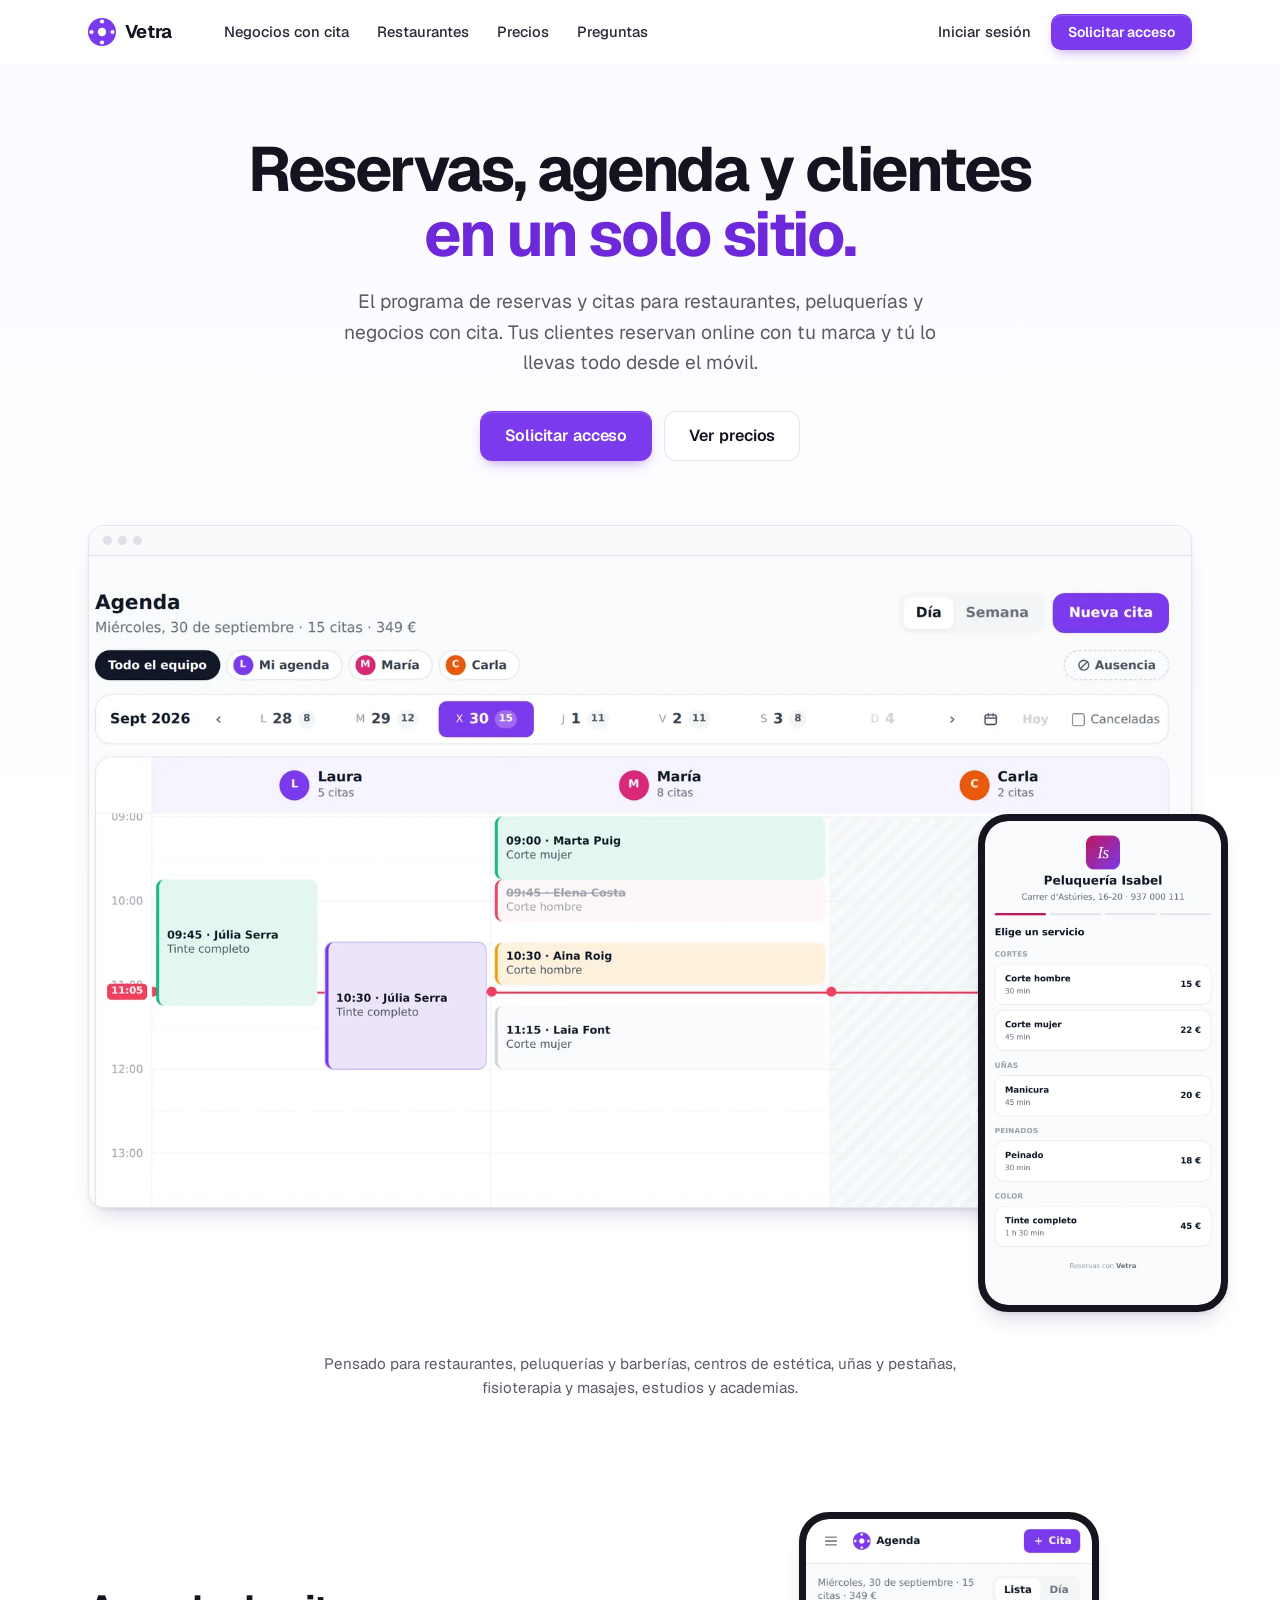
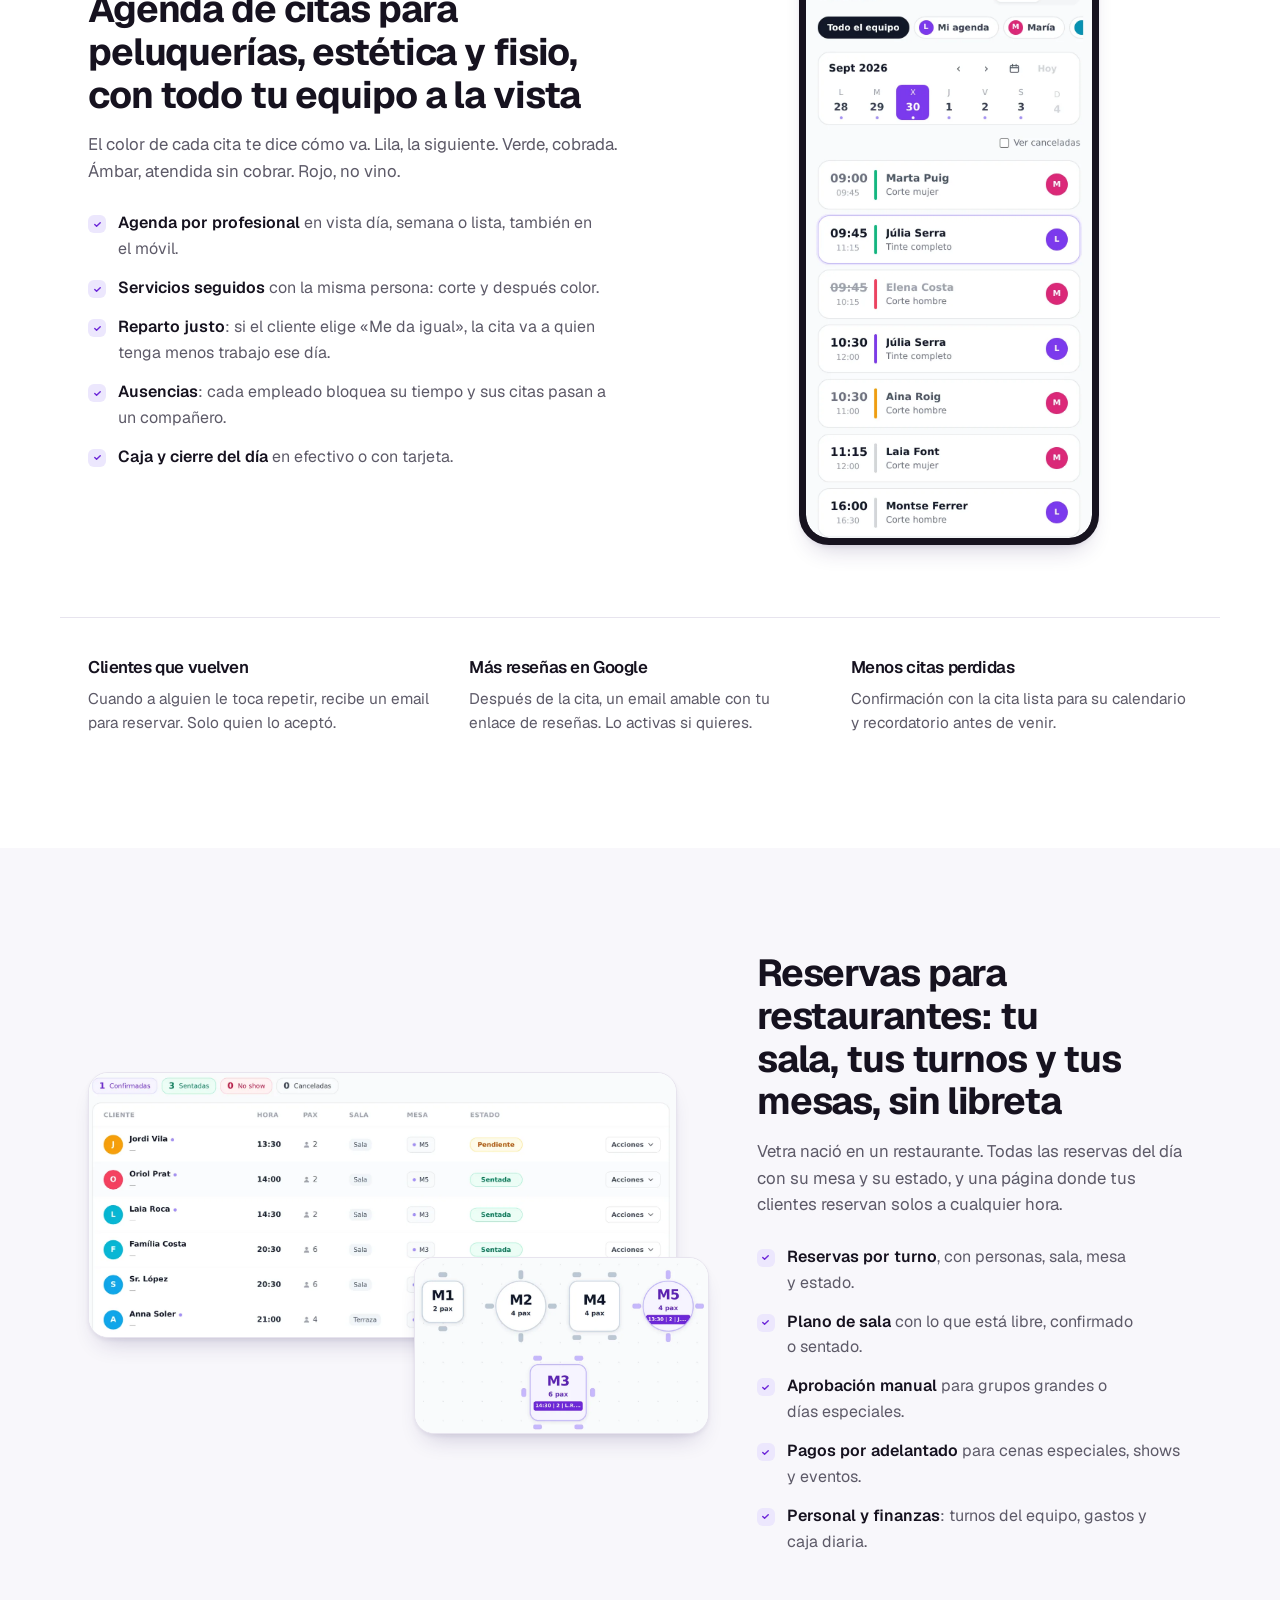
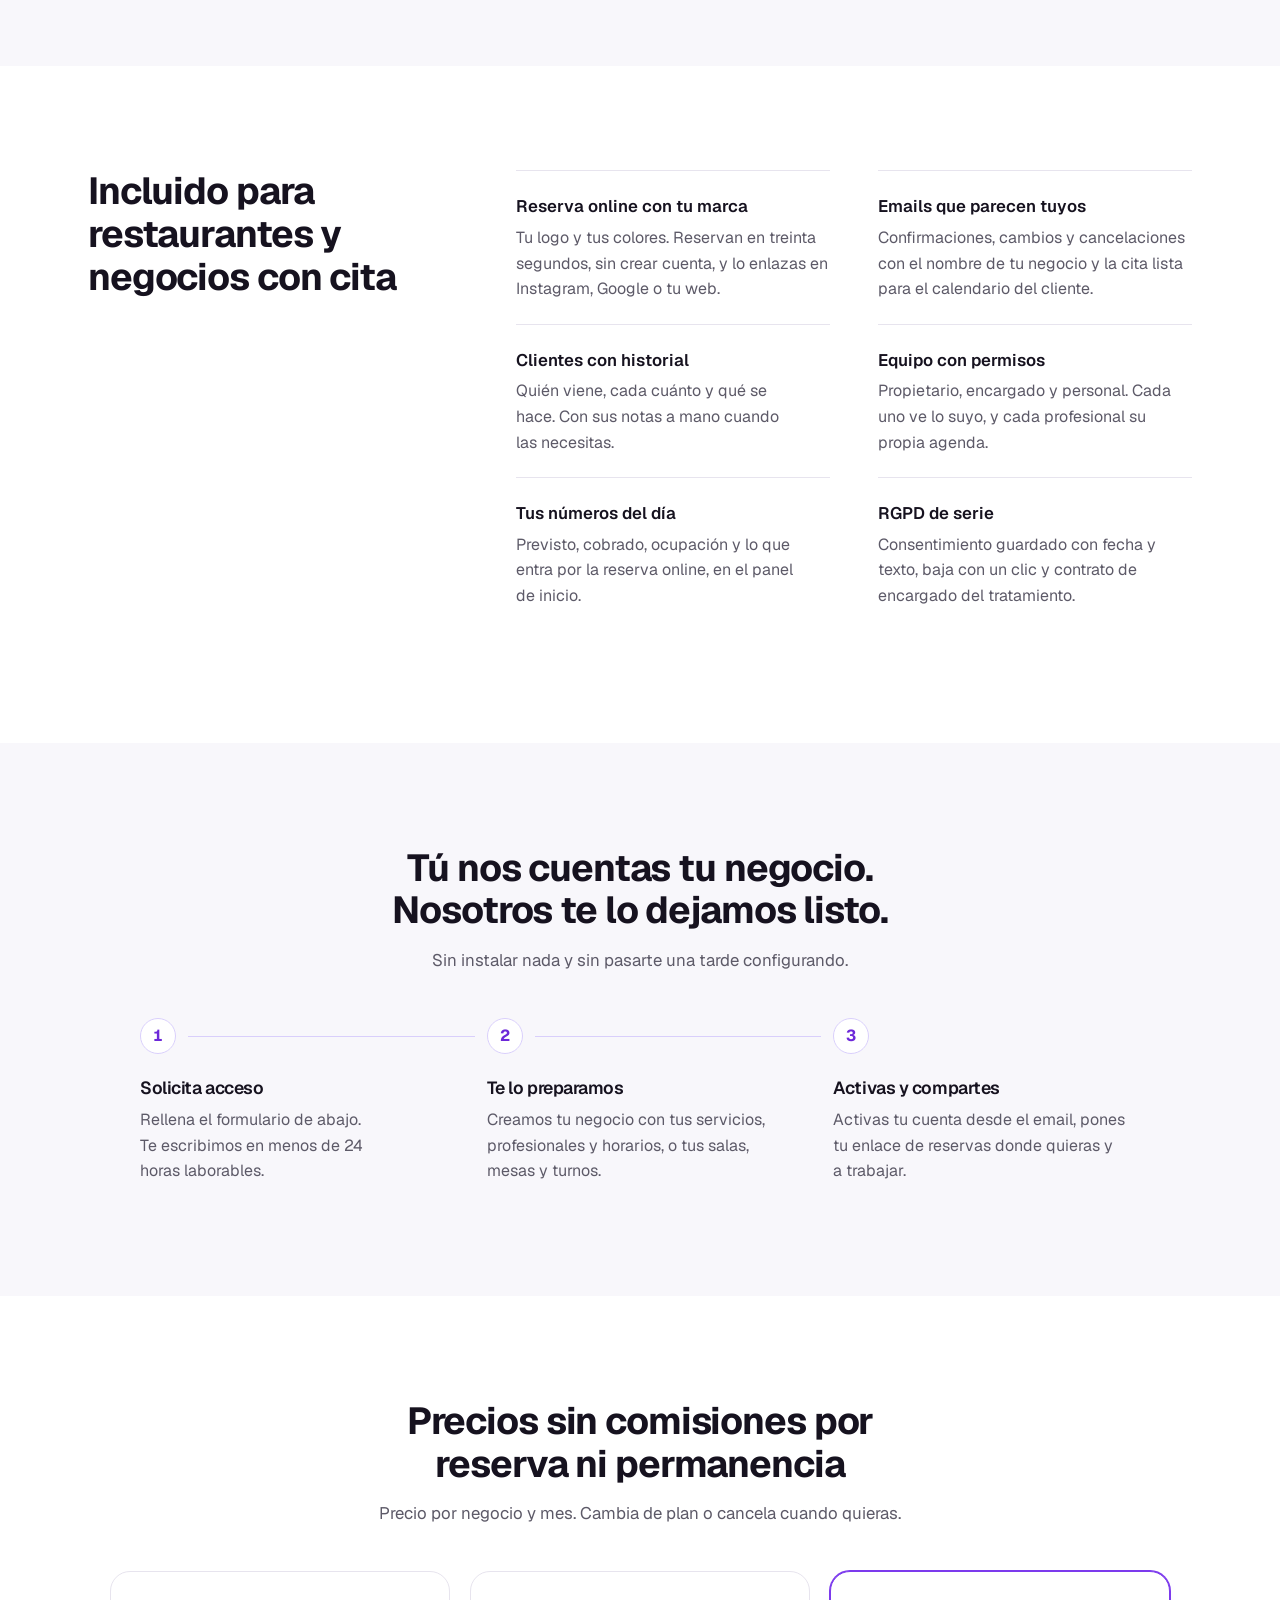
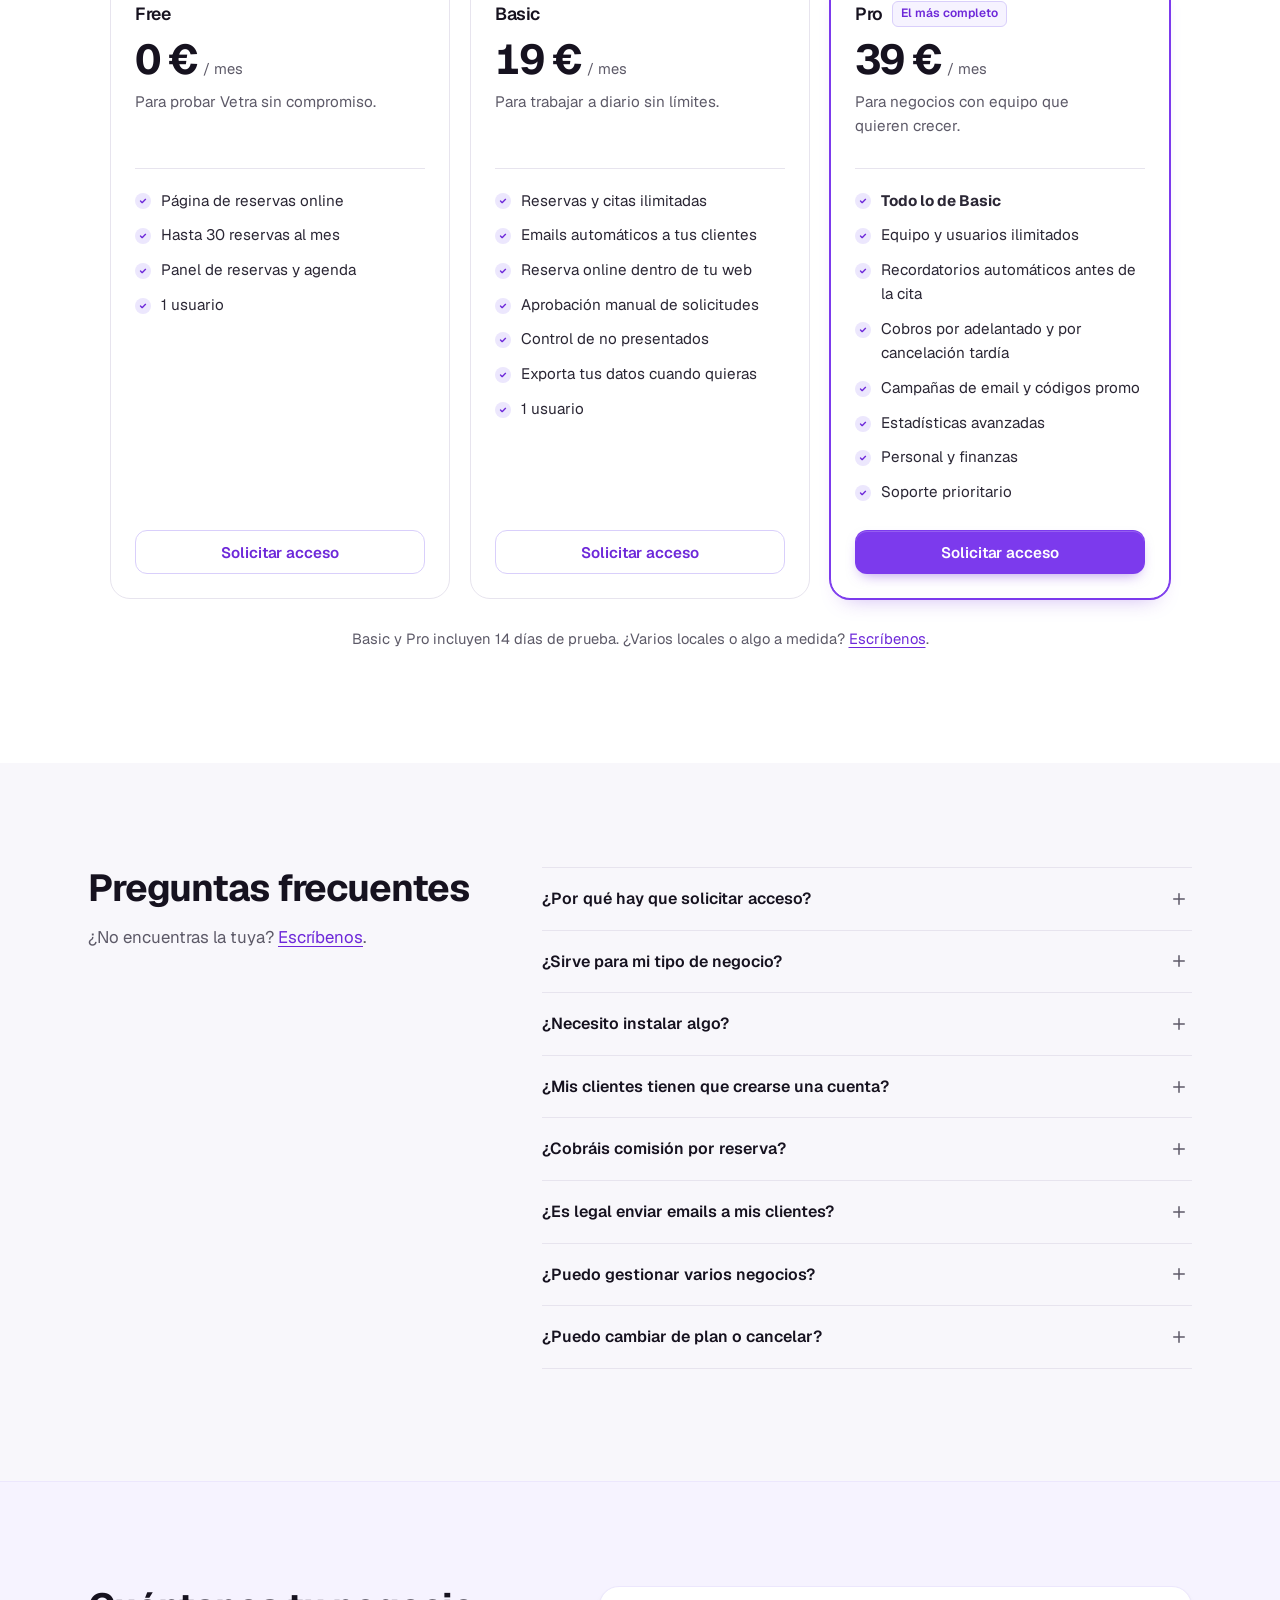
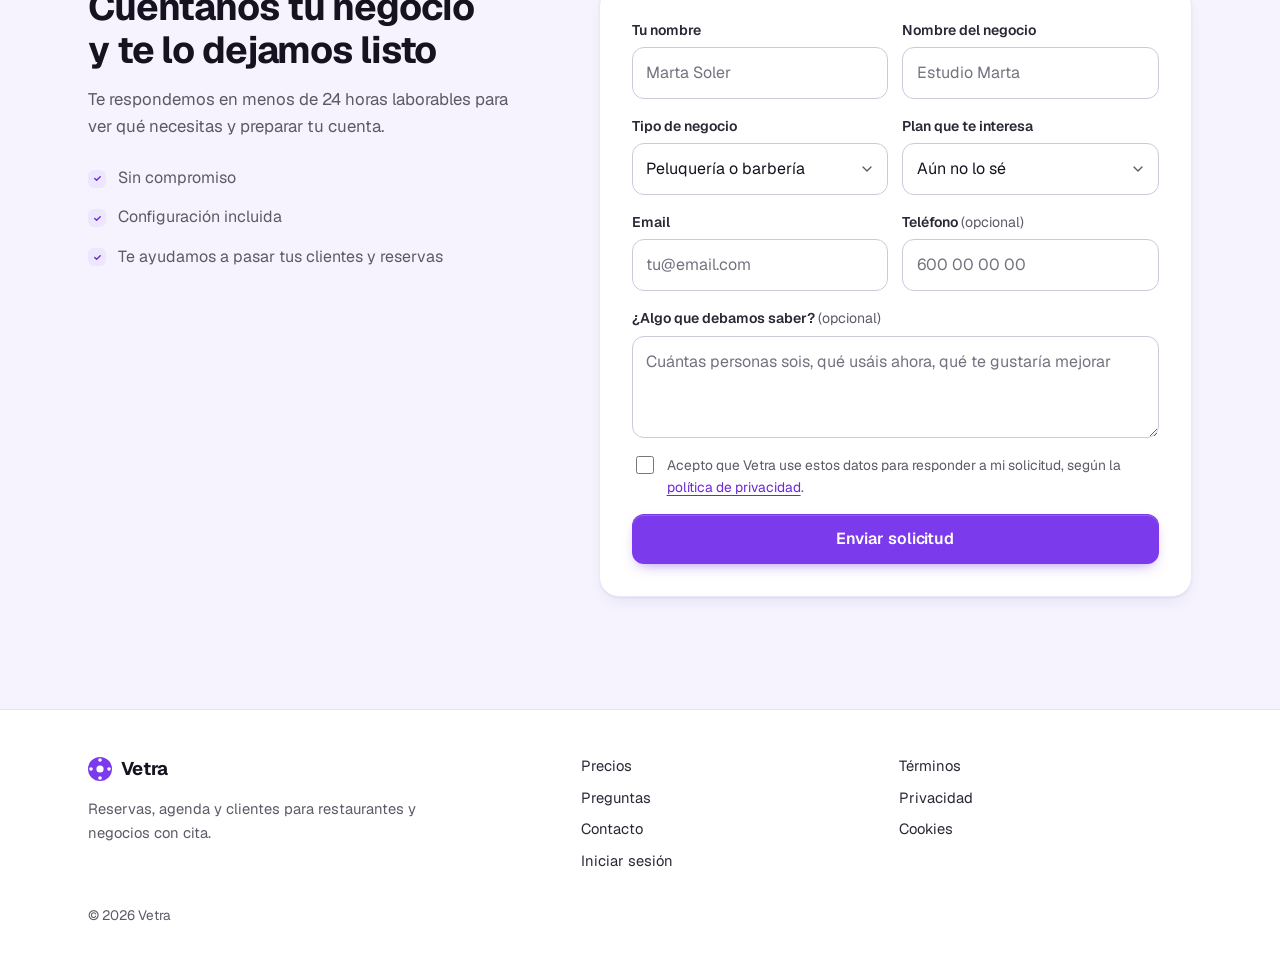
==== commit b066532e: "SEO pass + mobile menu fix - Canonical, og:url and sitemap on www (the apex redirects there); hrefla" ====
--- a/index.html
+++ b/index.html
@@ -3,48 +3,200 @@
 <head>
   <meta charset="UTF-8" />
   <meta name="viewport" content="width=device-width, initial-scale=1.0" />
-  <title>Vetra | Reservas, agenda y clientes para restaurantes y negocios con cita</title>
-  <meta name="description" content="Software de reservas y agenda para restaurantes, peluquerías, centros de estética y cualquier negocio que trabaje con cita. Reserva online con tu marca, recordatorios, clientes y caja. Sin comisiones por reserva." />
+  <title>Software de reservas y citas sin comisiones | Vetra</title>
+  <meta name="description" content="Reservas online para restaurantes y agenda de citas para peluquerías, estética y fisio. Recordatorios, clientes y caja, sin comisiones por reserva." />
   <meta name="robots" content="index, follow" />
-  <link rel="canonical" href="https://vetrareserve.com/" />
+  <link rel="canonical" href="https://www.vetrareserve.com/" />
+  <link rel="alternate" hreflang="es" href="https://www.vetrareserve.com/" />
+  <link rel="alternate" hreflang="x-default" href="https://www.vetrareserve.com/" />
   <meta name="theme-color" content="#ffffff" />
 
   <meta property="og:type" content="website" />
-  <meta property="og:url" content="https://vetrareserve.com/" />
+  <meta property="og:url" content="https://www.vetrareserve.com/" />
   <meta property="og:site_name" content="Vetra" />
-  <meta property="og:title" content="Vetra | Reservas, agenda y clientes en un solo sitio" />
+  <meta property="og:title" content="Vetra: reservas, agenda y clientes en un solo sitio" />
   <meta property="og:description" content="Para restaurantes y negocios con cita. Reserva online con tu marca, recordatorios y clientes. Sin comisiones por reserva." />
-  <meta property="og:image" content="https://vetrareserve.com/og-image.png" />
+  <meta property="og:image" content="https://www.vetrareserve.com/og-image.png" />
   <meta property="og:image:width" content="1200" />
   <meta property="og:image:height" content="630" />
+  <meta property="og:image:alt" content="Agenda de citas de Vetra con las citas del día coloreadas por estado." />
   <meta property="og:locale" content="es_ES" />
   <meta name="twitter:card" content="summary_large_image" />
-  <meta name="twitter:title" content="Vetra | Reservas, agenda y clientes en un solo sitio" />
+  <meta name="twitter:title" content="Vetra: reservas, agenda y clientes en un solo sitio" />
   <meta name="twitter:description" content="Para restaurantes y negocios con cita. Sin comisiones por reserva." />
-  <meta name="twitter:image" content="https://vetrareserve.com/og-image.png" />
-
-  <link rel="preconnect" href="https://fonts.googleapis.com" />
-  <link rel="preconnect" href="https://fonts.gstatic.com" crossorigin />
-  <link href="https://fonts.googleapis.com/css2?family=Geist:wght@400;500;600;700&display=swap" rel="stylesheet" />
+  <meta name="twitter:image" content="https://www.vetrareserve.com/og-image.png" />
+  <meta name="twitter:image:alt" content="Agenda de citas de Vetra con las citas del día coloreadas por estado." />
+
+  <link rel="preload" href="/fonts/geist.woff2" as="font" type="font/woff2" crossorigin />
   <link rel="preload" as="image" href="/img/agenda-dia.webp" type="image/webp" fetchpriority="high" />
   <link rel="stylesheet" href="/site.css" />
-  <link rel="icon" href="/logo.svg" />
+  <link rel="icon" href="/favicon.svg" type="image/svg+xml" />
+  <link rel="icon" href="/favicon-32.png" sizes="32x32" type="image/png" />
+  <link rel="apple-touch-icon" href="/apple-touch-icon.png" />
+  <link rel="manifest" href="/site.webmanifest" />
 
   <script type="application/ld+json">
-  {
-    "@context": "https://schema.org",
-    "@type": "SoftwareApplication",
-    "name": "Vetra",
-    "url": "https://vetrareserve.com/",
-    "applicationCategory": "BusinessApplication",
-    "operatingSystem": "Web",
-    "description": "Reservas, agenda, clientes y caja para restaurantes y negocios con cita.",
-    "offers": [
-      { "@type": "Offer", "name": "Free", "price": "0", "priceCurrency": "EUR" },
-      { "@type": "Offer", "name": "Basic", "price": "19", "priceCurrency": "EUR" },
-      { "@type": "Offer", "name": "Pro", "price": "39", "priceCurrency": "EUR" }
-    ]
-  }
+{
+  "@context": "https://schema.org",
+  "@graph": [
+    {
+      "@type": "Organization",
+      "@id": "https://www.vetrareserve.com/#org",
+      "name": "Vetra",
+      "url": "https://www.vetrareserve.com/",
+      "logo": {
+        "@type": "ImageObject",
+        "url": "https://www.vetrareserve.com/icon-512.png",
+        "width": 512,
+        "height": 512
+      },
+      "contactPoint": {
+        "@type": "ContactPoint",
+        "contactType": "customer support",
+        "url": "https://www.vetrareserve.com/contact",
+        "availableLanguage": [
+          "es"
+        ]
+      }
+    },
+    {
+      "@type": "WebSite",
+      "@id": "https://www.vetrareserve.com/#website",
+      "url": "https://www.vetrareserve.com/",
+      "name": "Vetra",
+      "inLanguage": "es-ES",
+      "publisher": {
+        "@id": "https://www.vetrareserve.com/#org"
+      }
+    },
+    {
+      "@type": "SoftwareApplication",
+      "@id": "https://www.vetrareserve.com/#app",
+      "name": "Vetra",
+      "url": "https://www.vetrareserve.com/",
+      "applicationCategory": "BusinessApplication",
+      "applicationSubCategory": "Software de reservas y agenda de citas",
+      "operatingSystem": "Web, iOS, Android",
+      "inLanguage": "es-ES",
+      "description": "Reservas online, agenda de citas, clientes y caja para restaurantes y negocios con cita, sin comisiones por reserva.",
+      "screenshot": [
+        "https://www.vetrareserve.com/img/agenda-dia.webp",
+        "https://www.vetrareserve.com/img/reserva-online.webp",
+        "https://www.vetrareserve.com/img/restaurante-reservas.webp"
+      ],
+      "featureList": [
+        "Reserva online con la marca del negocio",
+        "Agenda de citas por profesional",
+        "Reservas por turno, sala y mesa",
+        "Plano de sala",
+        "Recordatorios y emails automáticos",
+        "Clientes con historial",
+        "Caja y cierre del día",
+        "Equipo con permisos",
+        "Cumplimiento RGPD"
+      ],
+      "publisher": {
+        "@id": "https://www.vetrareserve.com/#org"
+      },
+      "offers": [
+        {
+          "@type": "Offer",
+          "name": "Free",
+          "price": "0",
+          "priceCurrency": "EUR",
+          "url": "https://www.vetrareserve.com/#precios",
+          "category": "subscription"
+        },
+        {
+          "@type": "Offer",
+          "name": "Basic",
+          "price": "19",
+          "priceCurrency": "EUR",
+          "url": "https://www.vetrareserve.com/#precios",
+          "category": "subscription"
+        },
+        {
+          "@type": "Offer",
+          "name": "Pro",
+          "price": "39",
+          "priceCurrency": "EUR",
+          "url": "https://www.vetrareserve.com/#precios",
+          "category": "subscription"
+        }
+      ]
+    },
+    {
+      "@type": "FAQPage",
+      "@id": "https://www.vetrareserve.com/#faq",
+      "mainEntity": [
+        {
+          "@type": "Question",
+          "name": "¿Por qué hay que solicitar acceso?",
+          "acceptedAnswer": {
+            "@type": "Answer",
+            "text": "Porque preferimos dejarte Vetra funcionando desde el primer día. Hablamos contigo, configuramos tu negocio (servicios y horarios, o salas y mesas) y te enviamos la invitación para activar tu cuenta."
+          }
+        },
+        {
+          "@type": "Question",
+          "name": "¿Sirve para mi tipo de negocio?",
+          "acceptedAnswer": {
+            "@type": "Answer",
+            "text": "Si trabajas con reservas o citas, casi seguro que sí: restaurantes, peluquerías, barberías, estética, uñas, fisioterapia, masajes, estudios. Si tienes dudas, cuéntanos cómo trabajas en el formulario."
+          }
+        },
+        {
+          "@type": "Question",
+          "name": "¿Necesito instalar algo?",
+          "acceptedAnswer": {
+            "@type": "Answer",
+            "text": "No. Vetra funciona en el navegador del ordenador, la tablet y el móvil. Si quieres, la añades a la pantalla de inicio del móvil como una app más."
+          }
+        },
+        {
+          "@type": "Question",
+          "name": "¿Mis clientes tienen que crearse una cuenta?",
+          "acceptedAnswer": {
+            "@type": "Answer",
+            "text": "No. Eligen servicio, día y hora y dejan su nombre y contacto. Reciben un email de confirmación con tu nombre y un enlace para cancelar si lo necesitan."
+          }
+        },
+        {
+          "@type": "Question",
+          "name": "¿Cobráis comisión por reserva?",
+          "acceptedAnswer": {
+            "@type": "Answer",
+            "text": "No. Pagas tu plan mensual y ya está, recibas diez reservas o mil."
+          }
+        },
+        {
+          "@type": "Question",
+          "name": "¿Es legal enviar emails a mis clientes?",
+          "acceptedAnswer": {
+            "@type": "Answer",
+            "text": "Sí, a los que lo aceptan. Vetra guarda cuándo y con qué texto aceptó cada cliente, y cada email de promociones o de seguimiento lleva un enlace para darse de baja con un clic."
+          }
+        },
+        {
+          "@type": "Question",
+          "name": "¿Puedo gestionar varios negocios?",
+          "acceptedAnswer": {
+            "@type": "Answer",
+            "text": "Sí, con un mismo usuario, y cambias de uno a otro desde tu perfil."
+          }
+        },
+        {
+          "@type": "Question",
+          "name": "¿Puedo cambiar de plan o cancelar?",
+          "acceptedAnswer": {
+            "@type": "Answer",
+            "text": "Cuando quieras, sin permanencia ni penalizaciones. Si cancelas, pasas al plan gratuito al terminar el periodo pagado y tus datos siguen siendo tuyos."
+          }
+        }
+      ]
+    }
+  ]
+}
   </script>
 </head>
 <body>
@@ -86,7 +238,7 @@
 <section class="hero">
   <div class="wrap hero-copy">
     <h1>Reservas, agenda y clientes <span>en un solo sitio.</span></h1>
-    <p class="lead">Para restaurantes y negocios con cita. Tus clientes reservan online con tu marca y tú lo llevas todo desde el móvil.</p>
+    <p class="lead">El programa de reservas y citas para restaurantes, peluquerías y negocios con cita. Tus clientes reservan online con tu marca y tú lo llevas todo desde el móvil.</p>
     <div class="hero-ctas">
       <a href="#acceso" class="btn btn-primary btn-lg">Solicitar acceso</a>
       <a href="#precios" class="btn btn-ghost btn-lg">Ver precios</a>
@@ -99,7 +251,7 @@
            alt="Agenda de Vetra de una peluquería: una columna por profesional y cada cita coloreada según su estado." />
     </figure>
     <figure class="shot shot-phone">
-      <img src="/img/reserva-online.webp" width="780" height="1600" fetchpriority="high"
+      <img src="/img/reserva-online.webp" width="780" height="1600" decoding="async"
            alt="Página de reserva online de la peluquería en el móvil: el cliente elige el servicio y ve precio y duración." />
     </figure>
   </div>
@@ -110,7 +262,7 @@
 <section class="section" id="citas">
   <div class="wrap split">
     <div class="split-copy">
-      <h2>Negocios con cita: la agenda de todo tu equipo, clara de un vistazo</h2>
+      <h2>Agenda de citas para peluquerías, estética y fisio, con todo tu equipo a la vista</h2>
       <p class="section-lead">El color de cada cita te dice cómo va. Lila, la siguiente. Verde, cobrada. Ámbar, atendida sin cobrar. Rojo, no vino.</p>
       <ul class="checks">
         <li><b>Agenda por profesional</b> en vista día, semana o lista, también en el móvil.</li>
@@ -145,7 +297,7 @@
 <section class="section section-tint" id="restaurantes">
   <div class="wrap split reverse">
     <div class="split-copy">
-      <h2>Restaurantes: tu sala, tus turnos y tus reservas, sin libreta</h2>
+      <h2>Reservas para restaurantes: tu sala, tus turnos y tus mesas, sin libreta</h2>
       <p class="section-lead">Vetra nació en un restaurante. Todas las reservas del día con su mesa y su estado, y una página donde tus clientes reservan solos a cualquier hora.</p>
       <ul class="checks">
         <li><b>Reservas por turno</b>, con personas, sala, mesa y estado.</li>
@@ -171,7 +323,7 @@
 <!-- What both get -->
 <section class="section" id="funciones">
   <div class="wrap shared">
-    <h2>Lo que tienen los dos</h2>
+    <h2>Incluido para restaurantes y negocios con cita</h2>
     <dl class="shared-list">
       <div>
         <dt>Reserva online con tu marca</dt>
@@ -229,7 +381,7 @@
 <section class="section" id="precios">
   <div class="wrap">
     <div class="section-head">
-      <h2>Sin comisiones por reserva. Sin permanencia.</h2>
+      <h2>Precios sin comisiones por reserva ni permanencia</h2>
       <p class="section-lead">Precio por negocio y mes. Cambia de plan o cancela cuando quieras.</p>
     </div>
     <div class="plans">
--- a/site.css
+++ b/site.css
@@ -1,4 +1,13 @@
-/* Vetra home. Mobile first. Legal and contact pages still use style.css. */
+/* Vetra site (home, contact, legal). Mobile first. */
+
+/* Geist, self-hosted (SIL OFL 1.1, see /fonts/OFL.txt) */
+@font-face {
+  font-family: 'Geist';
+  src: url('/fonts/geist.woff2') format('woff2');
+  font-weight: 100 900;
+  font-style: normal;
+  font-display: swap;
+}
 
 :root {
   --violet: #6d28d9;          /* brand, AA on white for text */
@@ -92,7 +101,9 @@
 .nav-toggle span { width: 18px; height: 2px; background: var(--ink); border-radius: 2px; transition: transform .2s var(--ease-out); }
 .nav-toggle.open span:first-child { transform: translateY(3.5px) rotate(45deg); }
 .nav-toggle.open span:last-child { transform: translateY(-3.5px) rotate(-45deg); }
-.mobile-nav { position: fixed; inset: 64px 0 0 0; background: #fff; padding: .5rem 16px 2rem; display: flex; flex-direction: column; overflow-y: auto; }
+/* backdrop-filter makes .nav the containing block of fixed children: drop it while the menu is open */
+body.menu-open .nav { backdrop-filter: none; -webkit-backdrop-filter: none; background: #fff; border-bottom-color: var(--line); }
+.mobile-nav { position: fixed; inset: 64px 0 0 0; height: calc(100dvh - 64px); z-index: 60; background: #fff; padding: .5rem 16px 2rem; display: flex; flex-direction: column; overflow-y: auto; }
 .mobile-nav a { padding: 1rem .25rem; border-bottom: 1px solid var(--line); color: var(--ink); font-weight: 600; font-size: 1.05rem; text-decoration: none; }
 .mobile-nav a.btn { margin-top: 1.25rem; border-bottom: 0; color: #fff; padding: 1rem; }
 @media (min-width: 960px) {
@@ -291,3 +302,25 @@
   html { scroll-behavior: auto; }
   .btn, .nav-toggle span, .faq summary::after { transition: none; }
 }
+
+/* ── Content pages (contact, legal) ─────────────────────────────── */
+.page { padding: 48px 0 88px; }
+.page-narrow { max-width: 760px; }
+.page h1 { font-size: clamp(1.9rem, 5vw, 2.6rem); line-height: 1.1; font-weight: 700; letter-spacing: -0.035em; }
+.page-meta { color: var(--muted); margin-top: .6rem; font-size: .95rem; }
+.contact-form { margin-top: 32px; }
+.form-ok h2 { font-size: 1.3rem; font-weight: 600; margin: 14px 0 6px; }
+.prose { margin-top: 32px; color: var(--text); }
+.prose h2 { font-size: 1.25rem; font-weight: 600; letter-spacing: -0.015em; margin: 2.2rem 0 .7rem; }
+.prose h3 { font-size: 1.05rem; font-weight: 600; margin: 1.6rem 0 .5rem; }
+.prose p, .prose ul, .prose ol, .prose table { margin: 0 0 1rem; }
+.prose ul, .prose ol { padding-left: 1.3rem; }
+.prose ul { list-style: disc; }
+.prose ol { list-style: decimal; }
+.prose li { margin-bottom: .4rem; }
+.prose li::marker { color: var(--violet); }
+.prose hr { border: 0; border-top: 1px solid var(--line); margin: 2rem 0; }
+.prose table { width: 100%; border-collapse: collapse; font-size: .92rem; display: block; overflow-x: auto; }
+.prose th, .prose td { text-align: left; padding: .6rem .7rem; border-bottom: 1px solid var(--line); vertical-align: top; }
+.prose th { font-weight: 600; color: var(--ink); }
+.prose code { font-size: .9em; background: var(--tint); padding: 1px 5px; border-radius: 5px; }
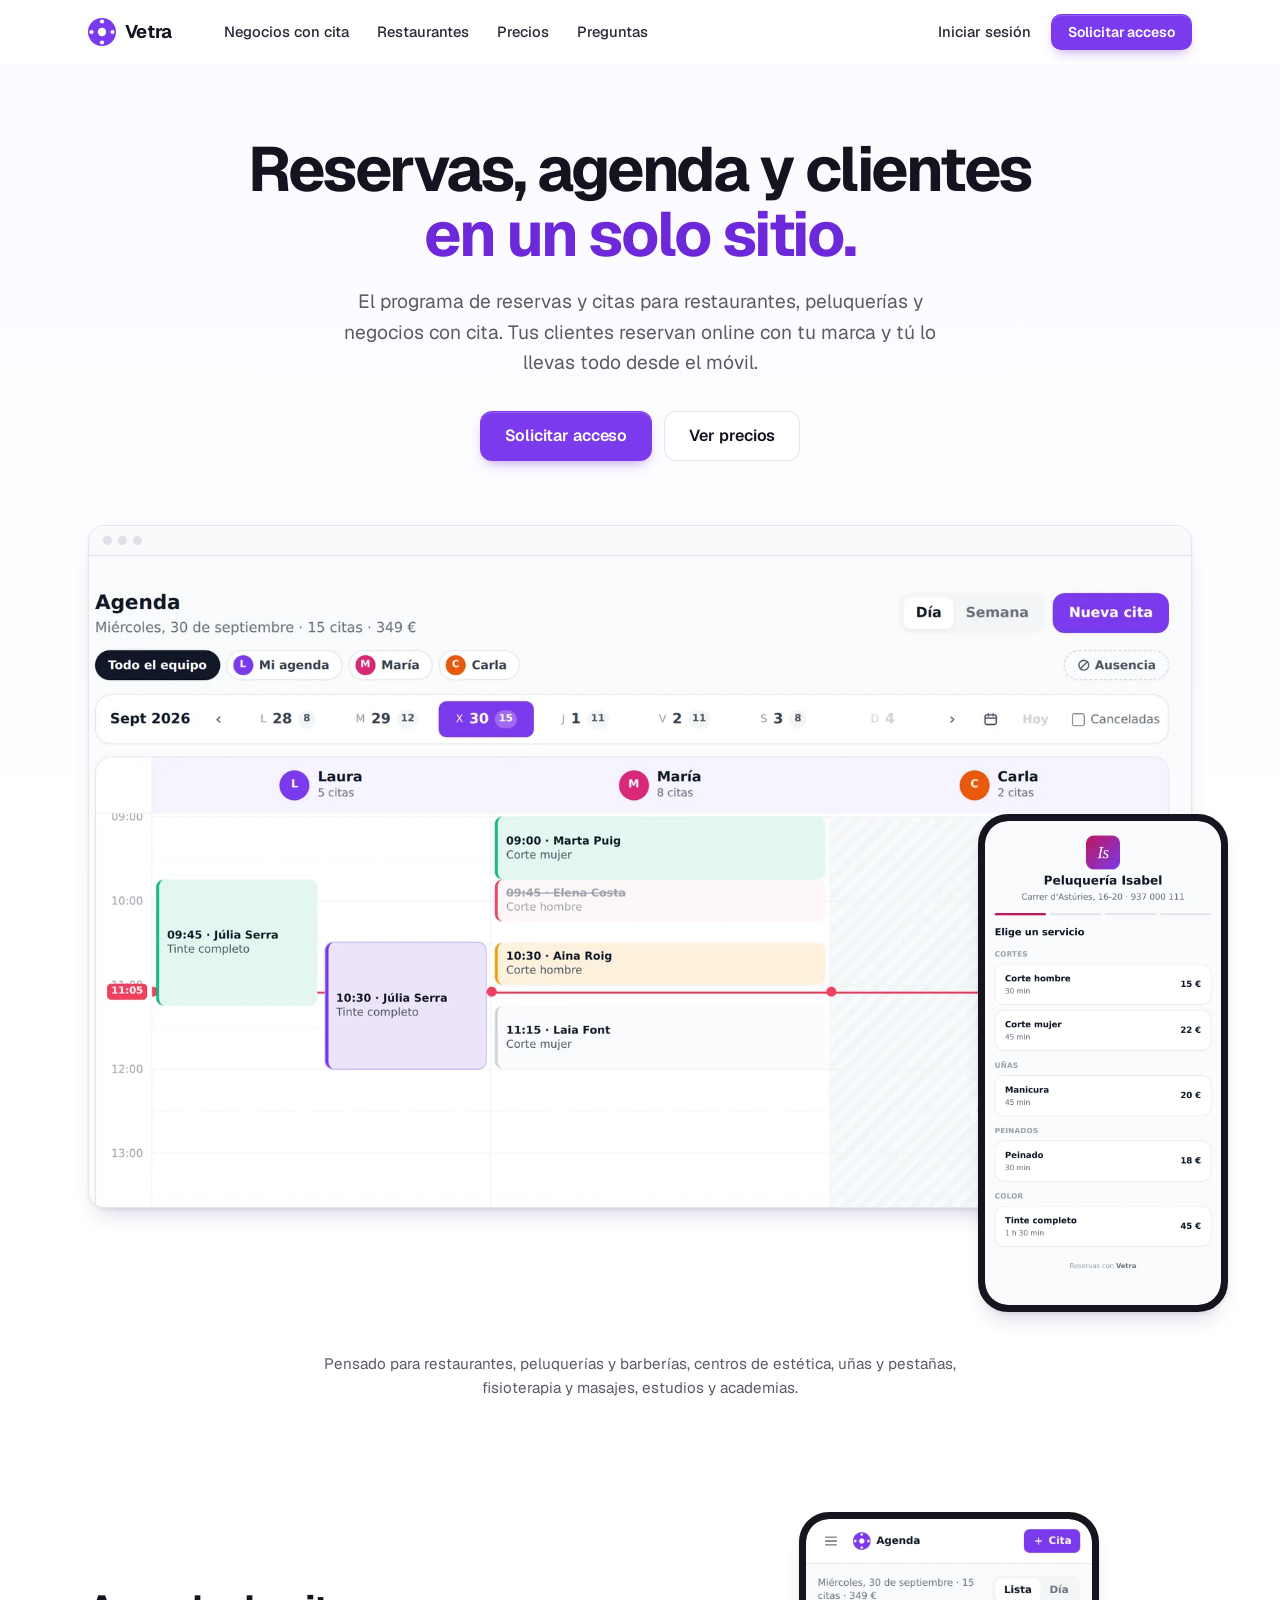
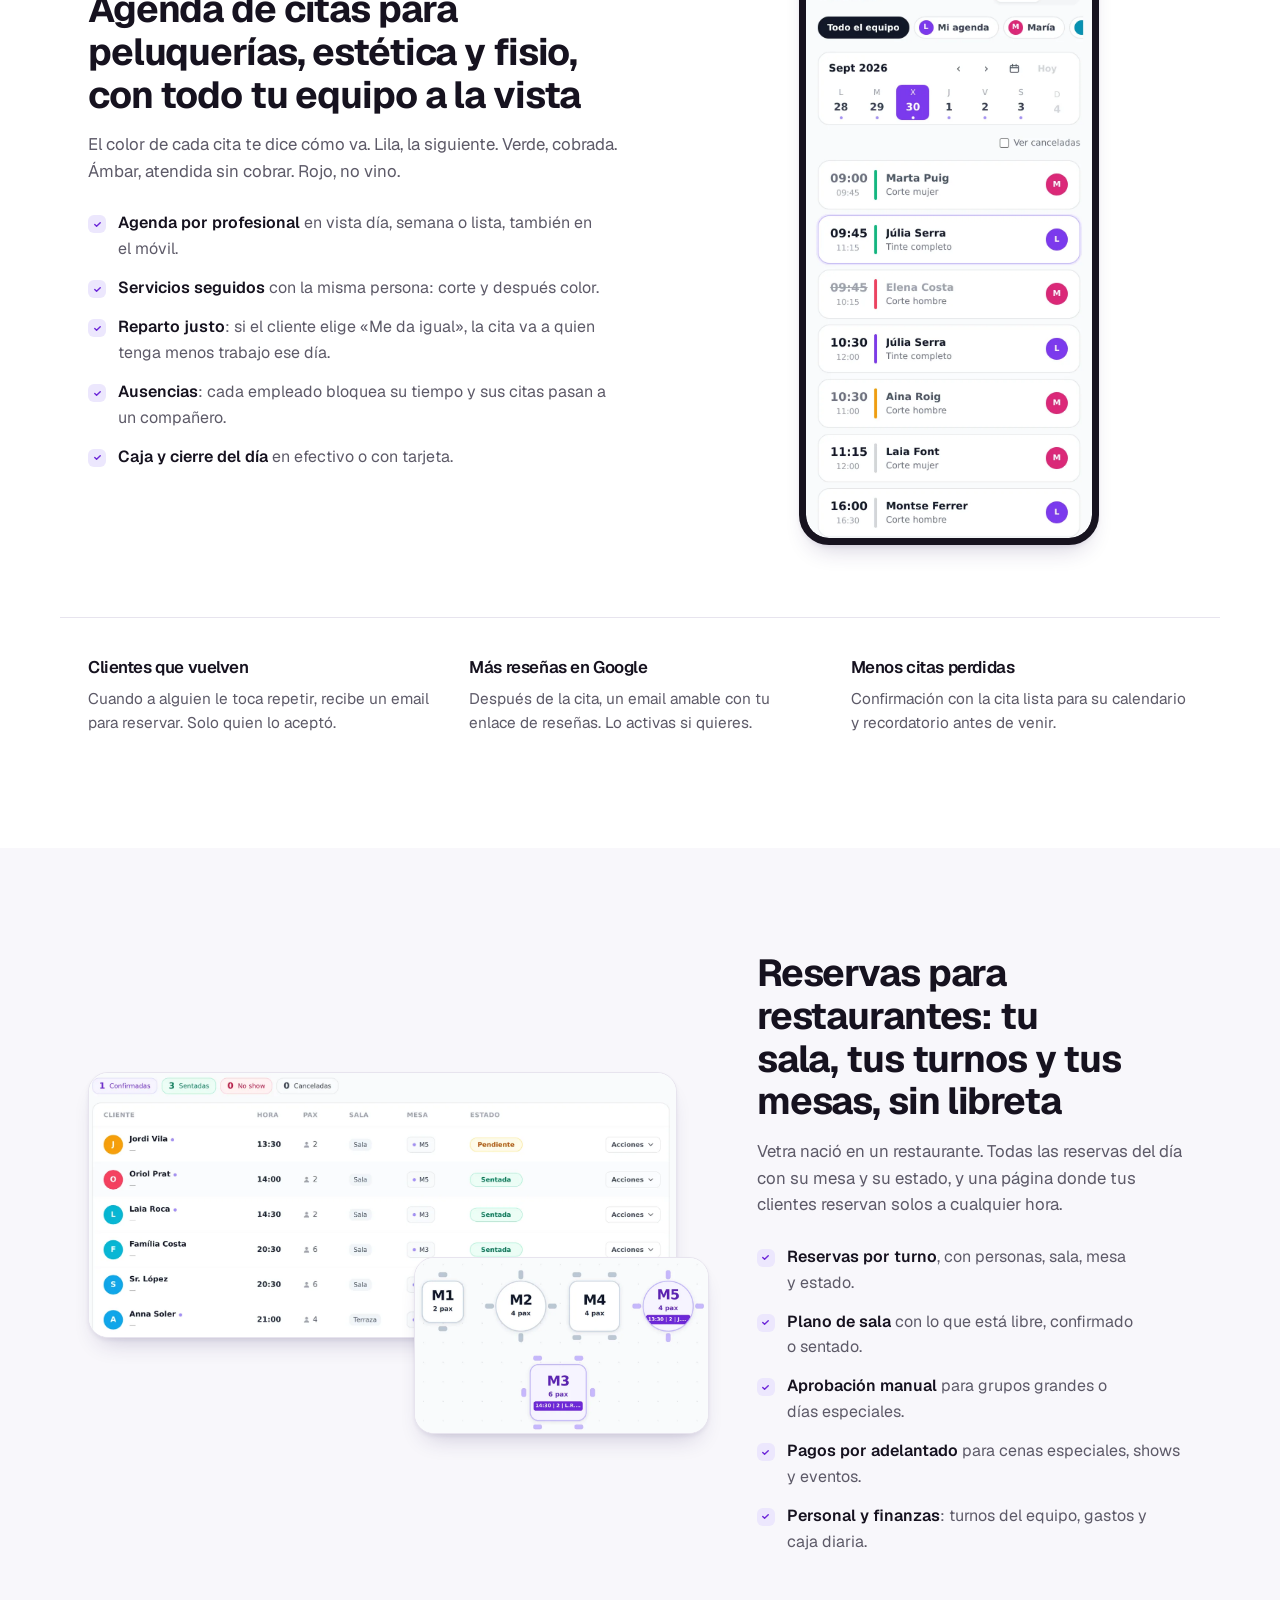
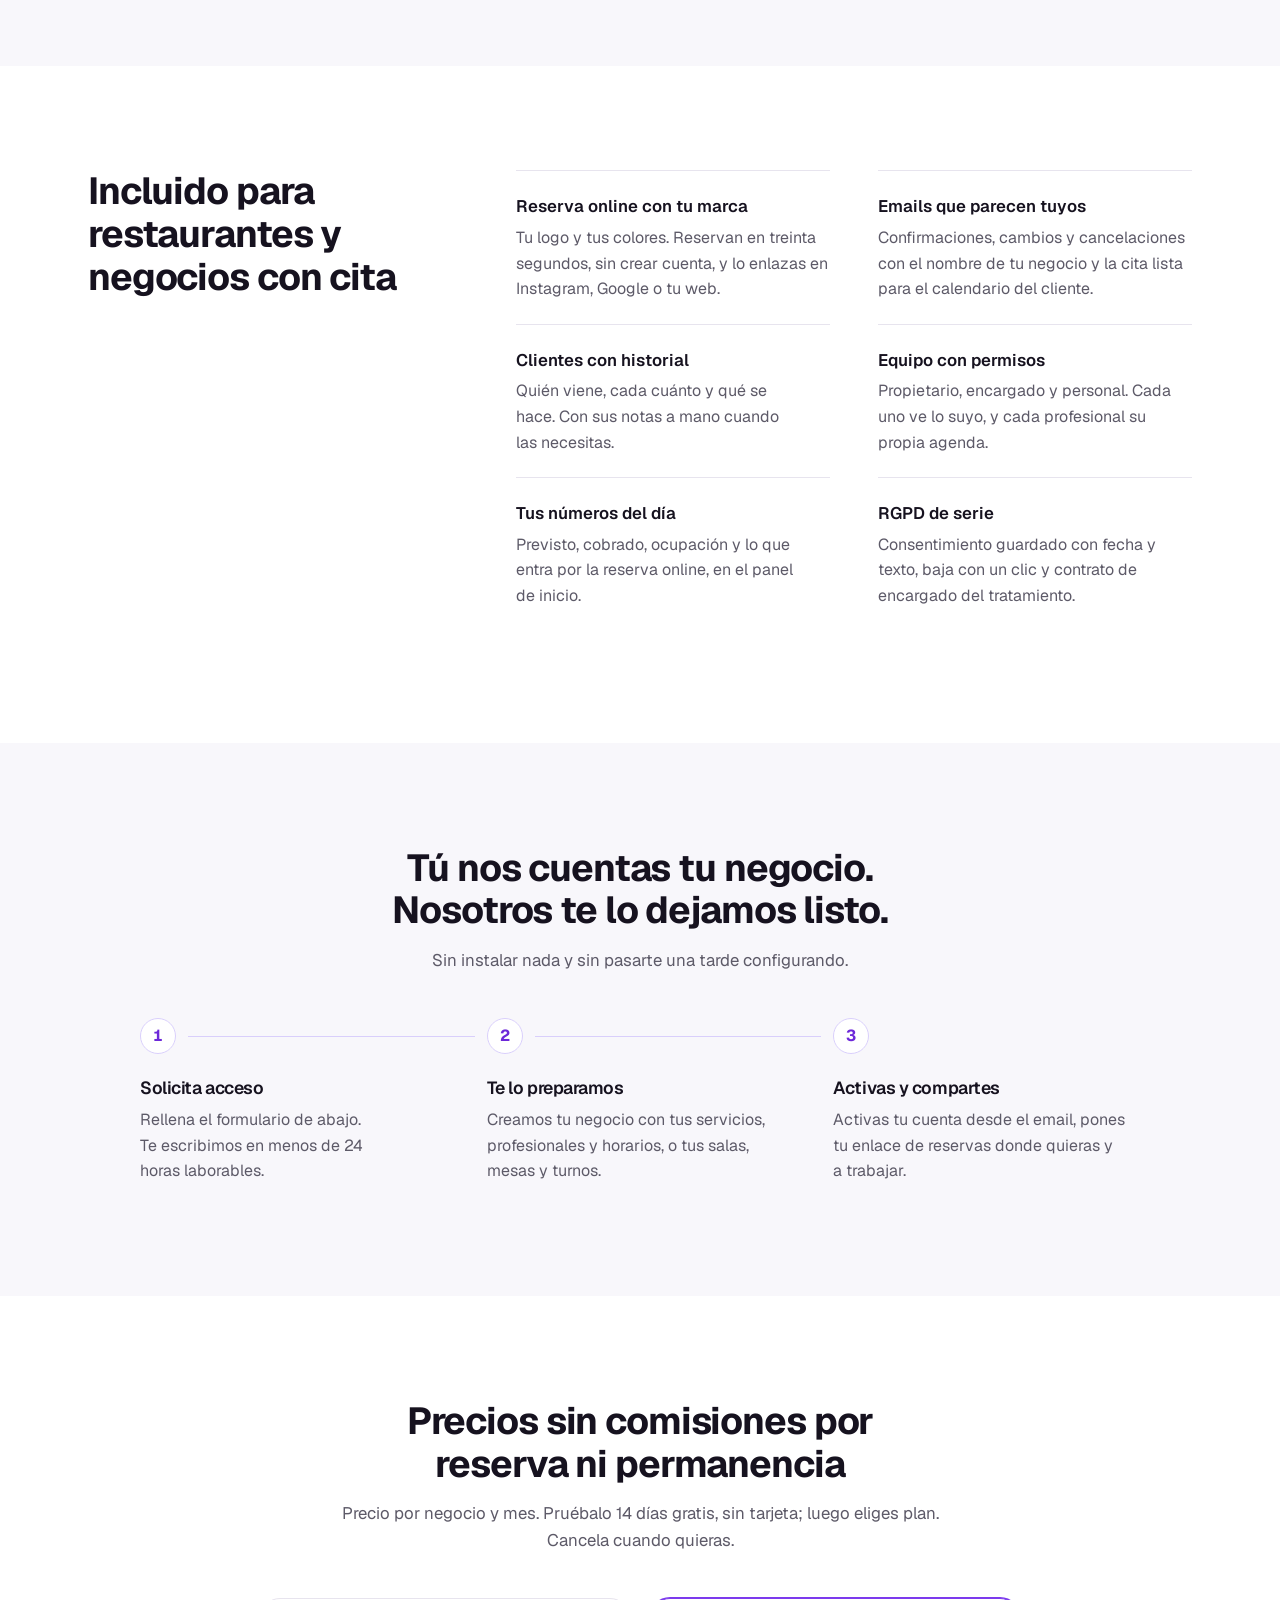
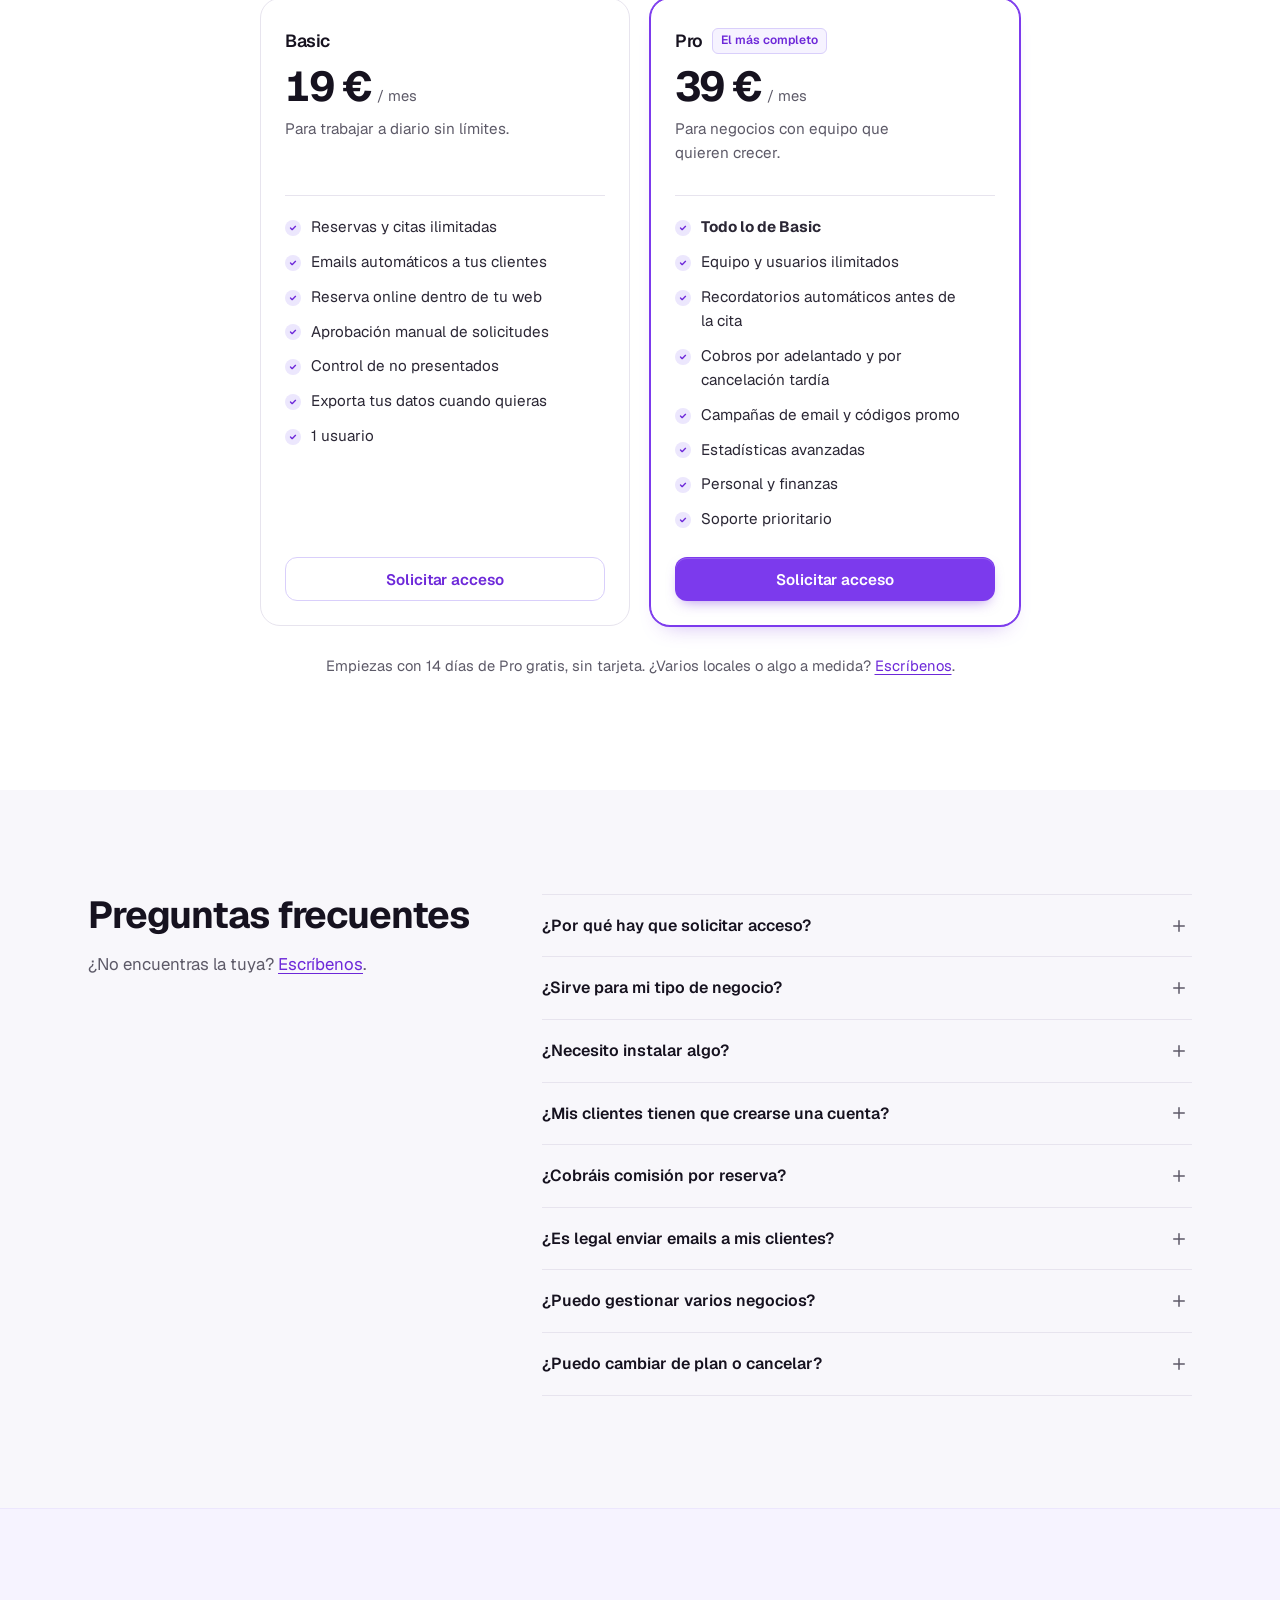
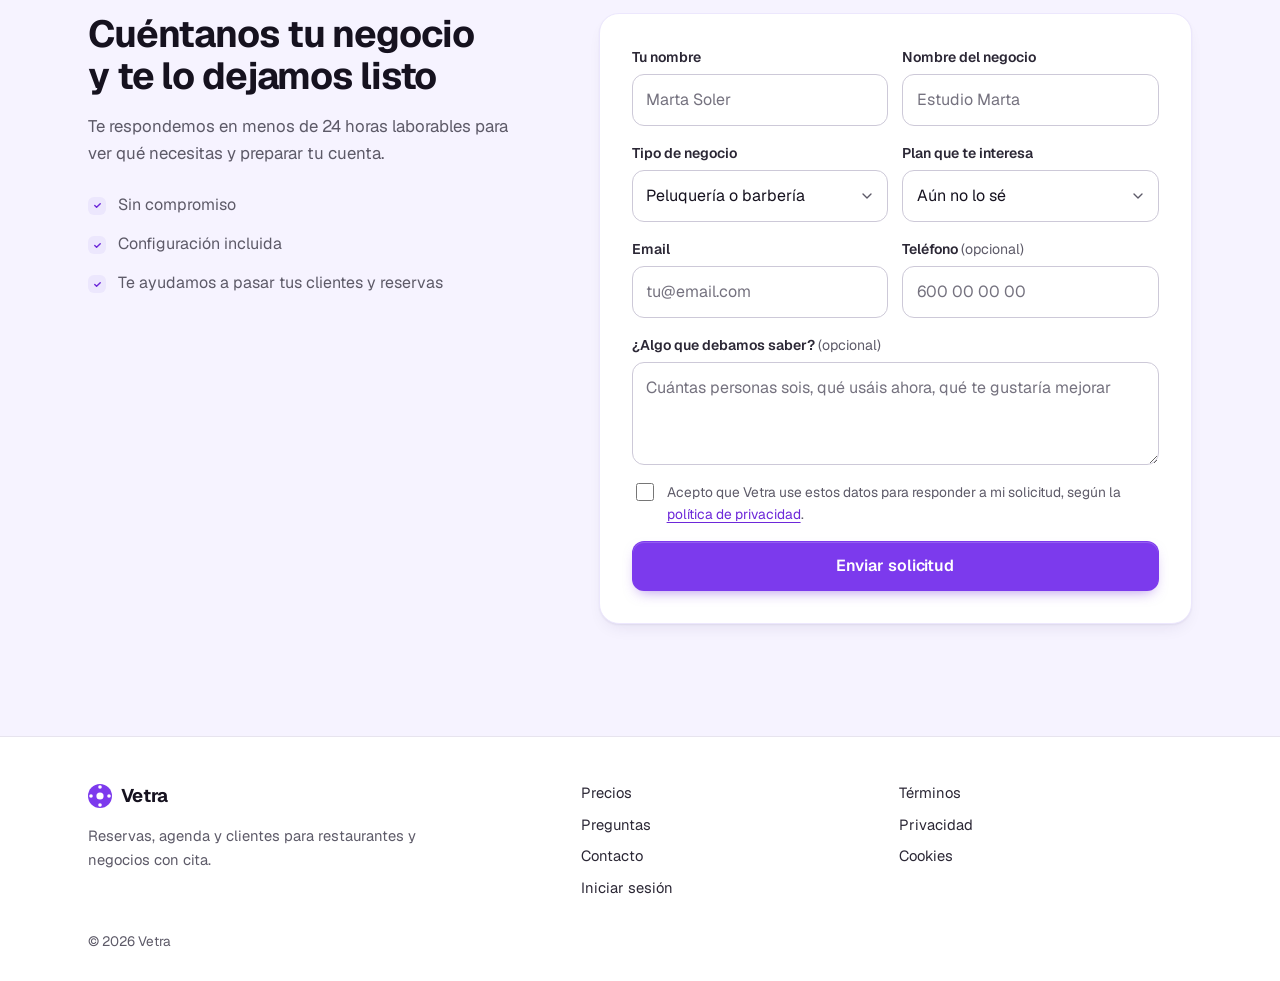
==== commit b7f2444e: "Precios: sin plan Free; 14 días de Pro gratis sin tarjeta Co-Authored-By: Claude Opus 5.5 <noreply@a" ====
--- a/index.html
+++ b/index.html
@@ -101,14 +101,6 @@
       "offers": [
         {
           "@type": "Offer",
-          "name": "Free",
-          "price": "0",
-          "priceCurrency": "EUR",
-          "url": "https://www.vetrareserve.com/#precios",
-          "category": "subscription"
-        },
-        {
-          "@type": "Offer",
           "name": "Basic",
           "price": "19",
           "priceCurrency": "EUR",
@@ -382,23 +374,9 @@
   <div class="wrap">
     <div class="section-head">
       <h2>Precios sin comisiones por reserva ni permanencia</h2>
-      <p class="section-lead">Precio por negocio y mes. Cambia de plan o cancela cuando quieras.</p>
+      <p class="section-lead">Precio por negocio y mes. Pruébalo 14 días gratis, sin tarjeta; luego eliges plan. Cancela cuando quieras.</p>
     </div>
     <div class="plans">
-      <article class="plan">
-        <div class="plan-top">
-          <h3>Free</h3>
-          <p class="price"><b>0 €</b><span>/ mes</span></p>
-          <p class="plan-for">Para probar Vetra sin compromiso.</p>
-        </div>
-        <ul>
-          <li>Página de reservas online</li>
-          <li>Hasta 30 reservas al mes</li>
-          <li>Panel de reservas y agenda</li>
-          <li>1 usuario</li>
-        </ul>
-        <a href="#acceso" class="btn btn-outline js-plan" data-plan="Free">Solicitar acceso</a>
-      </article>
       <article class="plan">
         <div class="plan-top">
           <h3>Basic</h3>
@@ -435,7 +413,7 @@
         <a href="#acceso" class="btn btn-primary js-plan" data-plan="Pro">Solicitar acceso</a>
       </article>
     </div>
-    <p class="plans-note">Basic y Pro incluyen 14 días de prueba. ¿Varios locales o algo a medida? <a href="#acceso">Escríbenos</a>.</p>
+    <p class="plans-note">Empiezas con 14 días de Pro gratis, sin tarjeta. ¿Varios locales o algo a medida? <a href="#acceso">Escríbenos</a>.</p>
   </div>
 </section>
 
@@ -516,7 +494,6 @@
           <label>Plan que te interesa
             <select name="plan">
               <option value="">Aún no lo sé</option>
-              <option>Free</option>
               <option>Basic</option>
               <option>Pro</option>
             </select>
--- a/site.css
+++ b/site.css
@@ -213,7 +213,7 @@
 }
 
 /* ── Pricing ─────────────────────────────── */
-.plans { display: grid; gap: 16px; max-width: 1060px; margin: 0 auto; }
+.plans { display: grid; gap: 16px; max-width: 760px; margin: 0 auto; }
 .plan { background: #fff; border: 1px solid var(--line); border-radius: var(--radius-lg); padding: 28px 24px 24px; display: flex; flex-direction: column; }
 .plan h3 { font-size: 1.1rem; font-weight: 600; display: flex; align-items: center; gap: .6rem; flex-wrap: wrap; }
 .plan-flag { font-size: .75rem; font-weight: 600; color: var(--violet); background: var(--violet-50); border: 1px solid var(--violet-line); padding: 2px 8px; border-radius: 6px; letter-spacing: 0; }
@@ -231,7 +231,7 @@
 .plan-pro { border-color: var(--violet-btn); box-shadow: 0 0 0 1px var(--violet-btn), 0 12px 22px -14px rgba(109, 40, 217, .4); }
 .plans-note { text-align: center; color: var(--muted); font-size: .92rem; margin-top: 28px; }
 @media (min-width: 900px) {
-  .plans { grid-template-columns: repeat(3, 1fr); gap: 20px; }
+  .plans { grid-template-columns: repeat(2, 1fr); gap: 20px; }
   .plan-top { min-height: 146px; }
 }
 
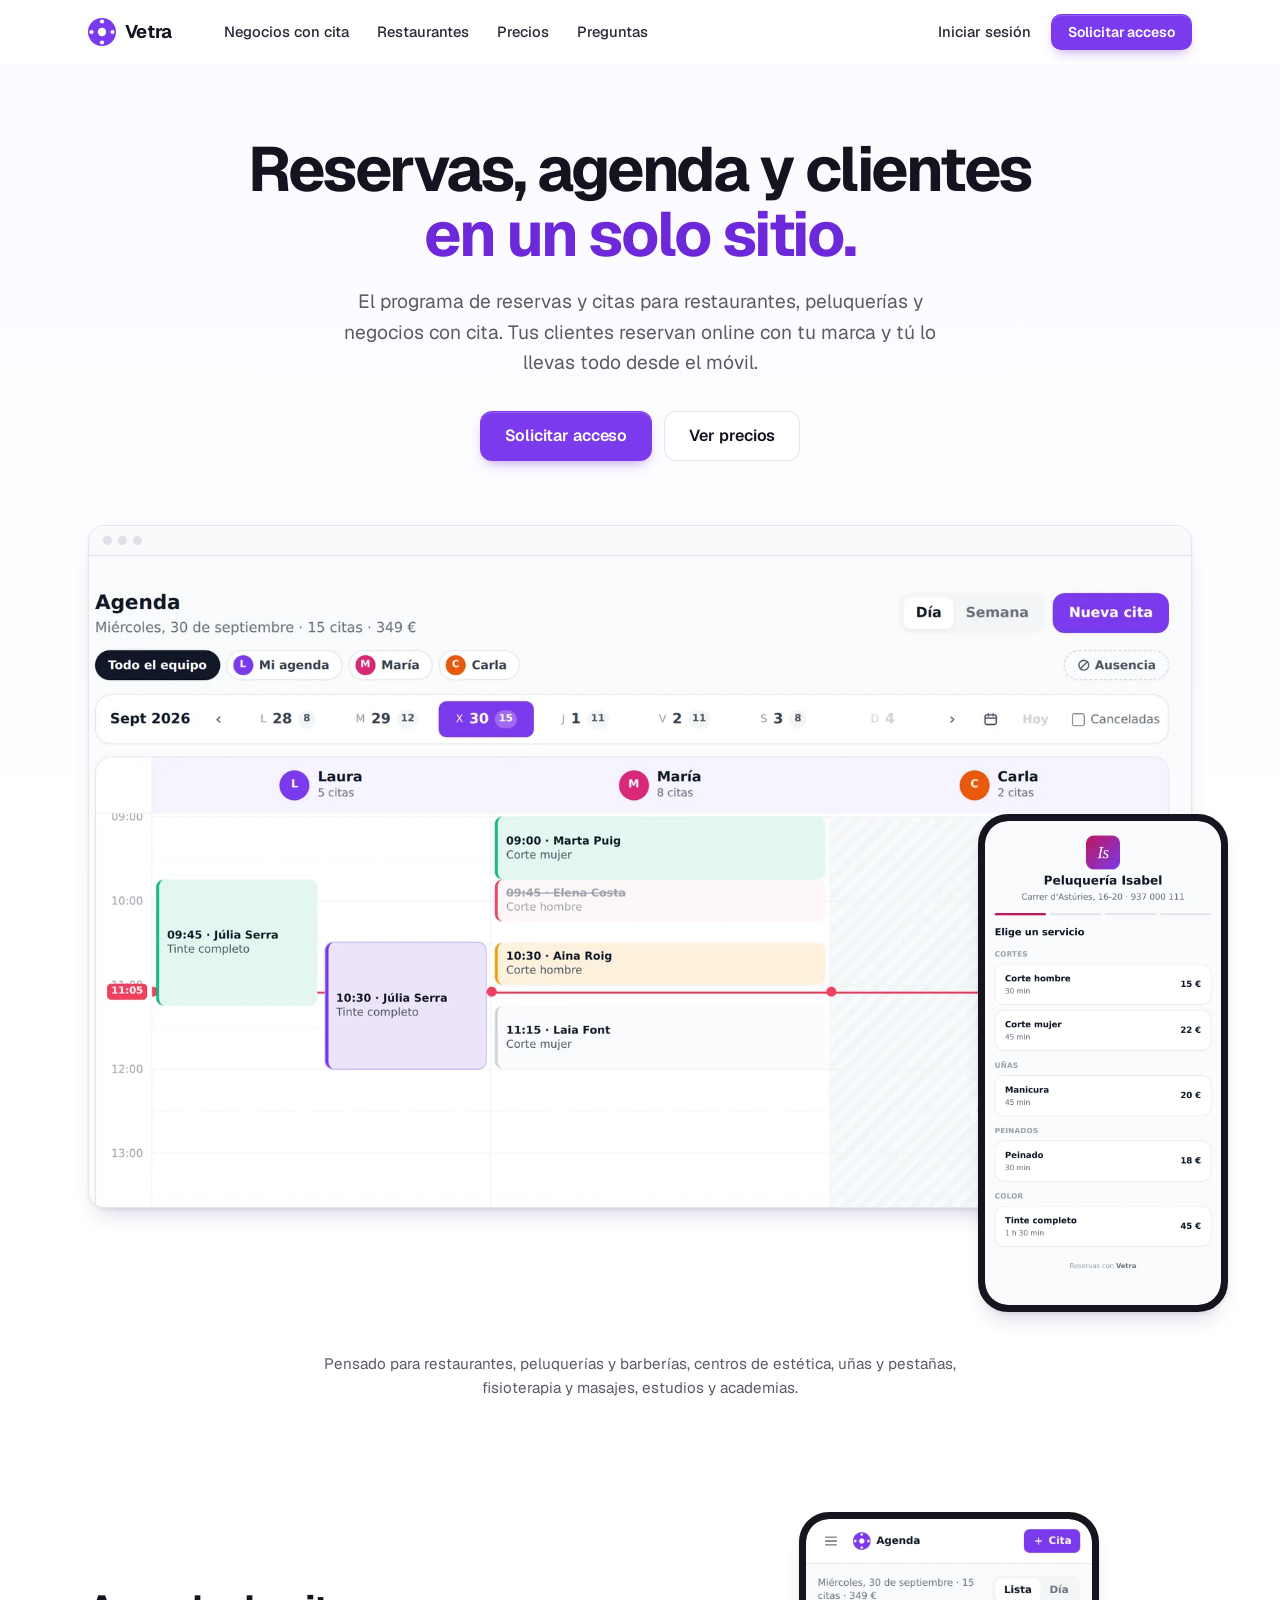
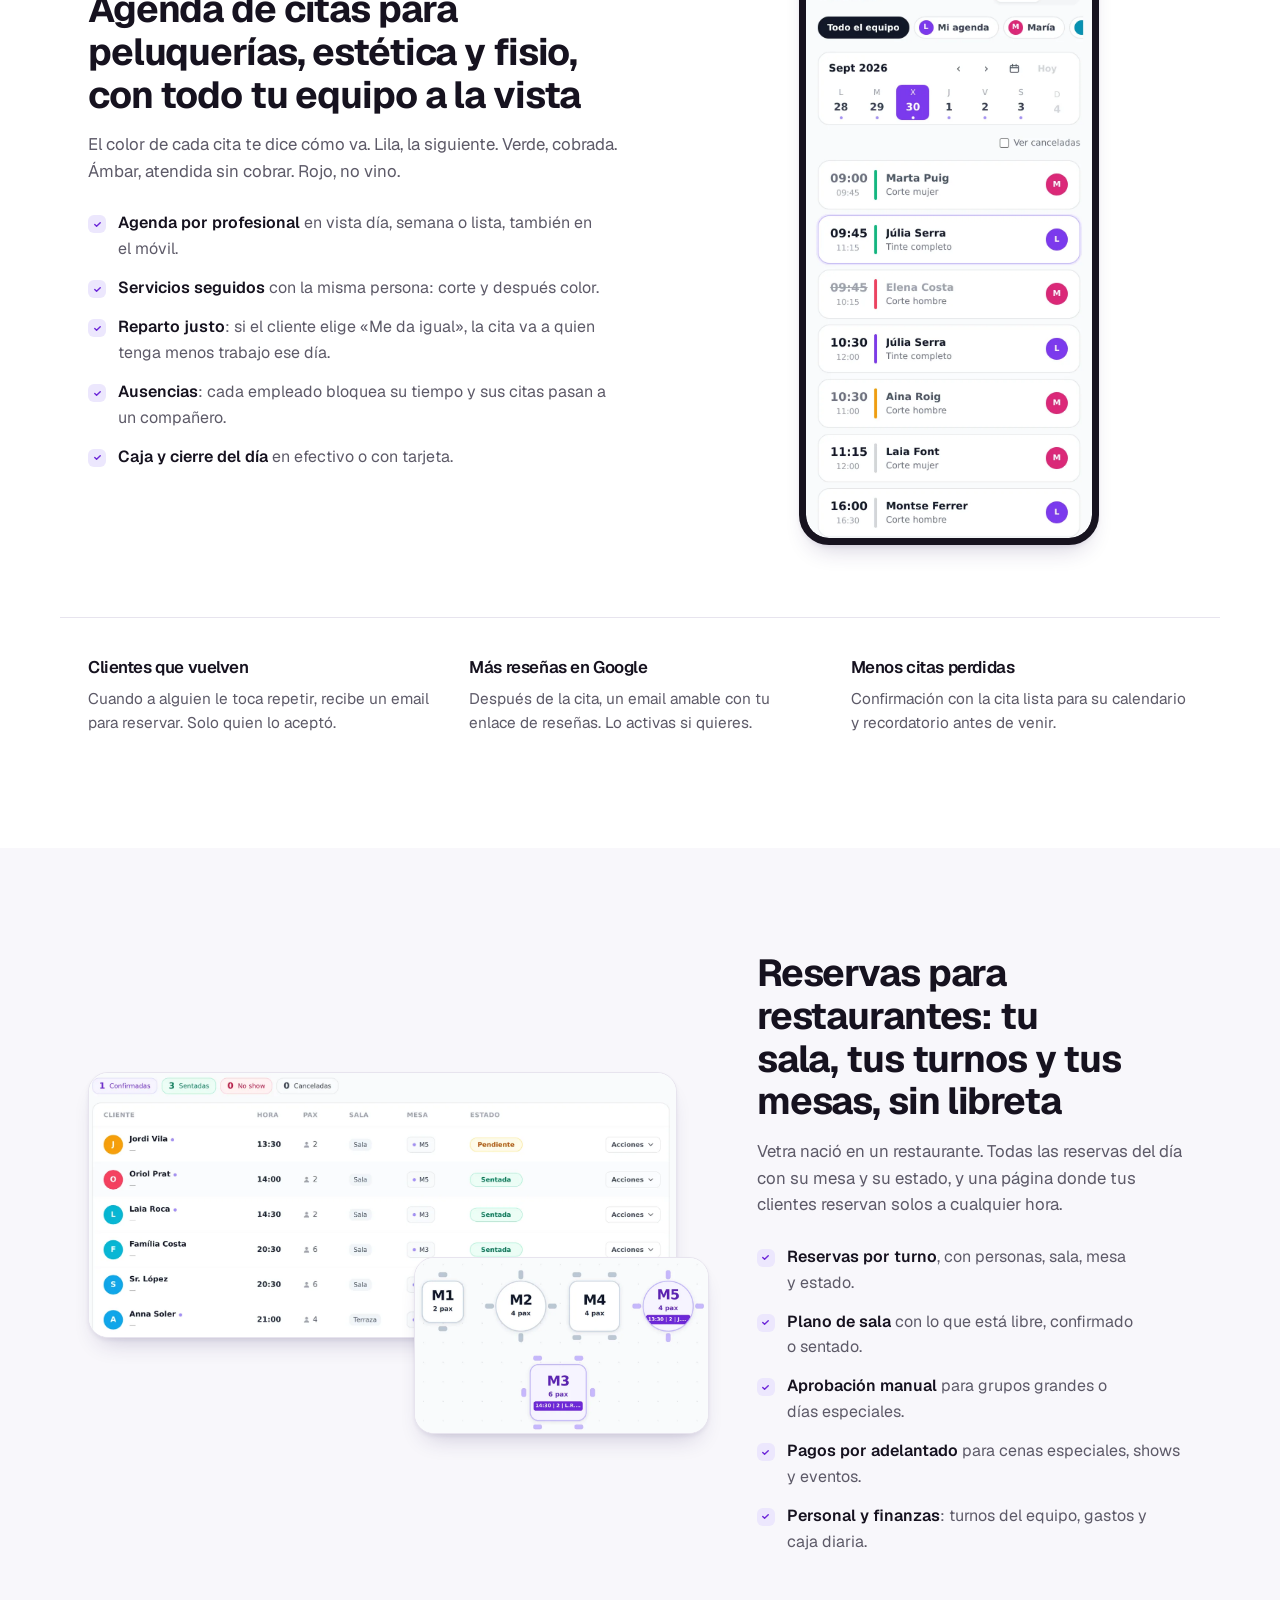
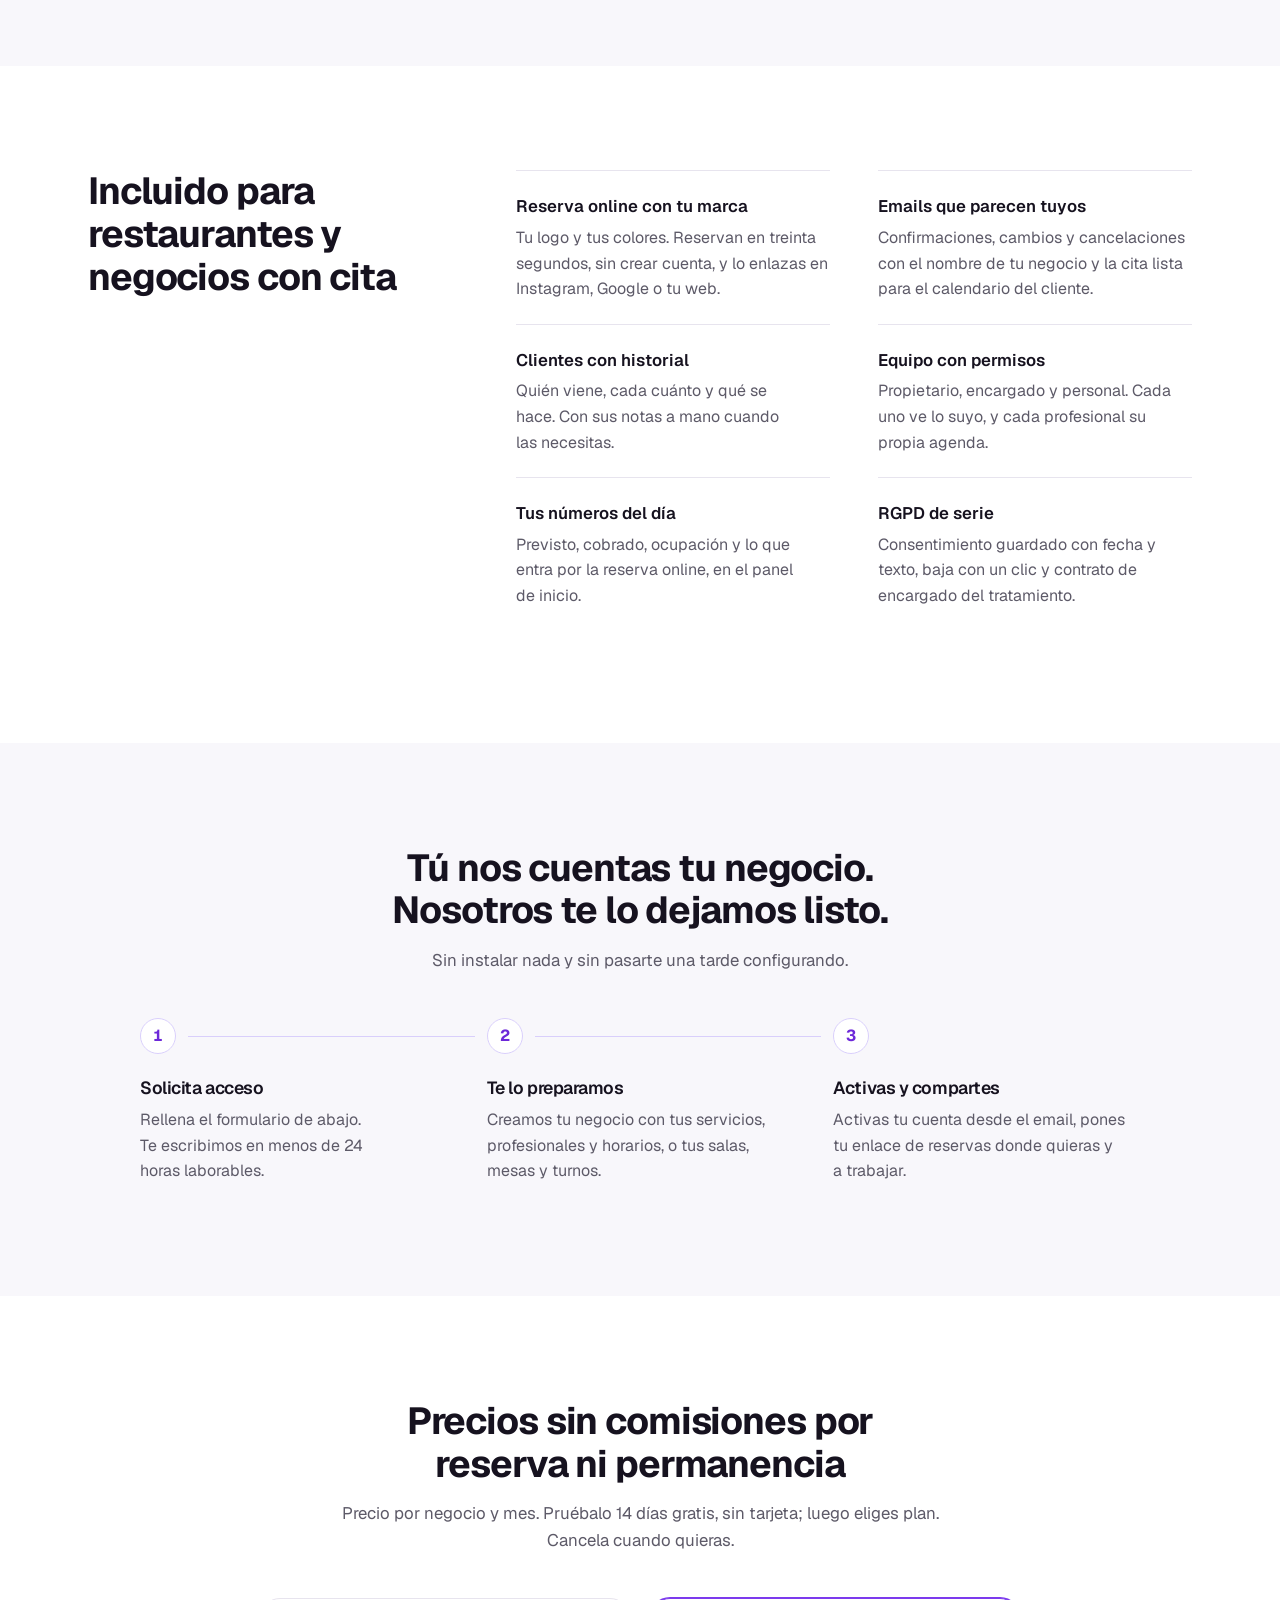
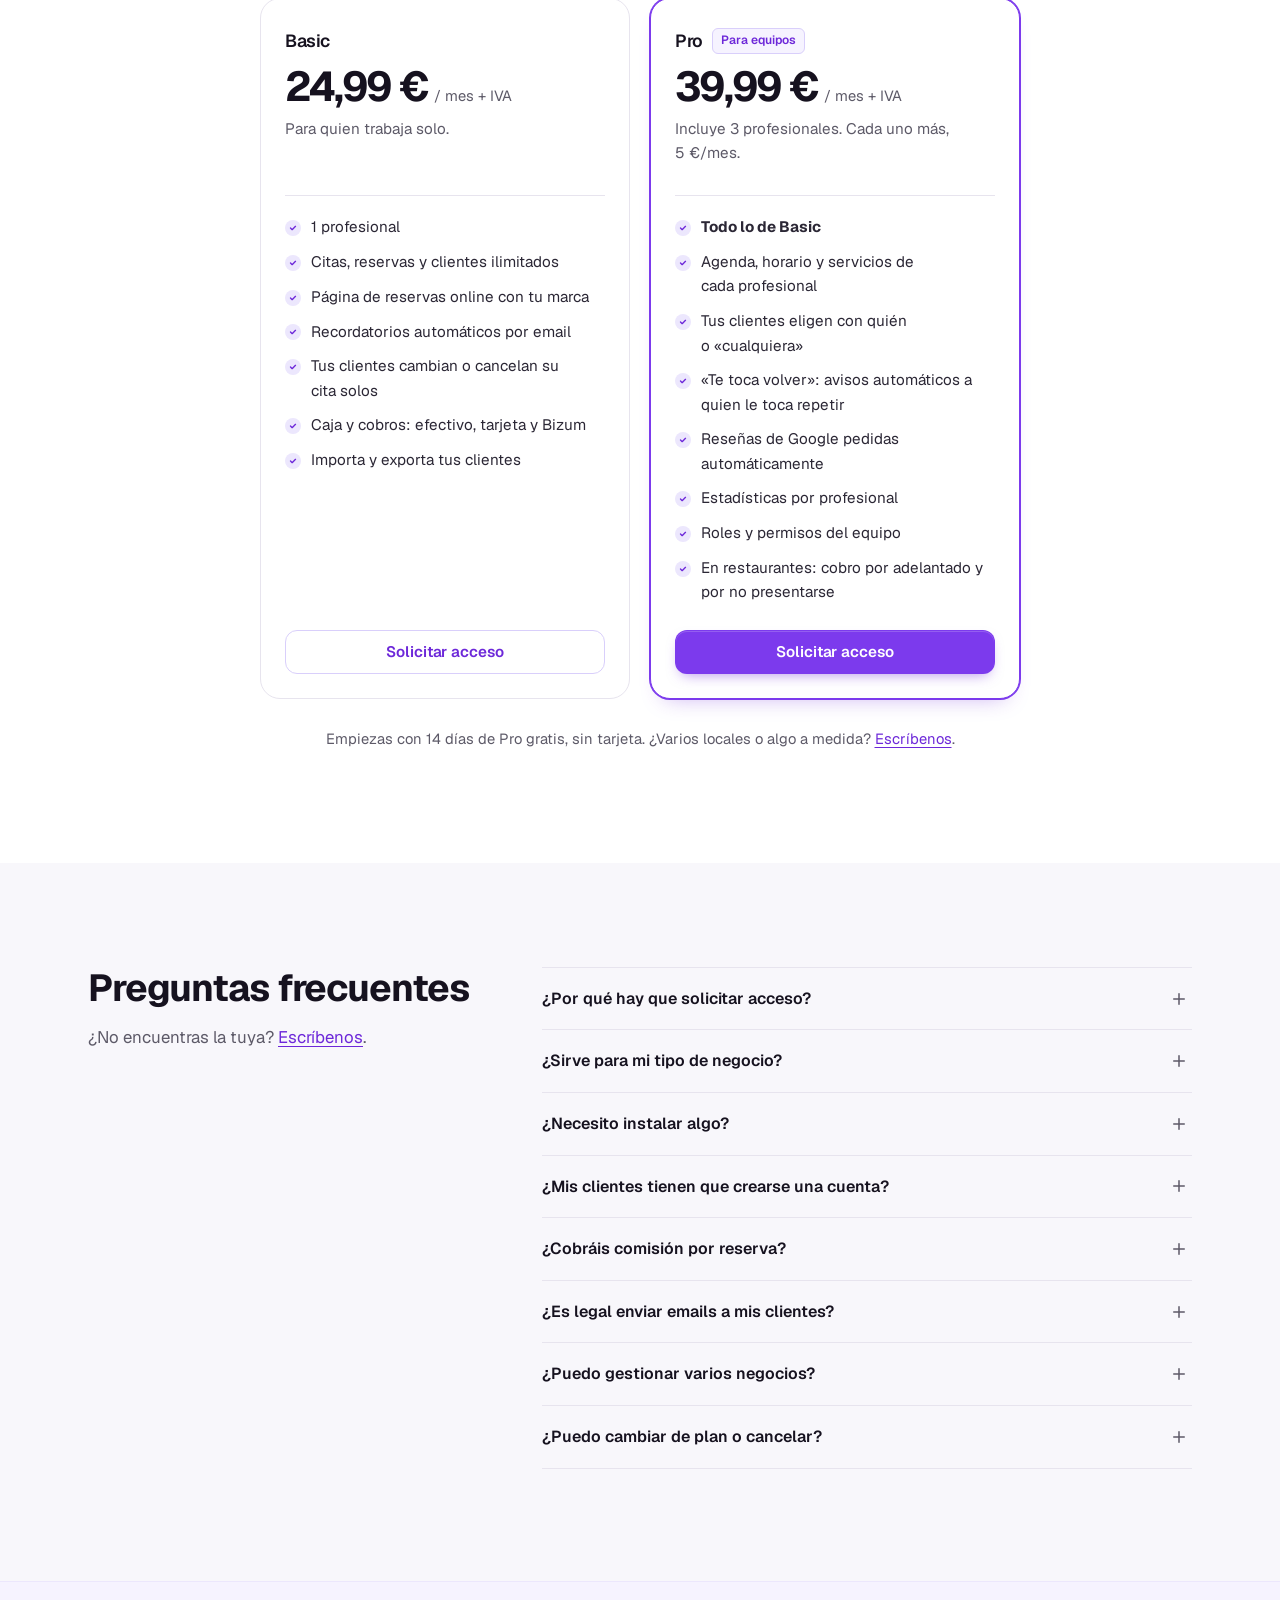
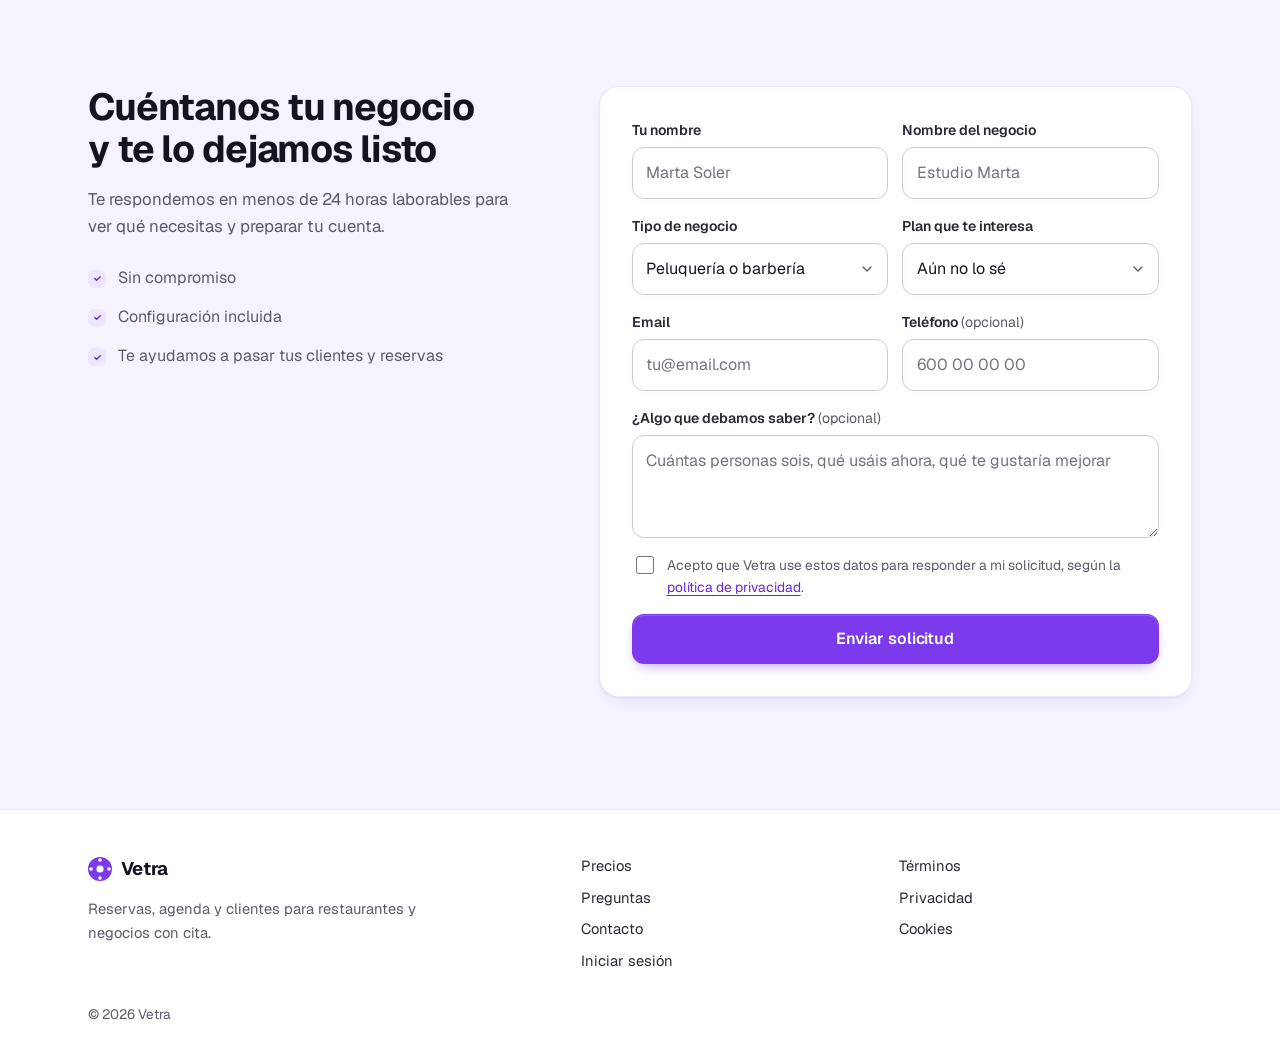
==== commit 426c0c89: "Precios: Basic 24,99 € y Pro 39,99 € (+IVA) con 3 profesionales incluidos y 5 €/mes por cada uno más" ====
--- a/index.html
+++ b/index.html
@@ -102,7 +102,7 @@
         {
           "@type": "Offer",
           "name": "Basic",
-          "price": "19",
+          "price": "24.99",
           "priceCurrency": "EUR",
           "url": "https://www.vetrareserve.com/#precios",
           "category": "subscription"
@@ -110,7 +110,7 @@
         {
           "@type": "Offer",
           "name": "Pro",
-          "price": "39",
+          "price": "39.99",
           "priceCurrency": "EUR",
           "url": "https://www.vetrareserve.com/#precios",
           "category": "subscription"
@@ -380,35 +380,35 @@
       <article class="plan">
         <div class="plan-top">
           <h3>Basic</h3>
-          <p class="price"><b>19 €</b><span>/ mes</span></p>
-          <p class="plan-for">Para trabajar a diario sin límites.</p>
+          <p class="price"><b>24,99 €</b><span>/ mes + IVA</span></p>
+          <p class="plan-for">Para quien trabaja solo.</p>
         </div>
         <ul>
-          <li>Reservas y citas ilimitadas</li>
-          <li>Emails automáticos a tus clientes</li>
-          <li>Reserva online dentro de tu web</li>
-          <li>Aprobación manual de solicitudes</li>
-          <li>Control de no presentados</li>
-          <li>Exporta tus datos cuando quieras</li>
-          <li>1 usuario</li>
+          <li>1 profesional</li>
+          <li>Citas, reservas y clientes ilimitados</li>
+          <li>Página de reservas online con tu marca</li>
+          <li>Recordatorios automáticos por email</li>
+          <li>Tus clientes cambian o cancelan su cita solos</li>
+          <li>Caja y cobros: efectivo, tarjeta y Bizum</li>
+          <li>Importa y exporta tus clientes</li>
         </ul>
         <a href="#acceso" class="btn btn-outline js-plan" data-plan="Basic">Solicitar acceso</a>
       </article>
       <article class="plan plan-pro">
         <div class="plan-top">
-          <h3>Pro <span class="plan-flag">El más completo</span></h3>
-          <p class="price"><b>39 €</b><span>/ mes</span></p>
-          <p class="plan-for">Para negocios con equipo que quieren crecer.</p>
+          <h3>Pro <span class="plan-flag">Para equipos</span></h3>
+          <p class="price"><b>39,99 €</b><span>/ mes + IVA</span></p>
+          <p class="plan-for">Incluye 3 profesionales. Cada uno más, 5 €/mes.</p>
         </div>
         <ul>
           <li><b>Todo lo de Basic</b></li>
-          <li>Equipo y usuarios ilimitados</li>
-          <li>Recordatorios automáticos antes de la cita</li>
-          <li>Cobros por adelantado y por cancelación tardía</li>
-          <li>Campañas de email y códigos promo</li>
-          <li>Estadísticas avanzadas</li>
-          <li>Personal y finanzas</li>
-          <li>Soporte prioritario</li>
+          <li>Agenda, horario y servicios de cada profesional</li>
+          <li>Tus clientes eligen con quién o «cualquiera»</li>
+          <li>«Te toca volver»: avisos automáticos a quien le toca repetir</li>
+          <li>Reseñas de Google pedidas automáticamente</li>
+          <li>Estadísticas por profesional</li>
+          <li>Roles y permisos del equipo</li>
+          <li>En restaurantes: cobro por adelantado y por no presentarse</li>
         </ul>
         <a href="#acceso" class="btn btn-primary js-plan" data-plan="Pro">Solicitar acceso</a>
       </article>
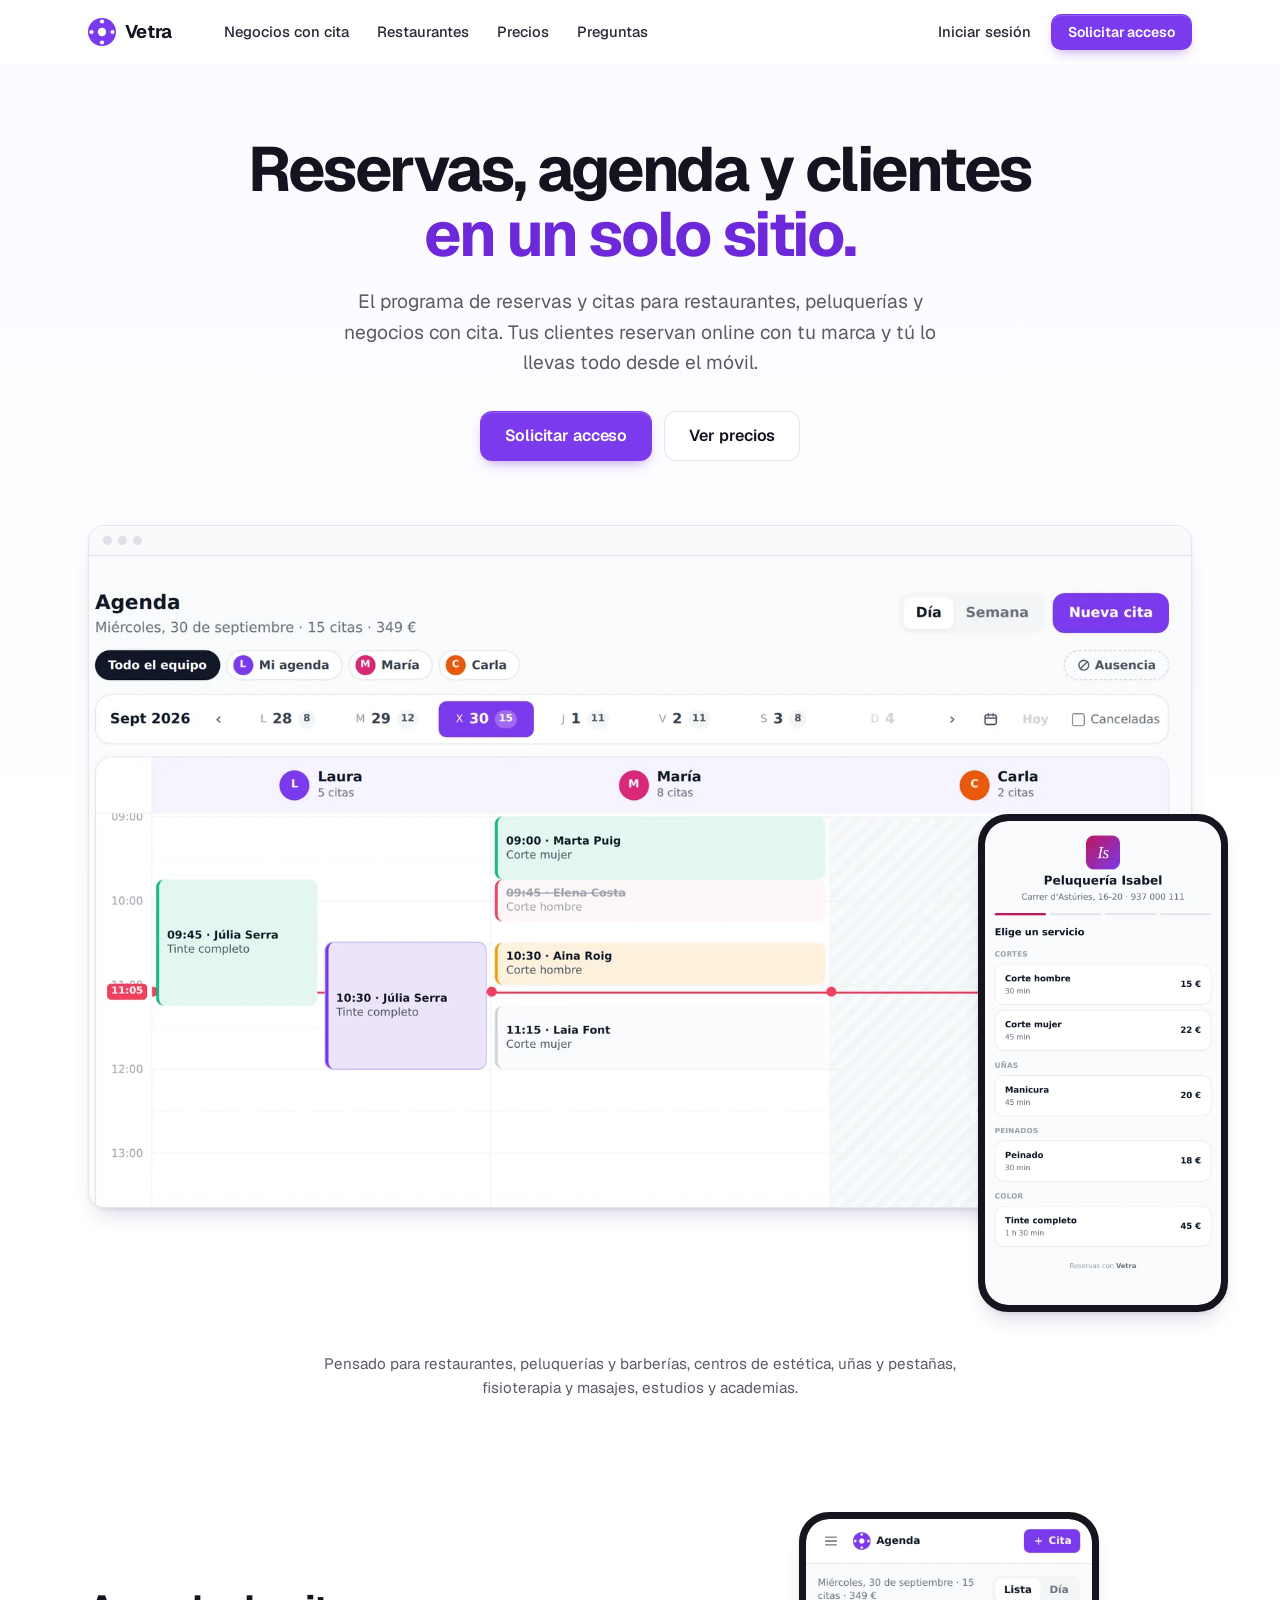
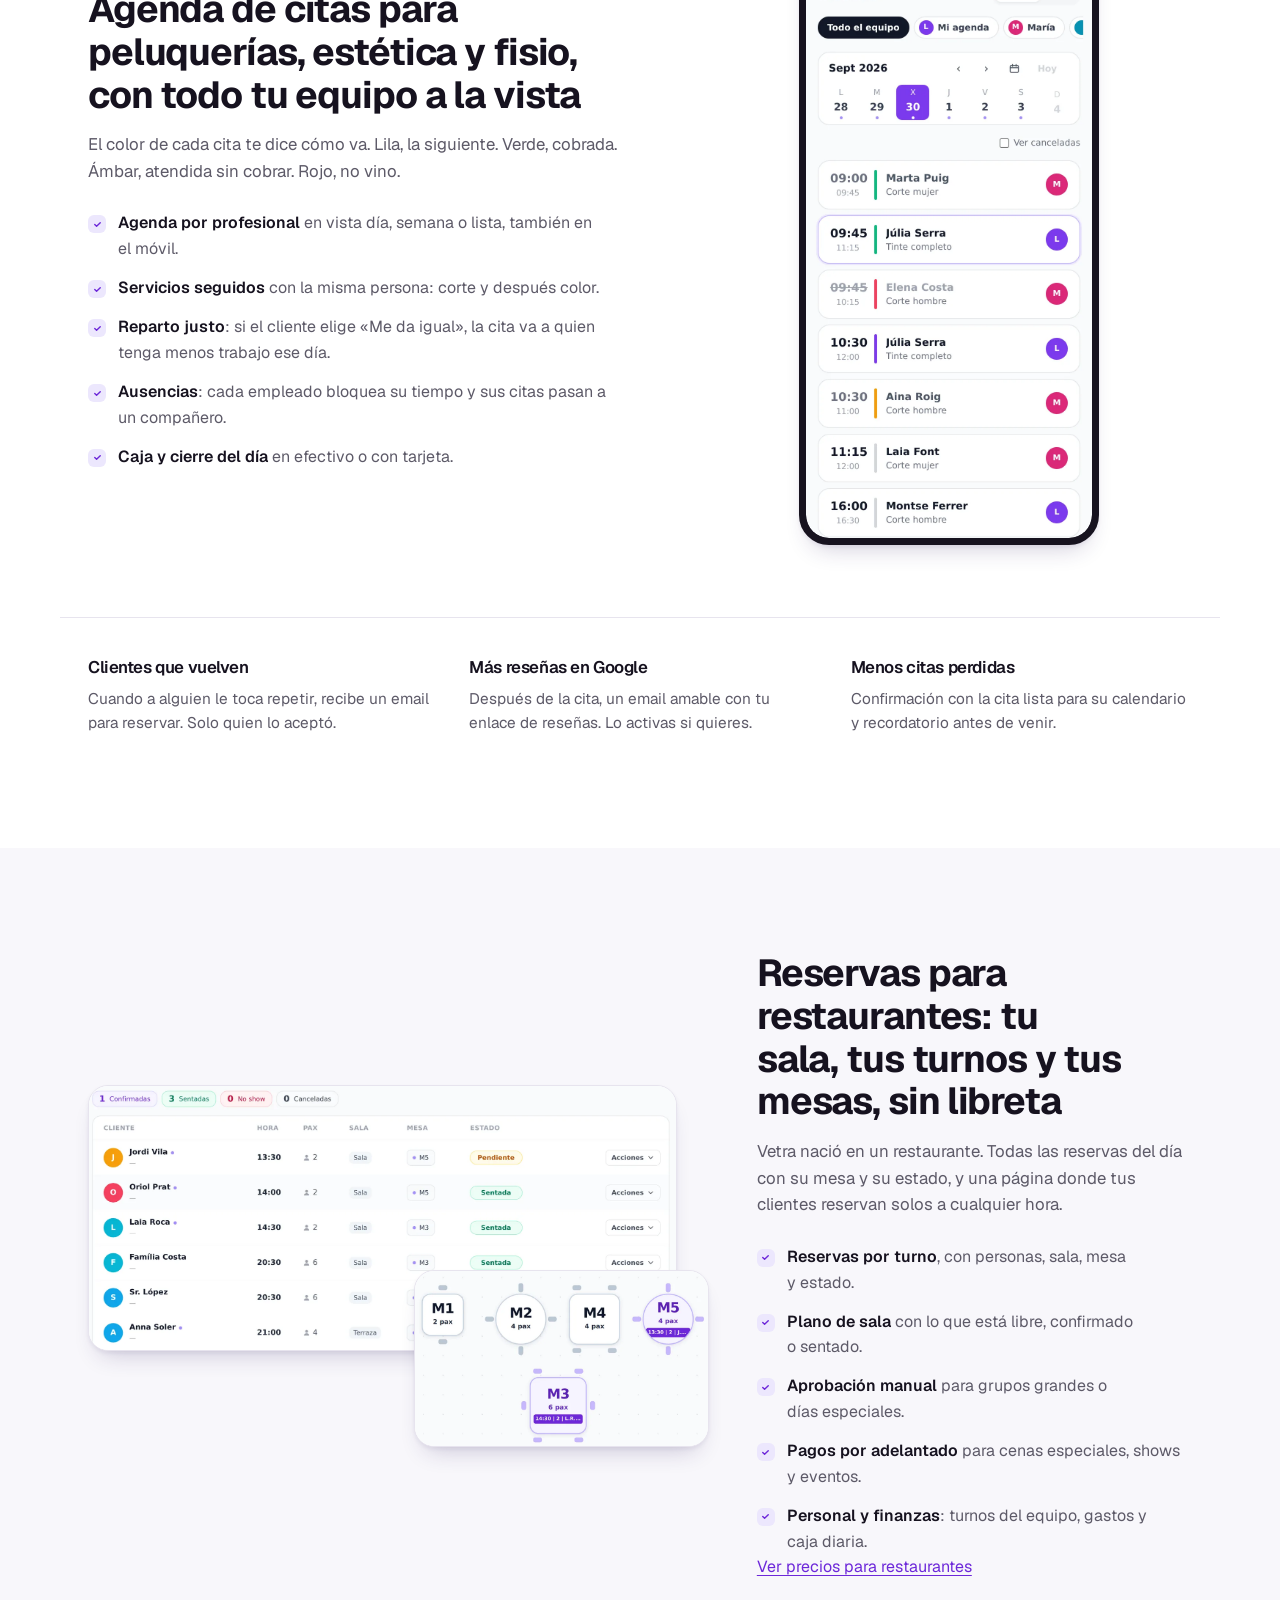
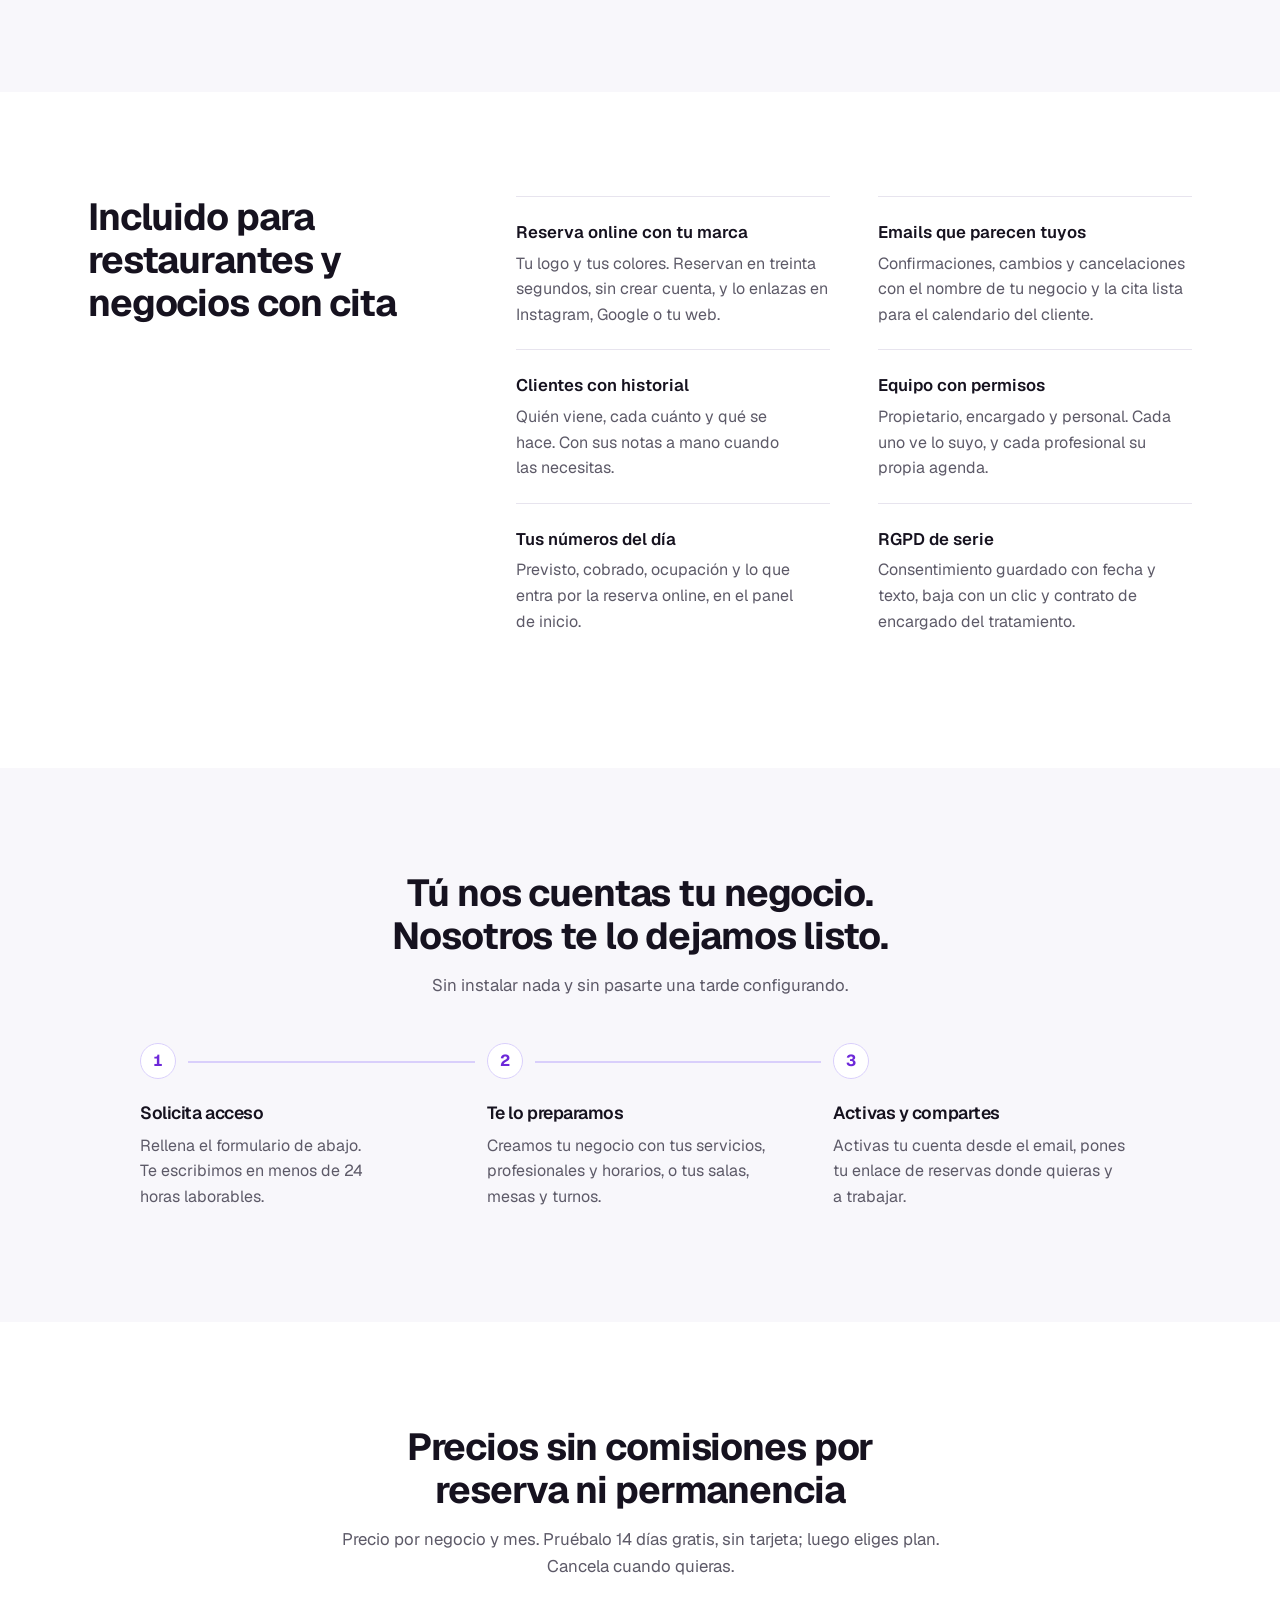
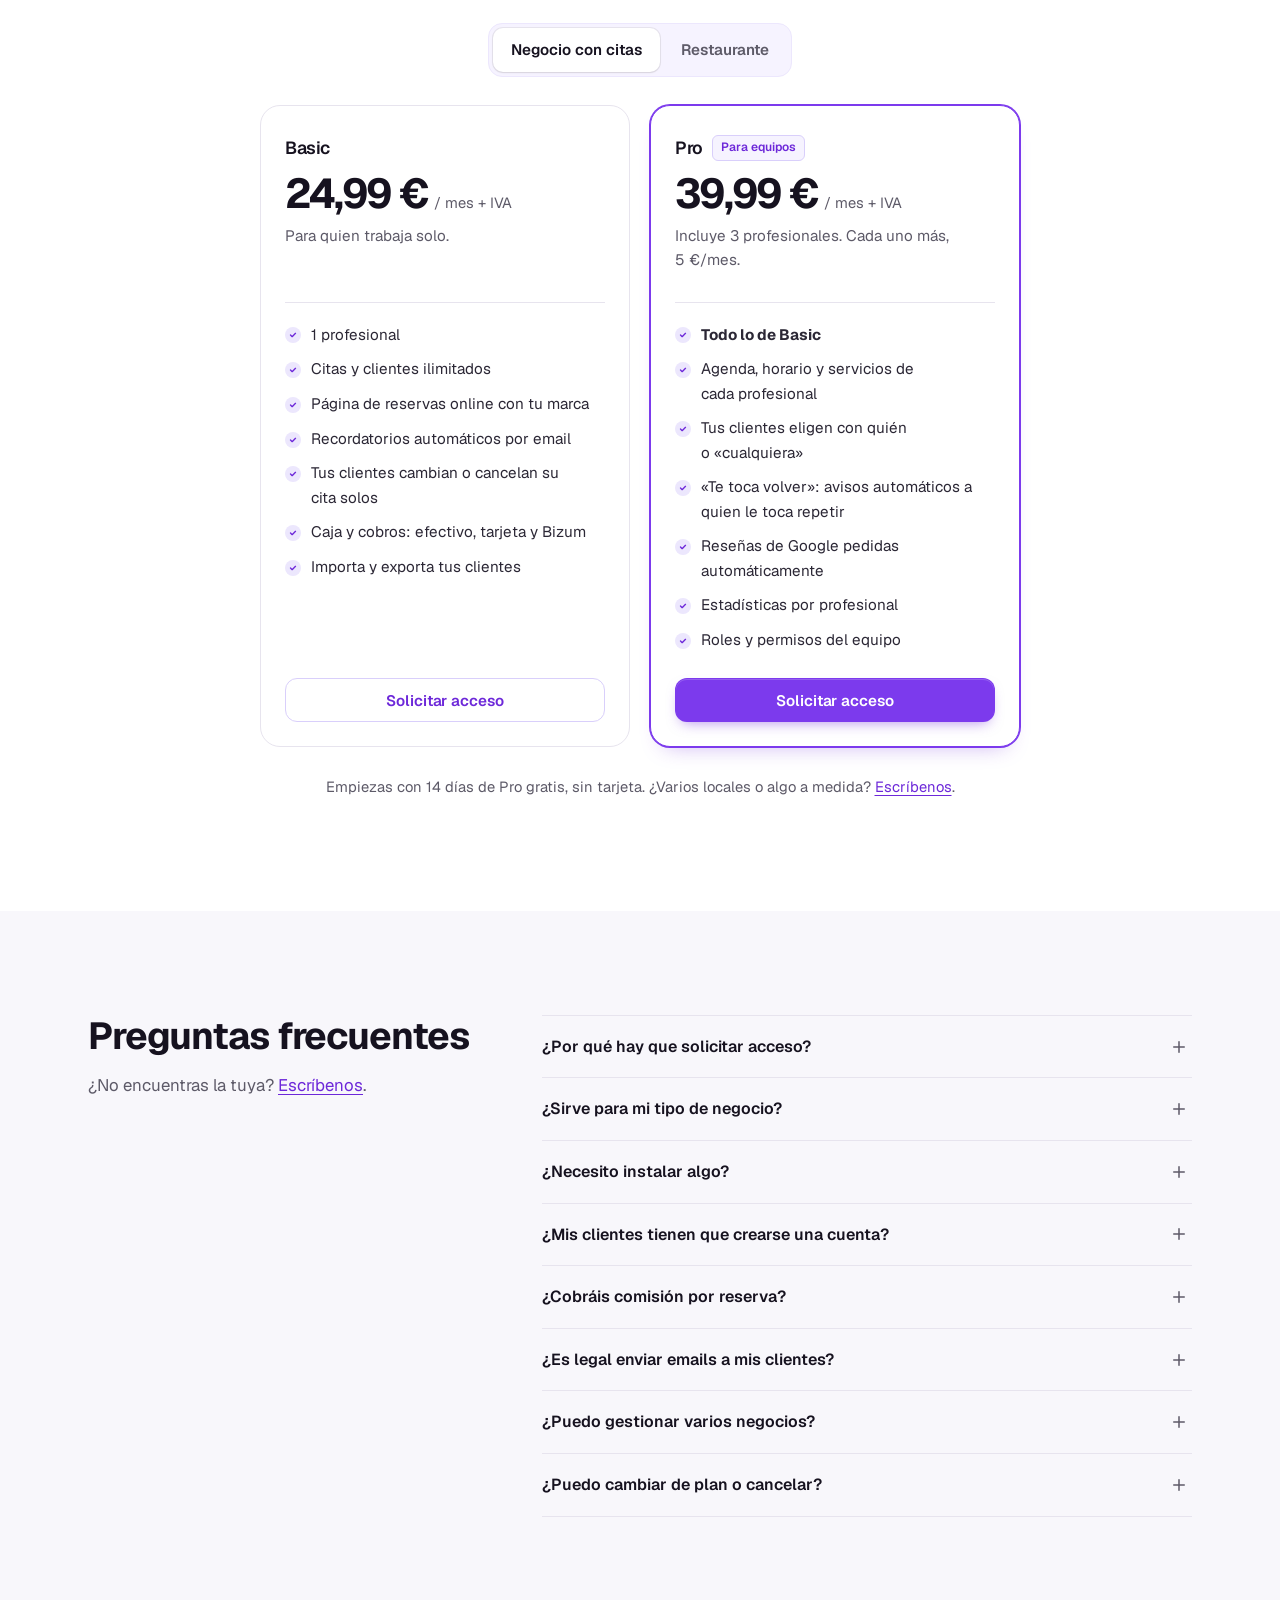
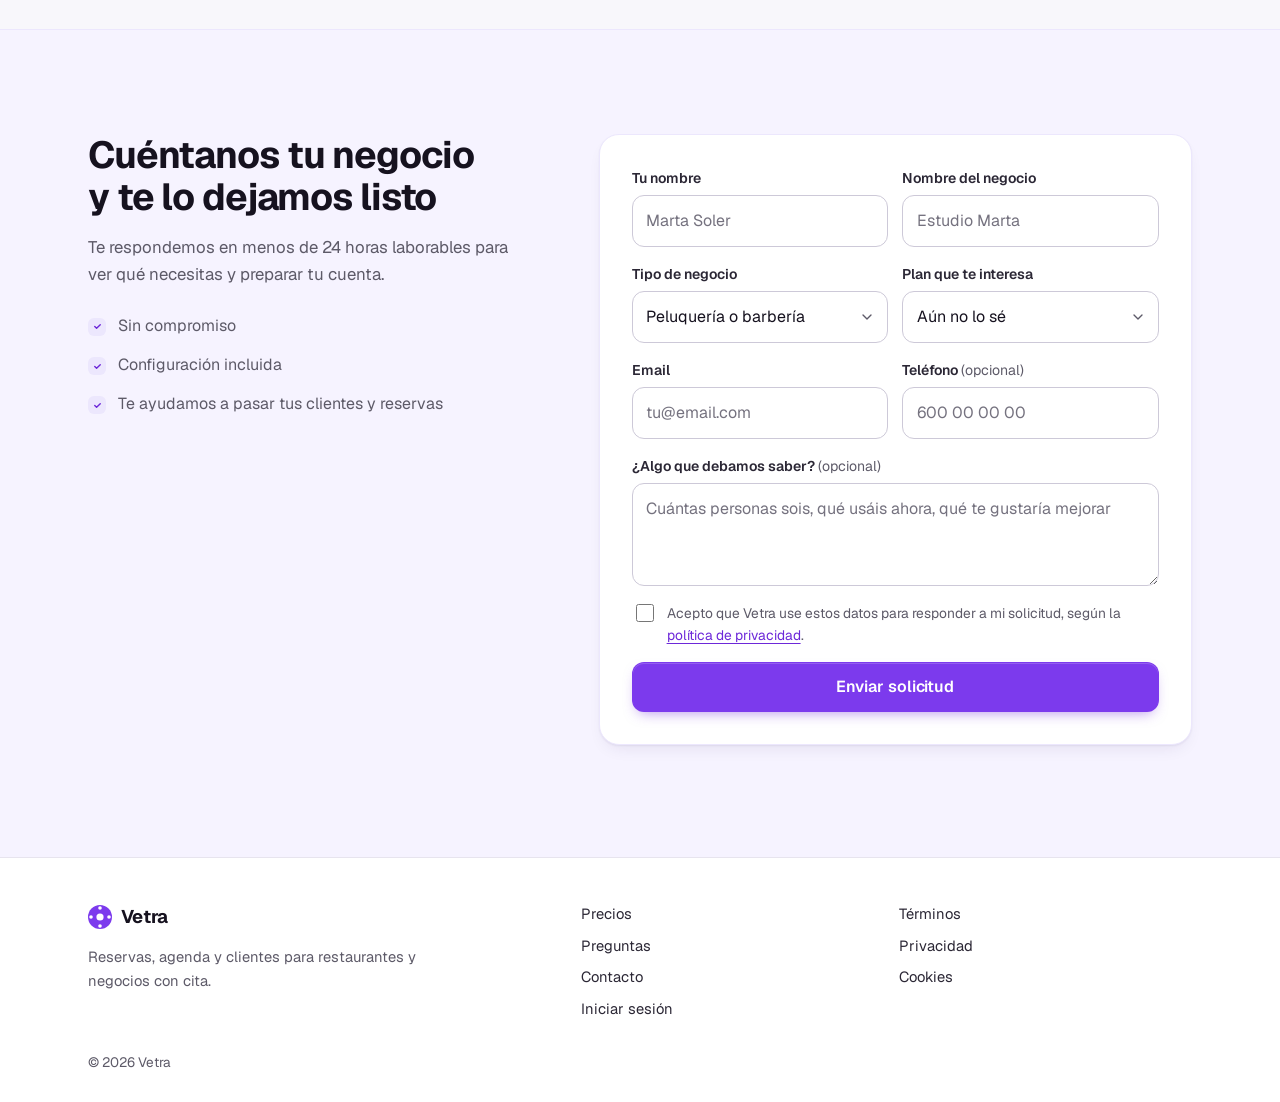
==== commit 49b73d84: "Precios: pestañas «Negocio con citas» / «Restaurante» con las funciones de cada plan Co-Authored-By:" ====
--- a/index.html
+++ b/index.html
@@ -298,6 +298,7 @@
         <li><b>Pagos por adelantado</b> para cenas especiales, shows y eventos.</li>
         <li><b>Personal y finanzas</b>: turnos del equipo, gastos y caja diaria.</li>
       </ul>
+      <p><a href="#precios-restaurante">Ver precios para restaurantes</a></p>
     </div>
     <div class="stack">
       <figure class="shot shot-card">
@@ -376,7 +377,12 @@
       <h2>Precios sin comisiones por reserva ni permanencia</h2>
       <p class="section-lead">Precio por negocio y mes. Pruébalo 14 días gratis, sin tarjeta; luego eliges plan. Cancela cuando quieras.</p>
     </div>
-    <div class="plans">
+    <div class="sector-tabs" role="tablist" aria-label="Tipo de negocio">
+      <button type="button" role="tab" id="tab-citas" aria-selected="true" aria-controls="precios-citas" data-sector="citas">Negocio con citas</button>
+      <button type="button" role="tab" id="tab-restaurante" aria-selected="false" aria-controls="precios-restaurante" data-sector="restaurante" tabindex="-1">Restaurante</button>
+    </div>
+
+    <div class="plans" id="precios-citas" role="tabpanel" aria-labelledby="tab-citas">
       <article class="plan">
         <div class="plan-top">
           <h3>Basic</h3>
@@ -385,7 +391,7 @@
         </div>
         <ul>
           <li>1 profesional</li>
-          <li>Citas, reservas y clientes ilimitados</li>
+          <li>Citas y clientes ilimitados</li>
           <li>Página de reservas online con tu marca</li>
           <li>Recordatorios automáticos por email</li>
           <li>Tus clientes cambian o cancelan su cita solos</li>
@@ -408,7 +414,43 @@
           <li>Reseñas de Google pedidas automáticamente</li>
           <li>Estadísticas por profesional</li>
           <li>Roles y permisos del equipo</li>
-          <li>En restaurantes: cobro por adelantado y por no presentarse</li>
+        </ul>
+        <a href="#acceso" class="btn btn-primary js-plan" data-plan="Pro">Solicitar acceso</a>
+      </article>
+    </div>
+
+    <div class="plans" id="precios-restaurante" role="tabpanel" aria-labelledby="tab-restaurante" hidden>
+      <article class="plan">
+        <div class="plan-top">
+          <h3>Basic</h3>
+          <p class="price"><b>24,99 €</b><span>/ mes + IVA</span></p>
+          <p class="plan-for">Para recibir reservas a diario sin límites.</p>
+        </div>
+        <ul>
+          <li>Reservas ilimitadas</li>
+          <li>Salas, mesas y turnos ilimitados</li>
+          <li>Página de reservas online con tu marca</li>
+          <li>Reserva dentro de tu web</li>
+          <li>Emails de confirmación y cancelación</li>
+          <li>Aprobación manual de solicitudes</li>
+          <li>Ficha de clientes y control de no presentados</li>
+        </ul>
+        <a href="#acceso" class="btn btn-outline js-plan" data-plan="Basic">Solicitar acceso</a>
+      </article>
+      <article class="plan plan-pro">
+        <div class="plan-top">
+          <h3>Pro <span class="plan-flag">El más completo</span></h3>
+          <p class="price"><b>39,99 €</b><span>/ mes + IVA</span></p>
+          <p class="plan-for">Para llenar mesas y que no te dejen plantado.</p>
+        </div>
+        <ul>
+          <li><b>Todo lo de Basic</b></li>
+          <li>Recordatorios automáticos antes de la reserva</li>
+          <li>Señal o garantía con tarjeta contra los que no se presentan</li>
+          <li>Campañas de email y códigos promocionales</li>
+          <li>Estadísticas avanzadas</li>
+          <li>Personal, turnos y finanzas</li>
+          <li>Equipo con roles</li>
         </ul>
         <a href="#acceso" class="btn btn-primary js-plan" data-plan="Pro">Solicitar acceso</a>
       </article>
@@ -548,6 +590,35 @@
 </footer>
 
 <script>
+  // Pricing: "Negocio con citas" / "Restaurante" tabs (arrow keys move between them)
+  (function () {
+    var tabs = Array.prototype.slice.call(document.querySelectorAll('.sector-tabs [role=tab]'));
+    if (!tabs.length) return;
+    function select(tab, focus) {
+      tabs.forEach(function (t) {
+        var on = t === tab;
+        t.setAttribute('aria-selected', on ? 'true' : 'false');
+        t.tabIndex = on ? 0 : -1;
+        document.getElementById(t.getAttribute('aria-controls')).hidden = !on;
+      });
+      if (focus) tab.focus();
+    }
+    tabs.forEach(function (t, i) {
+      t.addEventListener('click', function () { select(t); });
+      t.addEventListener('keydown', function (e) {
+        if (e.key === 'ArrowRight' || e.key === 'ArrowLeft') {
+          e.preventDefault();
+          select(tabs[(i + (e.key === 'ArrowRight' ? 1 : tabs.length - 1)) % tabs.length], true);
+        }
+      });
+    });
+    // Visitors coming from the restaurant section or a link with #precios-restaurante
+    function toRestaurant() { select(tabs[1]); document.getElementById('precios').scrollIntoView({ behavior: 'smooth' }); }
+    document.querySelectorAll('a[href="#precios-restaurante"]').forEach(function (a) {
+      a.addEventListener('click', function (e) { e.preventDefault(); history.replaceState(null, '', '#precios-restaurante'); toRestaurant(); });
+    });
+    if (location.hash === '#precios-restaurante') toRestaurant();
+  })();
 (function () {
   var API = 'https://api.vetrareserve.com';
 
--- a/site.css
+++ b/site.css
@@ -213,7 +213,13 @@
 }
 
 /* ── Pricing ─────────────────────────────── */
+.sector-tabs { display: flex; width: fit-content; max-width: 100%; margin: 0 auto 28px; padding: 4px; gap: 4px; background: var(--violet-50); border: 1px solid var(--violet-100); border-radius: 14px; }
+.sector-tabs button { appearance: none; border: 0; background: transparent; color: var(--muted); font: inherit; font-weight: 600; font-size: .95rem; padding: .6rem 1.1rem; border-radius: 10px; cursor: pointer; transition: background-color .2s var(--ease-out), color .2s var(--ease-out); }
+.sector-tabs button[aria-selected="true"] { background: #fff; color: var(--ink); box-shadow: 0 1px 2px rgba(22, 18, 31, .08), 0 0 0 1px var(--line); }
+.sector-tabs button:active { transform: scale(.97); }
+@media (prefers-reduced-motion: reduce) { .sector-tabs button { transition: none; } .sector-tabs button:active { transform: none; } }
 .plans { display: grid; gap: 16px; max-width: 760px; margin: 0 auto; }
+.plans[hidden] { display: none; }
 .plan { background: #fff; border: 1px solid var(--line); border-radius: var(--radius-lg); padding: 28px 24px 24px; display: flex; flex-direction: column; }
 .plan h3 { font-size: 1.1rem; font-weight: 600; display: flex; align-items: center; gap: .6rem; flex-wrap: wrap; }
 .plan-flag { font-size: .75rem; font-weight: 600; color: var(--violet); background: var(--violet-50); border: 1px solid var(--violet-line); padding: 2px 8px; border-radius: 6px; letter-spacing: 0; }
